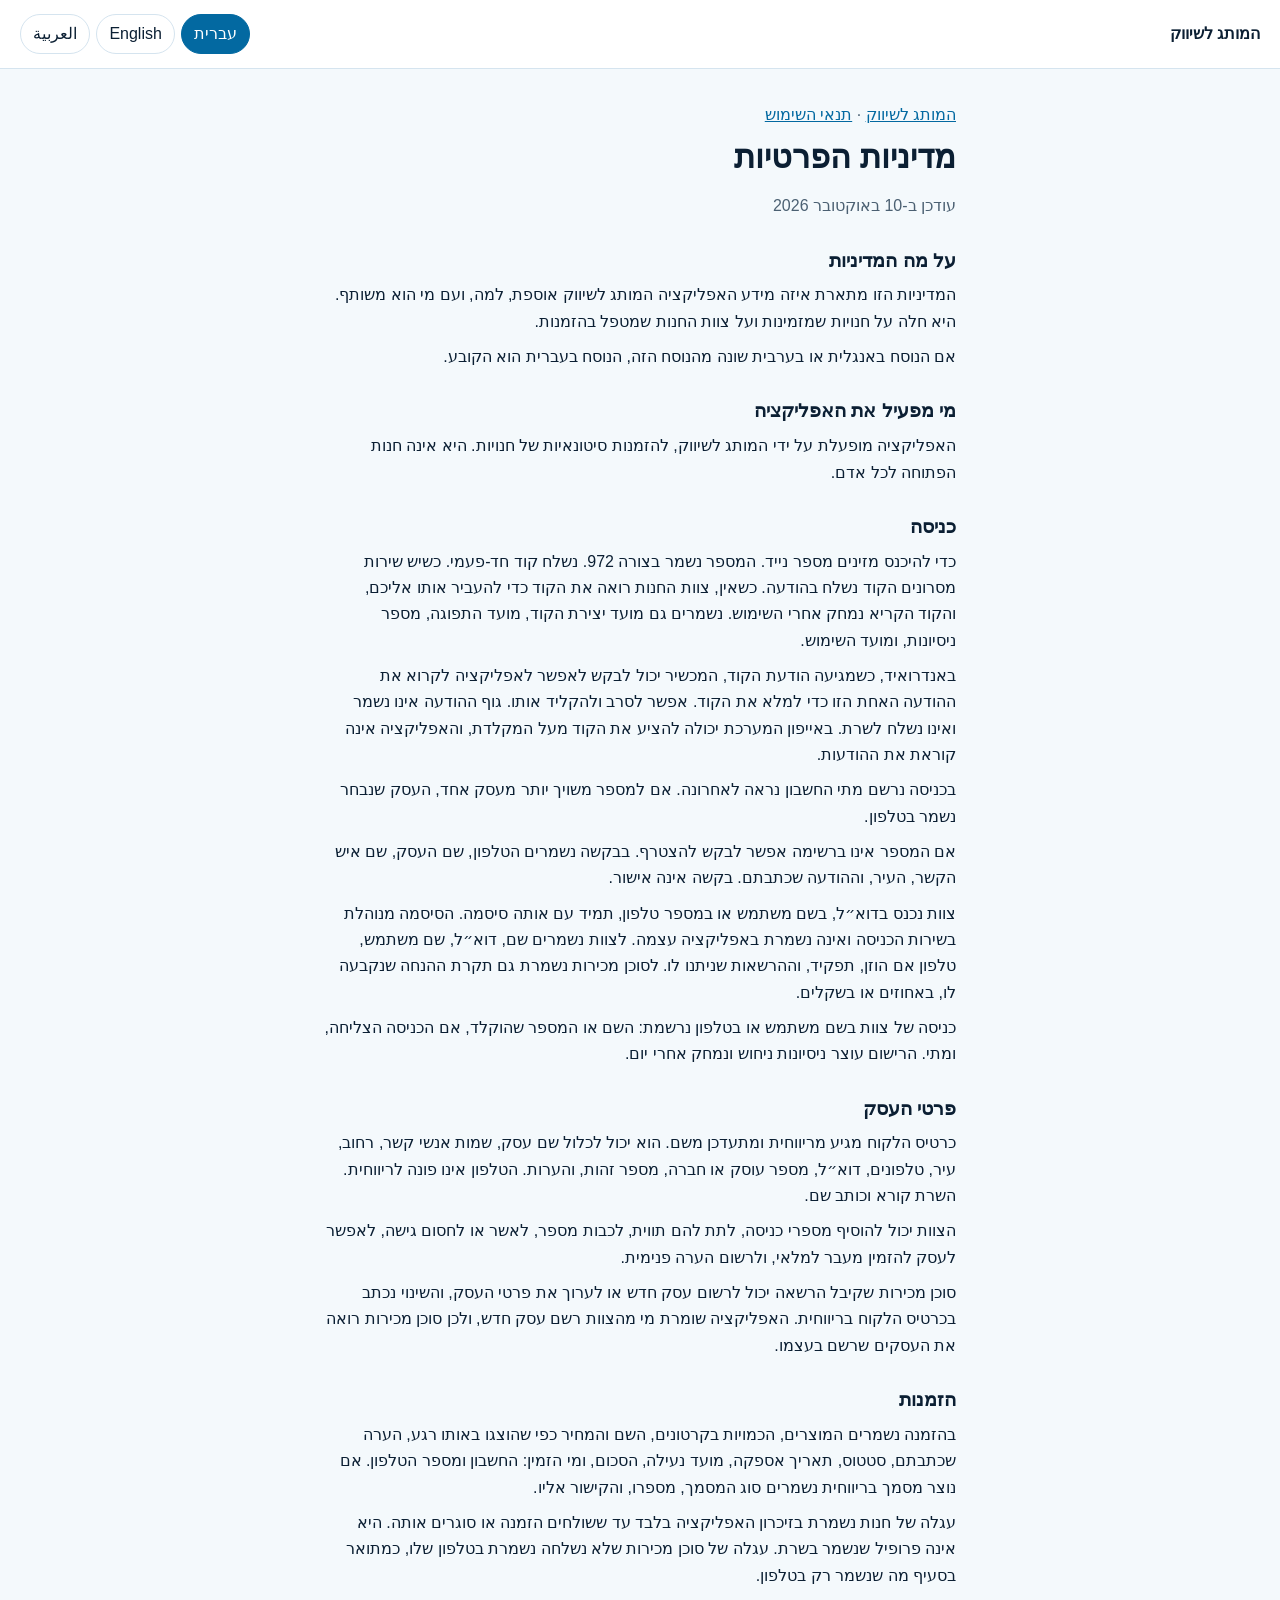
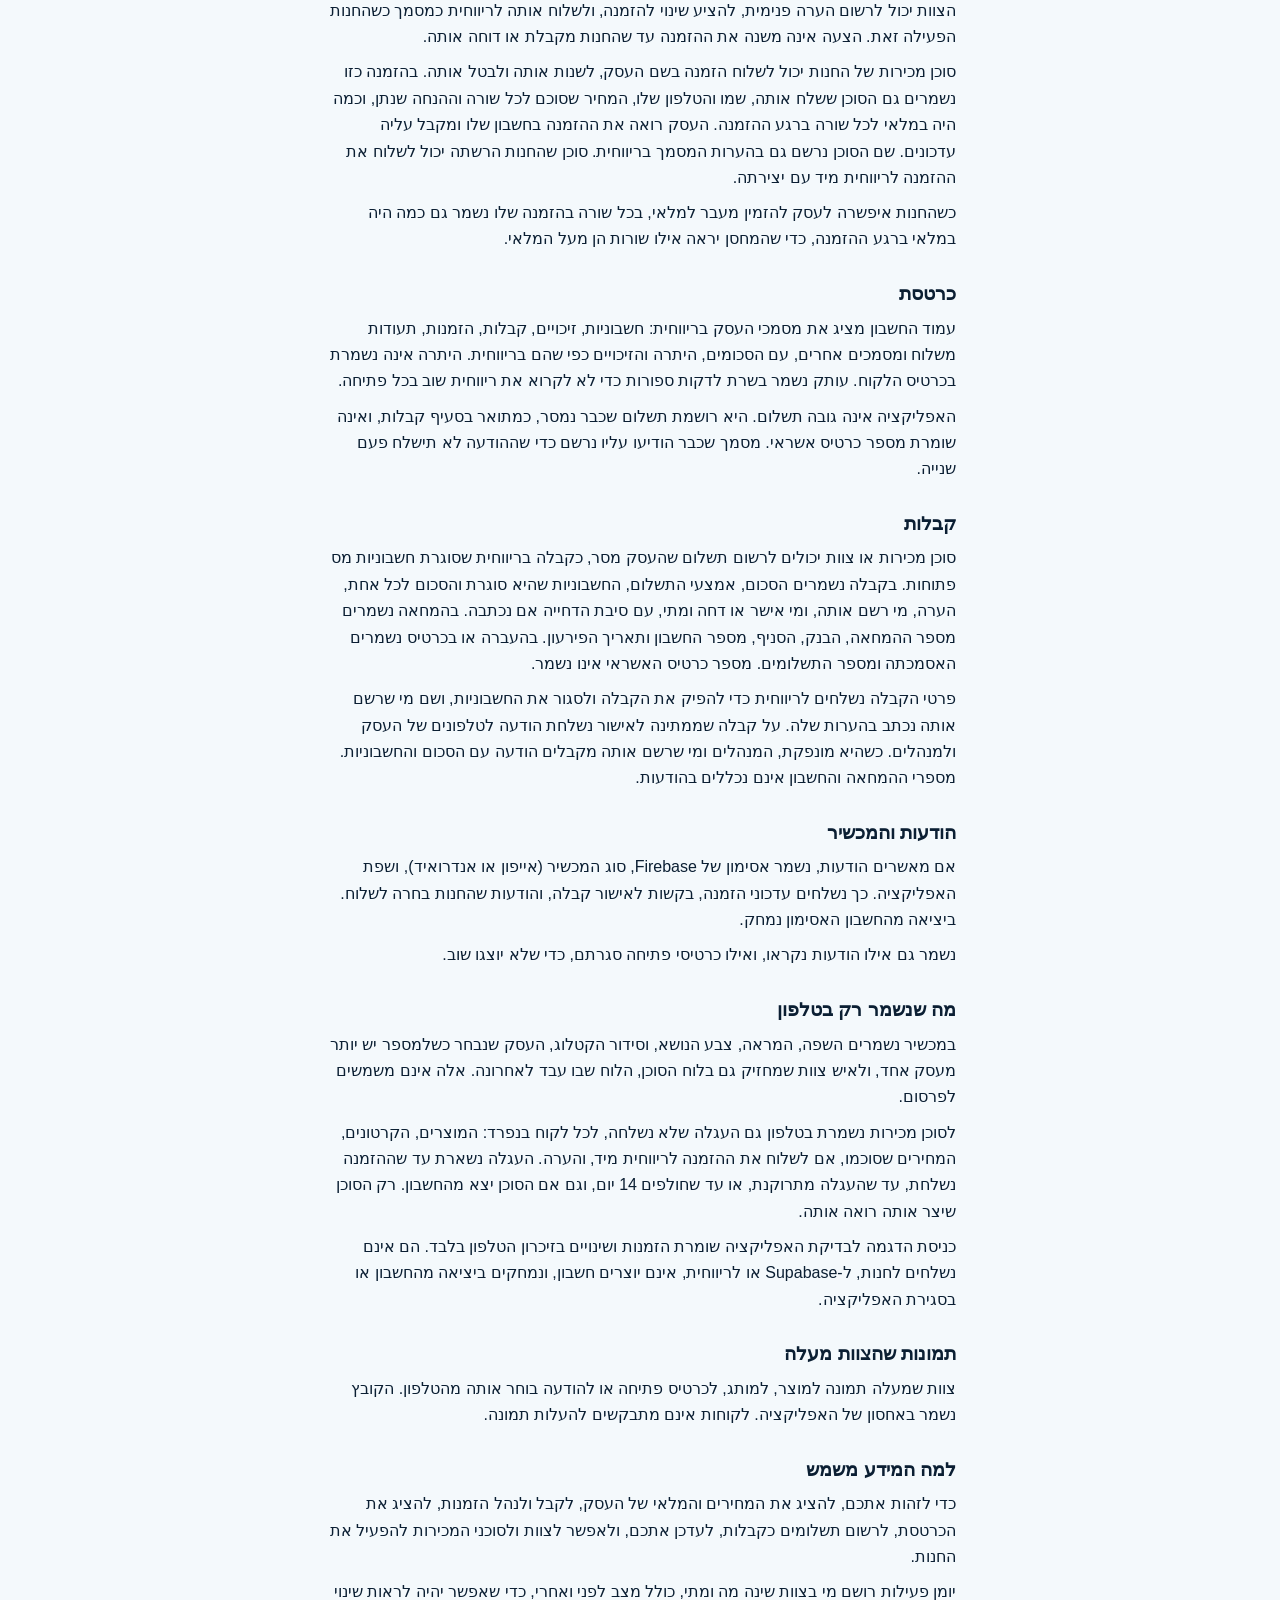
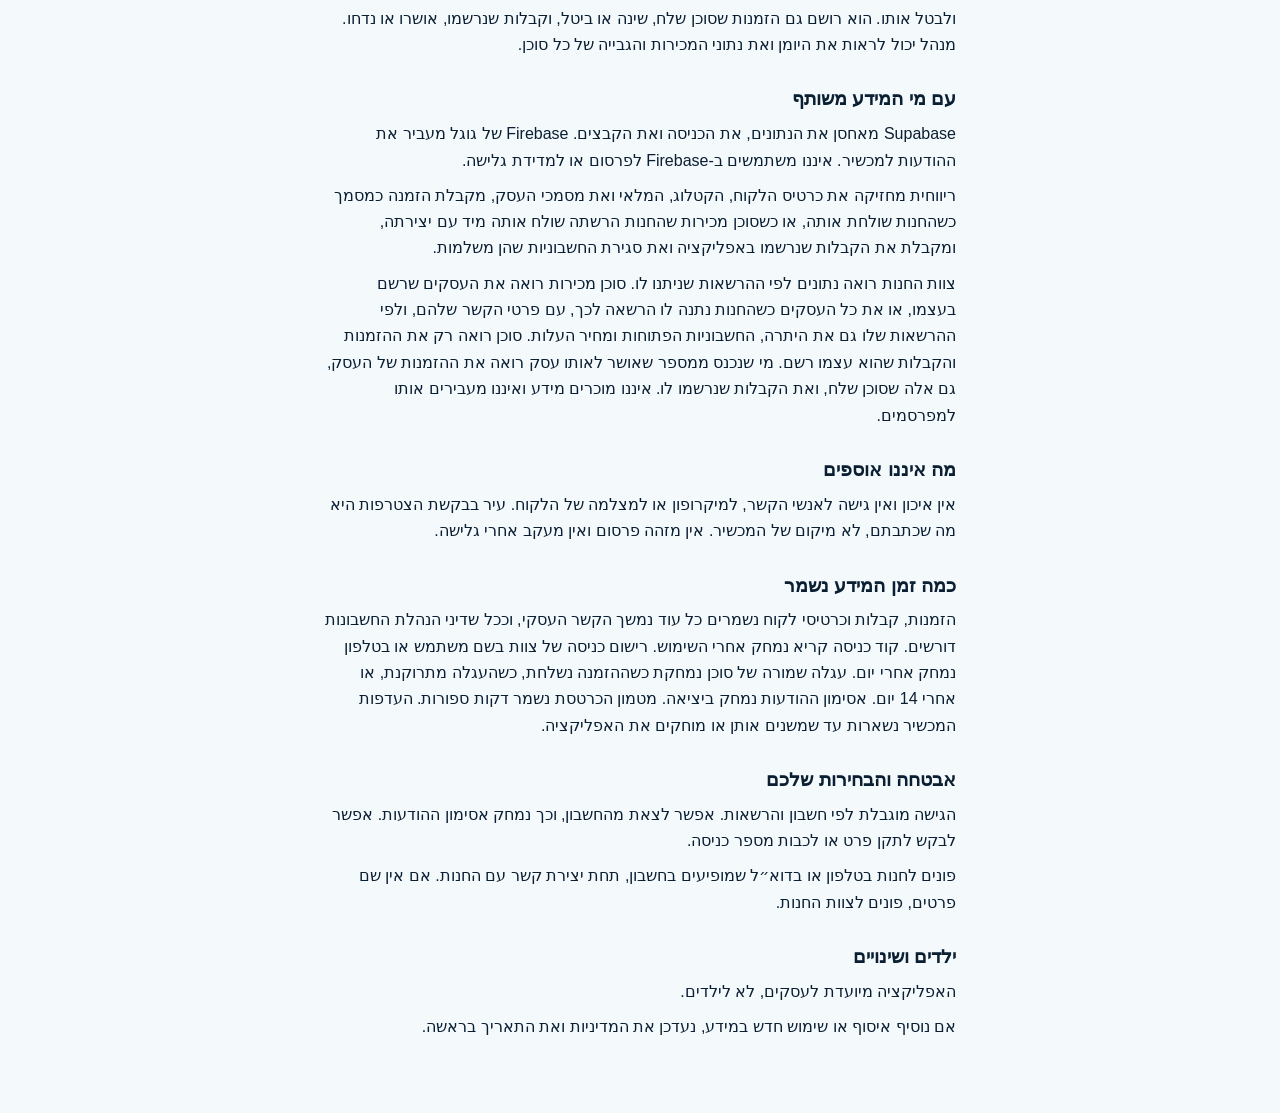
==== privacy/index.html @ 17b1f85c "Publish the warehouse phone and email on the support page. Co-authored-by: Cursor <cursoragent@curso" ====
<!DOCTYPE html>
<html lang="he" dir="rtl">
<head>
  <meta charset="utf-8">
  <meta name="viewport" content="width=device-width, initial-scale=1">
  <title>מדיניות הפרטיות · המותג לשיווק</title>
  <link rel="stylesheet" href="../styles.css">
</head>
<body>
  <header class="bar">
    <p class="brand">המותג לשיווק</p>
    <nav class="langs" aria-label="Language">
      <button type="button" data-pick="he" aria-pressed="true">עברית</button>
      <button type="button" data-pick="en" aria-pressed="false">English</button>
      <button type="button" data-pick="ar" aria-pressed="false">العربية</button>
    </nav>
  </header>
  <main>
    <p class="crumbs"><a href="../">המותג לשיווק</a> · <a href="../terms/">תנאי השימוש</a></p>
    <h1 id="title" data-he="מדיניות הפרטיות" data-en="Privacy Policy" data-ar="سياسة الخصوصية">מדיניות הפרטיות</h1>
    <article class="doc" lang="he" dir="rtl" data-lang="he">
<p class="updated">עודכן ב-10 באוקטובר 2026</p>
<h2>על מה המדיניות</h2>
<p>המדיניות הזו מתארת איזה מידע האפליקציה המותג לשיווק אוספת, למה, ועם מי הוא משותף. היא חלה על חנויות שמזמינות ועל צוות החנות שמטפל בהזמנות.</p>
<p>אם הנוסח באנגלית או בערבית שונה מהנוסח הזה, הנוסח בעברית הוא הקובע.</p>
<h2>מי מפעיל את האפליקציה</h2>
<p>האפליקציה מופעלת על ידי המותג לשיווק, להזמנות סיטונאיות של חנויות. היא אינה חנות הפתוחה לכל אדם.</p>
<h2>כניסה</h2>
<p>כדי להיכנס מזינים מספר נייד. המספר נשמר בצורה 972. נשלח קוד חד-פעמי. כשיש שירות מסרונים הקוד נשלח בהודעה. כשאין, צוות החנות רואה את הקוד כדי להעביר אותו אליכם, והקוד הקריא נמחק אחרי השימוש. נשמרים גם מועד יצירת הקוד, מועד התפוגה, מספר ניסיונות, ומועד השימוש.</p>
<p>באנדרואיד, כשמגיעה הודעת הקוד, המכשיר יכול לבקש לאפשר לאפליקציה לקרוא את ההודעה האחת הזו כדי למלא את הקוד. אפשר לסרב ולהקליד אותו. גוף ההודעה אינו נשמר ואינו נשלח לשרת. באייפון המערכת יכולה להציע את הקוד מעל המקלדת, והאפליקציה אינה קוראת את ההודעות.</p>
<p>בכניסה נרשם מתי החשבון נראה לאחרונה. אם למספר משויך יותר מעסק אחד, העסק שנבחר נשמר בטלפון.</p>
<p>אם המספר אינו ברשימה אפשר לבקש להצטרף. בבקשה נשמרים הטלפון, שם העסק, שם איש הקשר, העיר, וההודעה שכתבתם. בקשה אינה אישור.</p>
<p>צוות נכנס בדוא״ל, בשם משתמש או במספר טלפון, תמיד עם אותה סיסמה. הסיסמה מנוהלת בשירות הכניסה ואינה נשמרת באפליקציה עצמה. לצוות נשמרים שם, דוא״ל, שם משתמש, טלפון אם הוזן, תפקיד, וההרשאות שניתנו לו. לסוכן מכירות נשמרת גם תקרת ההנחה שנקבעה לו, באחוזים או בשקלים.</p>
<p>כניסה של צוות בשם משתמש או בטלפון נרשמת: השם או המספר שהוקלד, אם הכניסה הצליחה, ומתי. הרישום עוצר ניסיונות ניחוש ונמחק אחרי יום.</p>
<h2>פרטי העסק</h2>
<p>כרטיס הלקוח מגיע מריווחית ומתעדכן משם. הוא יכול לכלול שם עסק, שמות אנשי קשר, רחוב, עיר, טלפונים, דוא״ל, מספר עוסק או חברה, מספר זהות, והערות. הטלפון אינו פונה לריווחית. השרת קורא וכותב שם.</p>
<p>הצוות יכול להוסיף מספרי כניסה, לתת להם תווית, לכבות מספר, לאשר או לחסום גישה, לאפשר לעסק להזמין מעבר למלאי, ולרשום הערה פנימית.</p>
<p>סוכן מכירות שקיבל הרשאה יכול לרשום עסק חדש או לערוך את פרטי העסק, והשינוי נכתב בכרטיס הלקוח בריווחית. האפליקציה שומרת מי מהצוות רשם עסק חדש, ולכן סוכן מכירות רואה את העסקים שרשם בעצמו.</p>
<h2>הזמנות</h2>
<p>בהזמנה נשמרים המוצרים, הכמויות בקרטונים, השם והמחיר כפי שהוצגו באותו רגע, הערה שכתבתם, סטטוס, תאריך אספקה, מועד נעילה, הסכום, ומי הזמין: החשבון ומספר הטלפון. אם נוצר מסמך בריווחית נשמרים סוג המסמך, מספרו, והקישור אליו.</p>
<p>עגלה של חנות נשמרת בזיכרון האפליקציה בלבד עד ששולחים הזמנה או סוגרים אותה. היא אינה פרופיל שנשמר בשרת. עגלה של סוכן מכירות שלא נשלחה נשמרת בטלפון שלו, כמתואר בסעיף מה שנשמר רק בטלפון.</p>
<p>הצוות יכול לרשום הערה פנימית, להציע שינוי להזמנה, ולשלוח אותה לריווחית כמסמך כשהחנות הפעילה זאת. הצעה אינה משנה את ההזמנה עד שהחנות מקבלת או דוחה אותה.</p>
<p>סוכן מכירות של החנות יכול לשלוח הזמנה בשם העסק, לשנות אותה ולבטל אותה. בהזמנה כזו נשמרים גם הסוכן ששלח אותה, שמו והטלפון שלו, המחיר שסוכם לכל שורה וההנחה שנתן, וכמה היה במלאי לכל שורה ברגע ההזמנה. העסק רואה את ההזמנה בחשבון שלו ומקבל עליה עדכונים. שם הסוכן נרשם גם בהערות המסמך בריווחית. סוכן שהחנות הרשתה יכול לשלוח את ההזמנה לריווחית מיד עם יצירתה.</p>
<p>כשהחנות איפשרה לעסק להזמין מעבר למלאי, בכל שורה בהזמנה שלו נשמר גם כמה היה במלאי ברגע ההזמנה, כדי שהמחסן יראה אילו שורות הן מעל המלאי.</p>
<h2>כרטסת</h2>
<p>עמוד החשבון מציג את מסמכי העסק בריווחית: חשבוניות, זיכויים, קבלות, הזמנות, תעודות משלוח ומסמכים אחרים, עם הסכומים, היתרה והזיכויים כפי שהם בריווחית. היתרה אינה נשמרת בכרטיס הלקוח. עותק נשמר בשרת לדקות ספורות כדי לא לקרוא את ריווחית שוב בכל פתיחה.</p>
<p>האפליקציה אינה גובה תשלום. היא רושמת תשלום שכבר נמסר, כמתואר בסעיף קבלות, ואינה שומרת מספר כרטיס אשראי. מסמך שכבר הודיעו עליו נרשם כדי שההודעה לא תישלח פעם שנייה.</p>
<h2>קבלות</h2>
<p>סוכן מכירות או צוות יכולים לרשום תשלום שהעסק מסר, כקבלה בריווחית שסוגרת חשבוניות מס פתוחות. בקבלה נשמרים הסכום, אמצעי התשלום, החשבוניות שהיא סוגרת והסכום לכל אחת, הערה, מי רשם אותה, ומי אישר או דחה ומתי, עם סיבת הדחייה אם נכתבה. בהמחאה נשמרים מספר ההמחאה, הבנק, הסניף, מספר החשבון ותאריך הפירעון. בהעברה או בכרטיס נשמרים האסמכתה ומספר התשלומים. מספר כרטיס האשראי אינו נשמר.</p>
<p>פרטי הקבלה נשלחים לריווחית כדי להפיק את הקבלה ולסגור את החשבוניות, ושם מי שרשם אותה נכתב בהערות שלה. על קבלה שממתינה לאישור נשלחת הודעה לטלפונים של העסק ולמנהלים. כשהיא מונפקת, המנהלים ומי שרשם אותה מקבלים הודעה עם הסכום והחשבוניות. מספרי ההמחאה והחשבון אינם נכללים בהודעות.</p>
<h2>הודעות והמכשיר</h2>
<p>אם מאשרים הודעות, נשמר אסימון של Firebase, סוג המכשיר (אייפון או אנדרואיד), ושפת האפליקציה. כך נשלחים עדכוני הזמנה, בקשות לאישור קבלה, והודעות שהחנות בחרה לשלוח. ביציאה מהחשבון האסימון נמחק.</p>
<p>נשמר גם אילו הודעות נקראו, ואילו כרטיסי פתיחה סגרתם, כדי שלא יוצגו שוב.</p>
<h2>מה שנשמר רק בטלפון</h2>
<p>במכשיר נשמרים השפה, המראה, צבע הנושא, וסידור הקטלוג, העסק שנבחר כשלמספר יש יותר מעסק אחד, ולאיש צוות שמחזיק גם בלוח הסוכן, הלוח שבו עבד לאחרונה. אלה אינם משמשים לפרסום.</p>
<p>לסוכן מכירות נשמרת בטלפון גם העגלה שלא נשלחה, לכל לקוח בנפרד: המוצרים, הקרטונים, המחירים שסוכמו, אם לשלוח את ההזמנה לריווחית מיד, והערה. העגלה נשארת עד שההזמנה נשלחת, עד שהעגלה מתרוקנת, או עד שחולפים 14 יום, וגם אם הסוכן יצא מהחשבון. רק הסוכן שיצר אותה רואה אותה.</p>
<p>כניסת הדגמה לבדיקת האפליקציה שומרת הזמנות ושינויים בזיכרון הטלפון בלבד. הם אינם נשלחים לחנות, ל-Supabase או לריווחית, אינם יוצרים חשבון, ונמחקים ביציאה מהחשבון או בסגירת האפליקציה.</p>
<h2>תמונות שהצוות מעלה</h2>
<p>צוות שמעלה תמונה למוצר, למותג, לכרטיס פתיחה או להודעה בוחר אותה מהטלפון. הקובץ נשמר באחסון של האפליקציה. לקוחות אינם מתבקשים להעלות תמונה.</p>
<h2>למה המידע משמש</h2>
<p>כדי לזהות אתכם, להציג את המחירים והמלאי של העסק, לקבל ולנהל הזמנות, להציג את הכרטסת, לרשום תשלומים כקבלות, לעדכן אתכם, ולאפשר לצוות ולסוכני המכירות להפעיל את החנות.</p>
<p>יומן פעילות רושם מי בצוות שינה מה ומתי, כולל מצב לפני ואחרי, כדי שאפשר יהיה לראות שינוי ולבטל אותו. הוא רושם גם הזמנות שסוכן שלח, שינה או ביטל, וקבלות שנרשמו, אושרו או נדחו. מנהל יכול לראות את היומן ואת נתוני המכירות והגבייה של כל סוכן.</p>
<h2>עם מי המידע משותף</h2>
<p>Supabase מאחסן את הנתונים, את הכניסה ואת הקבצים. Firebase של גוגל מעביר את ההודעות למכשיר. איננו משתמשים ב-Firebase לפרסום או למדידת גלישה.</p>
<p>ריווחית מחזיקה את כרטיס הלקוח, הקטלוג, המלאי ואת מסמכי העסק, מקבלת הזמנה כמסמך כשהחנות שולחת אותה, או כשסוכן מכירות שהחנות הרשתה שולח אותה מיד עם יצירתה, ומקבלת את הקבלות שנרשמו באפליקציה ואת סגירת החשבוניות שהן משלמות.</p>
<p>צוות החנות רואה נתונים לפי ההרשאות שניתנו לו. סוכן מכירות רואה את העסקים שרשם בעצמו, או את כל העסקים כשהחנות נתנה לו הרשאה לכך, עם פרטי הקשר שלהם, ולפי ההרשאות שלו גם את היתרה, החשבוניות הפתוחות ומחיר העלות. סוכן רואה רק את ההזמנות והקבלות שהוא עצמו רשם. מי שנכנס ממספר שאושר לאותו עסק רואה את ההזמנות של העסק, גם אלה שסוכן שלח, ואת הקבלות שנרשמו לו. איננו מוכרים מידע ואיננו מעבירים אותו למפרסמים.</p>
<h2>מה איננו אוספים</h2>
<p>אין איכון ואין גישה לאנשי הקשר, למיקרופון או למצלמה של הלקוח. עיר בבקשת הצטרפות היא מה שכתבתם, לא מיקום של המכשיר. אין מזהה פרסום ואין מעקב אחרי גלישה.</p>
<h2>כמה זמן המידע נשמר</h2>
<p>הזמנות, קבלות וכרטיסי לקוח נשמרים כל עוד נמשך הקשר העסקי, וככל שדיני הנהלת החשבונות דורשים. קוד כניסה קריא נמחק אחרי השימוש. רישום כניסה של צוות בשם משתמש או בטלפון נמחק אחרי יום. עגלה שמורה של סוכן נמחקת כשההזמנה נשלחת, כשהעגלה מתרוקנת, או אחרי 14 יום. אסימון ההודעות נמחק ביציאה. מטמון הכרטסת נשמר דקות ספורות. העדפות המכשיר נשארות עד שמשנים אותן או מוחקים את האפליקציה.</p>
<h2>אבטחה והבחירות שלכם</h2>
<p>הגישה מוגבלת לפי חשבון והרשאות. אפשר לצאת מהחשבון, וכך נמחק אסימון ההודעות. אפשר לבקש לתקן פרט או לכבות מספר כניסה.</p>
<p>פונים לחנות בטלפון או בדוא״ל שמופיעים בחשבון, תחת יצירת קשר עם החנות. אם אין שם פרטים, פונים לצוות החנות.</p>
<h2>ילדים ושינויים</h2>
<p>האפליקציה מיועדת לעסקים, לא לילדים.</p>
<p>אם נוסיף איסוף או שימוש חדש במידע, נעדכן את המדיניות ואת התאריך בראשה.</p>
</article>
<article class="doc" lang="en" dir="ltr" data-lang="en" hidden>
<p class="updated">Updated 10 October 2026</p>
<h2>What this policy covers</h2>
<p>This policy describes what the המותג לשיווק app collects, why, and who receives it. It covers markets that order and the store staff who handle those orders.</p>
<p>If this English text differs from the Hebrew text, the Hebrew text governs.</p>
<h2>Who runs the app</h2>
<p>The app is run by המותג לשיווק for wholesale orders from markets. It is not a shop open to the public.</p>
<h2>Signing in</h2>
<p>You sign in with a mobile number. The number is stored in 972 form. A one-time code is created. When a text-message service is connected, the code is sent by text. When it is not, store staff can see the code so they can pass it to you, and the readable code is removed after it is used. The time the code was created, when it expires, how many attempts were made, and when it was used are kept.</p>
<p>On Android, when the code text arrives, the phone can ask to let the app read that one message so the code can be filled in. You can refuse and type it. The message itself is not saved and is not sent to the server. On iPhone, the system can suggest the code above the keyboard, and the app does not read your messages.</p>
<p>Signing in records when the account was last seen. If one number is linked to more than one business, the business you pick is stored on the phone.</p>
<p>If the number is not on the list, you can ask to join. The request keeps the phone number, business name, contact name, city, and the message you wrote. A request is not approval.</p>
<p>Staff sign in with an email, a username, or a phone number, always with the same password. The password is handled by the sign-in service and is not stored in the app itself. Staff records keep the name, email, username, phone if one was entered, role, and the permissions they were given. For a sales agent, the discount cap set for them, as a percent or in shekels, is kept as well.</p>
<p>A staff sign-in with a username or a phone is recorded: the name or number typed, whether it worked, and when. The record stops guessing and is deleted after one day.</p>
<h2>The business record</h2>
<p>The customer card comes from Rivhit and is refreshed from there. It can include the business name, contact names, street, city, phones, email, company or VAT number, identity number, and comments. The phone never calls Rivhit. The server reads and writes there.</p>
<p>Staff can add sign-in numbers, label them, turn a number off, allow or block access, allow the business to order above stock, and write an internal note.</p>
<p>A sales agent with the permission can register a new business or edit a business’s details, and the change is written to the customer card in Rivhit. The app keeps which staff member registered a new business, so a sales agent sees the businesses they registered themselves.</p>
<h2>Orders</h2>
<p>An order keeps the products, the quantities in cases, the name and price shown at that moment, a note you wrote, the status, the delivery date, the lock time, the total, and who placed it: the account and the phone number. If a Rivhit document is created, its type, number, and link are kept.</p>
<p>A market’s cart stays only in the app’s memory until you send an order or close the app. It is not a profile stored on the server. A sales agent’s cart that has not been sent is kept on the agent’s phone, as described under What stays on the phone.</p>
<p>Staff can write an internal note, propose a change to an order, and send the order to Rivhit as a document when the store has turned that on. A proposal does not change the order until the market accepts or declines it.</p>
<p>A store sales agent can send an order for the business, change it, and cancel it. Such an order also keeps the agent who sent it, their name and phone, the price agreed for each line and the discount they gave, and how much was in stock for each line when it was ordered. The business sees the order in its account and gets updates about it. The agent’s name is also written in the comments of the Rivhit document. An agent the store allowed can send the order to Rivhit as soon as it is placed.</p>
<p>When the store has allowed a business to order above stock, each line of its order also keeps how much was in stock when it was ordered, so the warehouse can see which lines went above stock.</p>
<h2>The account statement</h2>
<p>The account page shows that business’s Rivhit documents: invoices, credit notes, receipts, orders, delivery notes, and other papers, with the amounts, the balance, and the credits as they stand in Rivhit. The balance is not stored on the customer card. A copy is kept on the server for a few minutes so opening the page again does not call Rivhit every time.</p>
<p>The app does not take payment. It records a payment that was already made, as described under Receipts, and does not store a card number. A Rivhit document that was already announced is recorded so the notice is not sent twice.</p>
<h2>Receipts</h2>
<p>A sales agent or staff can record a payment the business made, as a Rivhit receipt that closes open tax invoices. The receipt keeps the amount, the payment method, the invoices it closes and the amount for each, a note, who recorded it, and who confirmed or declined it and when, with the reason for declining if one was written. For a check, the check number, bank, branch, account number, and due date are kept. For a transfer or a card, the reference and the number of installments are kept. A card number is not stored.</p>
<p>The receipt details are sent to Rivhit to issue the receipt and close the invoices, and the name of whoever recorded it is written in its comments. A receipt that waits for approval is announced to the business’s phones and to the admins. When it is issued, the admins and whoever recorded it get a notice with the amount and the invoices. Check and account numbers are not included in notices.</p>
<h2>Notifications and the phone</h2>
<p>If you allow notifications, a Firebase token, the kind of phone (iPhone or Android), and the app language are saved. That is how order updates, requests to confirm a receipt, and messages the store chooses to send reach the phone. Signing out deletes the token.</p>
<p>The app also keeps which notices were read, and which welcome cards you closed, so they are not shown again.</p>
<h2>What stays on the phone</h2>
<p>The phone keeps the language, appearance, color theme, and catalog layout, the business you picked when one number has more than one business, and, for a staff member who also holds the agent register, the dashboard they used last. These are not used for advertising.</p>
<p>For a sales agent the phone also keeps the cart that has not been sent, one for each customer: the products, the cases, the prices agreed, whether to send the order to Rivhit at once, and a note. The cart stays until the order is sent, the cart is emptied, or 14 days pass, and it stays if the agent signs out. Only the agent who made it sees it.</p>
<p>A demonstration sign-in, for reviewing the app, keeps orders and changes in memory on the phone only. They are not sent to the store, to Supabase, or to Rivhit, they do not create an account, and they are deleted on sign-out or when the app is closed.</p>
<h2>Photos staff upload</h2>
<p>When staff add a photo to a product, a brand, a welcome card, or a notification, they pick it from their phone. The file is stored with the app. Markets are not asked to upload a photo.</p>
<h2>Why the information is used</h2>
<p>To recognize you, show that business’s prices and stock, take and manage orders, show the statement, record payments as receipts, keep you updated, and let staff and sales agents run the store.</p>
<p>An activity log records which staff member changed what, and when, including the state before and after, so a change can be seen and undone. It also records orders an agent sent, changed, or cancelled, and receipts that were recorded, confirmed, or declined. An admin can see the log and the sales and collection figures of each agent.</p>
<h2>Who receives it</h2>
<p>Supabase stores the data, the sign-in, and the files. Google Firebase delivers notifications to the phone. Firebase is not used for advertising or for tracking how you browse.</p>
<p>Rivhit holds the customer card, the catalog, stock, and the business’s documents, receives an order as a document when the store sends it, or when a sales agent the store allowed sends it as soon as it is placed, and receives the receipts recorded in the app and the closing of the invoices they pay.</p>
<p>Store staff see data according to the permissions they were given. A sales agent sees the businesses they registered themselves, or every business when the store gave them that permission, with their contact details, and, depending on their permissions, the balance, the open invoices, and the cost price. An agent sees only the orders and receipts they recorded themselves. People who sign in with a number approved for the same business see that business’s orders, including those an agent sent, and the receipts recorded for it. Information is not sold and is not passed to advertisers.</p>
<h2>What is not collected</h2>
<p>There is no location tracking, and no access to the market’s contacts, microphone, or camera. A city on a join request is what you typed, not the phone’s location. There is no advertising identifier and no browsing analytics.</p>
<h2>How long it is kept</h2>
<p>Orders, receipts, and customer cards are kept for the business relationship and for as long as accounting rules require. A readable sign-in code is removed after it is used. A staff sign-in record by username or phone is deleted after one day. A sales agent’s saved cart is deleted when the order is sent, when the cart is emptied, or after 14 days. The notification token is deleted on sign-out. The statement cache is kept for a few minutes. Preferences on the phone stay until you change them or delete the app.</p>
<h2>Security and your choices</h2>
<p>Access is limited by account and by permissions. You can sign out, which deletes the notification token. You can ask for a detail to be corrected or for a sign-in number to be turned off.</p>
<p>Contact the store by the phone number or the email shown in Account, under Contact the store. If neither is shown, ask the store’s staff.</p>
<h2>Children and changes</h2>
<p>The app is for businesses, not for children.</p>
<p>If a new kind of collection or use is added, this policy and the date at the top are updated.</p>
</article>
<article class="doc" lang="ar" dir="rtl" data-lang="ar" hidden>
<p class="updated">تم التحديث في 10 أكتوبر 2026</p>
<h2>ما تغطيه هذه السياسة</h2>
<p>تصف هذه السياسة المعلومات التي يجمعها تطبيق המותג לשיווק، ولماذا، ومع من تُشارك. تسري على المتاجر التي تطلب البضاعة وعلى طاقم المتجر الذي يتولى الطلبات.</p>
<p>إذا اختلف هذا النص العربي عن النص العبري، فالنص العبري هو المعتمد.</p>
<h2>من يشغّل التطبيق</h2>
<p>يشغّل التطبيق המותג לשיווק لطلبات الجملة من المتاجر. ليس متجرًا مفتوحًا للعموم.</p>
<h2>تسجيل الدخول</h2>
<p>الدخول برقم جوّال. يُحفظ الرقم بصيغة 972. يُنشأ رمز لمرة واحدة. إذا كانت خدمة الرسائل موصولة يُرسل الرمز برسالة. وإذا لم تكن، يرى طاقم المتجر الرمز لتمريره إليكم، ويُحذف الرمز المقروء بعد استخدامه. يُحفظ وقت إنشاء الرمز وانتهائه وعدد المحاولات ووقت الاستخدام.</p>
<p>على أندرويد، عندما تصل رسالة الرمز، يمكن للجهاز أن يطلب السماح للتطبيق بقراءة هذه الرسالة الواحدة لملء الرمز. يمكن الرفض وكتابة الرمز. نص الرسالة لا يُحفظ ولا يُرسل إلى الخادم. على آيفون يمكن للنظام اقتراح الرمز فوق لوحة المفاتيح، والتطبيق لا يقرأ الرسائل.</p>
<p>عند الدخول يُسجَّل آخر ظهور للحساب. إذا رُبط الرقم بأكثر من منشأة، تُحفظ المنشأة التي تختارونها على الهاتف.</p>
<p>إذا لم يكن الرقم في القائمة يمكن طلب الانضمام. يُحفظ في الطلب رقم الهاتف واسم المنشأة واسم صاحب العلاقة والمدينة والرسالة التي كتبتموها. الطلب ليس موافقة.</p>
<p>يدخل الطاقم بالبريد أو باسم المستخدم أو برقم الهاتف، ودائمًا بكلمة المرور نفسها. كلمة المرور تديرها خدمة الدخول ولا تُحفظ في التطبيق نفسه. يُحفظ للطاقم الاسم والبريد واسم المستخدم والهاتف إن أُدخل والدور والصلاحيات التي مُنحت له. ولمندوب المبيعات يُحفظ أيضًا سقف الخصم الذي حُدد له، بالنسبة المئوية أو بالشيكل.</p>
<p>يُسجَّل دخول الطاقم باسم المستخدم أو بالهاتف: الاسم أو الرقم الذي كُتب، وهل نجح الدخول، ومتى. يوقف هذا التسجيل محاولات التخمين ويُحذف بعد يوم.</p>
<h2>بيانات المنشأة</h2>
<p>تأتي بطاقة الزبون من ريفيحيت وتُحدَّث منها. قد تشمل اسم المنشأة وأسماء أصحاب العلاقة والشارع والمدينة والهواتف والبريد ورقم الشركة أو المشتغل ورقم الهوية والملاحظات. الهاتف لا يتصل بريفيحيت. الخادم هو الذي يقرأ ويكتب هناك.</p>
<p>يمكن للطاقم إضافة أرقام دخول وتسميتها وإيقاف رقم والسماح بالدخول أو حظره والسماح للمنشأة بالطلب فوق المخزون وكتابة ملاحظة داخلية.</p>
<p>يمكن لمندوب المبيعات الذي مُنح الصلاحية تسجيل منشأة جديدة أو تعديل بيانات المنشأة، ويُكتب التغيير في بطاقة الزبون في ريفيحيت. يحفظ التطبيق من أفراد الطاقم سجّل المنشأة الجديدة، ولذلك يرى مندوب المبيعات المنشآت التي سجّلها بنفسه.</p>
<h2>الطلبات</h2>
<p>يحفظ الطلب المنتجات والكميات بالصناديق والاسم والسعر كما عُرضا في تلك اللحظة وملاحظة كتبتموها والحالة وتاريخ التوريد ووقت الإقفال والمبلغ ومن طلب: الحساب ورقم الهاتف. إذا أُنشئ مستند في ريفيحيت يُحفظ نوعه ورقمه ورابطه.</p>
<p>تبقى سلة الزبون في ذاكرة التطبيق فقط إلى أن يُرسل الطلب أو يُغلق التطبيق. ليست ملفًا محفوظًا على الخادم. أما سلة مندوب المبيعات التي لم تُرسل فتُحفظ على هاتف المندوب، كما في بند ما يبقى على الهاتف فقط.</p>
<p>يمكن للطاقم كتابة ملاحظة داخلية واقتراح تعديل على الطلب وإرساله إلى ريفيحيت كمستند عندما يفعّل المتجر ذلك. الاقتراح لا يغيّر الطلب إلى أن يقبله المتجر أو يرفضه.</p>
<p>يمكن لمندوب مبيعات المتجر إرسال طلب باسم المنشأة وتعديله وإلغاؤه. في طلب كهذا يُحفظ أيضًا المندوب الذي أرسله واسمه وهاتفه، والسعر المتفق عليه لكل بند والخصم الذي منحه، وكم كان في المخزون لكل بند لحظة الطلب. ترى المنشأة الطلب في حسابها وتتلقى تحديثات عنه. يُكتب اسم المندوب أيضًا في ملاحظات المستند في ريفيحيت. يمكن للمندوب الذي سمح له المتجر إرسال الطلب إلى ريفيحيت فور تسجيله.</p>
<p>عندما يسمح المتجر لمنشأة بالطلب فوق المخزون، يُحفظ في كل بند من طلبها أيضًا كم كان في المخزون لحظة الطلب، ليرى المخزن أي البنود فوق المخزون.</p>
<h2>كشف الحساب</h2>
<p>تعرض صفحة الحساب مستندات المنشأة في ريفيحيت: الفواتير وإشعارات الدائن والوصولات والطلبيات وسندات التسليم ومستندات أخرى، مع المبالغ والرصيد والإشعارات الدائنة كما هي في ريفيحيت. الرصيد لا يُحفظ في بطاقة الزبون. تُحفظ نسخة على الخادم لدقائق قليلة حتى لا تُستدعى ريفيحيت في كل فتح.</p>
<p>التطبيق لا يقبض دفعًا. يسجّل دفعة سبق تسليمها، كما في بند الوصولات، ولا يحفظ رقم بطاقة. المستند الذي أُبلغ عنه يُسجَّل حتى لا يُرسل الإشعار مرة ثانية.</p>
<h2>الوصولات</h2>
<p>يمكن لمندوب المبيعات أو للطاقم تسجيل دفعة سلّمتها المنشأة، كوصل في ريفيحيت يغلق فواتير ضريبية مفتوحة. يُحفظ في الوصل المبلغ ووسيلة الدفع والفواتير التي يغلقها والمبلغ لكل منها وملاحظة ومن سجّله ومن وافق عليه أو رفضه ومتى، مع سبب الرفض إن كُتب. في الشيك يُحفظ رقم الشيك والبنك والفرع ورقم الحساب وتاريخ الاستحقاق. في التحويل أو البطاقة يُحفظ المرجع وعدد الدفعات. رقم البطاقة لا يُحفظ.</p>
<p>تُرسل تفاصيل الوصل إلى ريفيحيت لإصدار الوصل وإغلاق الفواتير، ويُكتب في ملاحظاته اسم من سجّله. الوصل الذي ينتظر الموافقة يُبلَّغ به إلى هواتف المنشأة وإلى المديرين. عند إصداره يتلقى المديرون ومن سجّله إشعارًا بالمبلغ والفواتير. أرقام الشيكات والحسابات لا تُدرج في الإشعارات.</p>
<h2>الإشعارات والهاتف</h2>
<p>إذا سمحتم بالإشعارات يُحفظ رمز Firebase ونوع الجهاز (آيفون أو أندرويد) ولغة التطبيق. هكذا تصل تحديثات الطلب وطلبات تأكيد الوصل والرسائل التي يختار المتجر إرسالها. الخروج من الحساب يحذف الرمز.</p>
<p>يُحفظ أيضًا أي الإشعارات قُرئت وأي بطاقات الترحيب أُغلقت حتى لا تُعرض من جديد.</p>
<h2>ما يبقى على الهاتف فقط</h2>
<p>يحفظ الجهاز اللغة والمظهر ولون السمة وترتيب الكتالوج، والمنشأة المختارة إذا كان للرقم أكثر من منشأة، ولفرد الطاقم الذي يحمل أيضًا لوحة المندوب اللوحة التي عمل عليها آخر مرة. لا تُستخدم هذه للإعلان.</p>
<p>يحفظ الهاتف لمندوب المبيعات أيضًا السلة التي لم تُرسل، لكل زبون على حدة: المنتجات والصناديق والأسعار المتفق عليها، وهل يُرسل الطلب إلى ريفيحيت فورًا، وملاحظة. تبقى السلة إلى أن يُرسل الطلب أو تُفرَّغ السلة أو تمر 14 يومًا، وتبقى حتى لو خرج المندوب من الحساب. لا يراها إلا المندوب الذي أنشأها.</p>
<p>دخول التجربة المخصص لمراجعة التطبيق يُبقي الطلبات والتغييرات في ذاكرة الهاتف فقط. لا تُرسل إلى المتجر ولا إلى Supabase ولا إلى ريفيحيت، ولا تنشئ حسابًا، وتُحذف عند الخروج من الحساب أو إغلاق التطبيق.</p>
<h2>صور يرفعها الطاقم</h2>
<p>عندما يضيف الطاقم صورة لمنتج أو علامة أو بطاقة ترحيب أو إشعار، يختارها من هاتفه. يُحفظ الملف مع التطبيق. لا يُطلب من الزبائن رفع صورة.</p>
<h2>لماذا تُستخدم المعلومات</h2>
<p>للتعرف عليكم، وعرض أسعار المنشأة ومخزونها، وأخذ الطلبات وإدارتها، وعرض الكشف، وتسجيل الدفعات كوصولات، وإبقائكم على اطلاع، وتمكين الطاقم ومندوبي المبيعات من تشغيل المتجر.</p>
<p>يسجّل سجل النشاط أي فرد من الطاقم غيّر ماذا ومتى، بما في ذلك الحالة قبل التغيير وبعده، حتى يمكن رؤية التغيير والتراجع عنه. ويسجّل أيضًا الطلبات التي أرسلها مندوب أو عدّلها أو ألغاها، والوصولات التي سُجّلت أو أُكّدت أو رُفضت. يمكن للمدير رؤية السجل وأرقام المبيعات والتحصيل لكل مندوب.</p>
<h2>مع من تُشارك</h2>
<p>يخزّن Supabase البيانات والدخول والملفات. يوصل Firebase من غوغل الإشعارات إلى الجهاز. لا يُستخدم Firebase للإعلان ولا لتتبّع التصفح.</p>
<p>تحتفظ ريفيحيت ببطاقة الزبون والكتالوج والمخزون ومستندات المنشأة، وتستلم الطلب كمستند عندما يرسله المتجر، أو عندما يرسله فور تسجيله مندوب مبيعات سمح له المتجر، وتستلم الوصولات المسجلة في التطبيق وإغلاق الفواتير التي تدفعها.</p>
<p>يرى طاقم المتجر البيانات حسب الصلاحيات الممنوحة له. يرى مندوب المبيعات المنشآت التي سجّلها بنفسه، أو كل المنشآت عندما يمنحه المتجر هذه الصلاحية، مع تفاصيل الاتصال بها، وحسب صلاحياته أيضًا الرصيد والفواتير المفتوحة وسعر التكلفة. لا يرى المندوب إلا الطلبات والوصولات التي سجّلها بنفسه. من يدخل برقم مسموح لنفس المنشأة يرى طلبات تلك المنشأة، ومنها ما أرسله مندوب، والوصولات المسجلة لها. لا تُباع المعلومات ولا تُمرَّر إلى معلنين.</p>
<h2>ما لا نجمعه</h2>
<p>لا يوجد تتبّع للموقع ولا وصول إلى جهات اتصال الزبون أو الميكروفون أو الكاميرا. المدينة في طلب الانضمام هي ما كتبتموه، لا موقع الجهاز. لا يوجد معرّف إعلاني ولا تحليلات تصفح.</p>
<h2>مدة الحفظ</h2>
<p>تُحفظ الطلبات والوصولات وبطاقات الزبائن طوال العلاقة التجارية وبقدر ما تقتضي قواعد المحاسبة. يُحذف رمز الدخول المقروء بعد استخدامه. يُحذف تسجيل دخول الطاقم باسم المستخدم أو بالهاتف بعد يوم. تُحذف سلة المندوب المحفوظة عند إرسال الطلب أو تفريغ السلة أو بعد 14 يومًا. يُحذف رمز الإشعارات عند الخروج. تُحفظ نسخة الكشف دقائق قليلة. تبقى تفضيلات الجهاز إلى أن تُغيَّر أو يُحذف التطبيق.</p>
<h2>الأمان وخياراتكم</h2>
<p>الوصول محدود بالحساب والصلاحيات. يمكن الخروج من الحساب، فيُحذف رمز الإشعارات. يمكن طلب تصحيح بيان أو إيقاف رقم دخول.</p>
<p>يُتصل بالمتجر على الرقم أو البريد الظاهر في الحساب، تحت الاتصال بالمتجر. إذا لم يظهرا، يُسأل طاقم المتجر.</p>
<h2>الأطفال والتغييرات</h2>
<p>التطبيق للمنشآت، لا للأطفال.</p>
<p>إذا أُضيف جمع أو استخدام جديد للمعلومات، تُحدَّث هذه السياسة والتاريخ في أعلاها.</p>
</article>
  </main>
  <script src="../lang.js"></script>
</body>
</html>
---- styles.css ----
:root {
  --ink: #0b1f33;
  --muted: #4b6072;
  --line: #d5e4ef;
  --blue: #0369a1;
  --paper: #f4f9fc;
  --card: #ffffff;
}

* { box-sizing: border-box; }

body {
  margin: 0;
  font-family: "Segoe UI", "Noto Sans Hebrew", "Noto Naskh Arabic", sans-serif;
  color: var(--ink);
  background: var(--paper);
  line-height: 1.65;
}

.bar {
  display: flex;
  justify-content: space-between;
  align-items: center;
  gap: 1rem;
  padding: 0.9rem 1.25rem;
  background: var(--card);
  border-bottom: 1px solid var(--line);
}

.brand {
  margin: 0;
  font-weight: 700;
}

.langs {
  display: flex;
  gap: 0.4rem;
}

.langs button {
  border: 1px solid var(--line);
  background: var(--card);
  color: var(--ink);
  border-radius: 999px;
  padding: 0.35rem 0.75rem;
  font: inherit;
  cursor: pointer;
}

.langs button[aria-pressed="true"] {
  background: var(--blue);
  border-color: var(--blue);
  color: white;
}

main {
  max-width: 42rem;
  margin: 0 auto;
  padding: 1.5rem 1.25rem 4rem;
}

h1 {
  font-size: 2rem;
  line-height: 1.25;
  margin: 0.25rem 0 1rem;
}

h2 {
  font-size: 1.2rem;
  line-height: 1.35;
  margin: 1.75rem 0 0.35rem;
}

p { margin: 0.55rem 0; }

.updated, .crumbs, .note {
  color: var(--muted);
}

.phone[hidden] {
  display: none;
}

.phone {
  display: flex;
  flex-direction: column;
  gap: 0.15rem;
  margin: 1rem 0 1.25rem;
  padding: 0.9rem 1rem;
  background: var(--card);
  border: 1px solid var(--line);
  border-radius: 12px;
}

.phone span {
  color: var(--muted);
  font-size: 0.92rem;
}

.phone a {
  font-size: 1.35rem;
  font-weight: 700;
  text-decoration: none;
}

.crumbs a, .links a, a {
  color: var(--blue);
}

.links {
  display: grid;
  gap: 0.75rem;
  margin: 1.5rem 0;
  padding: 0;
  list-style: none;
}

.links a {
  display: block;
  background: var(--card);
  border: 1px solid var(--line);
  border-radius: 16px;
  padding: 1rem 1.1rem;
  text-decoration: none;
  font-weight: 600;
}

.links a span {
  display: block;
  font-weight: 400;
  color: var(--muted);
}
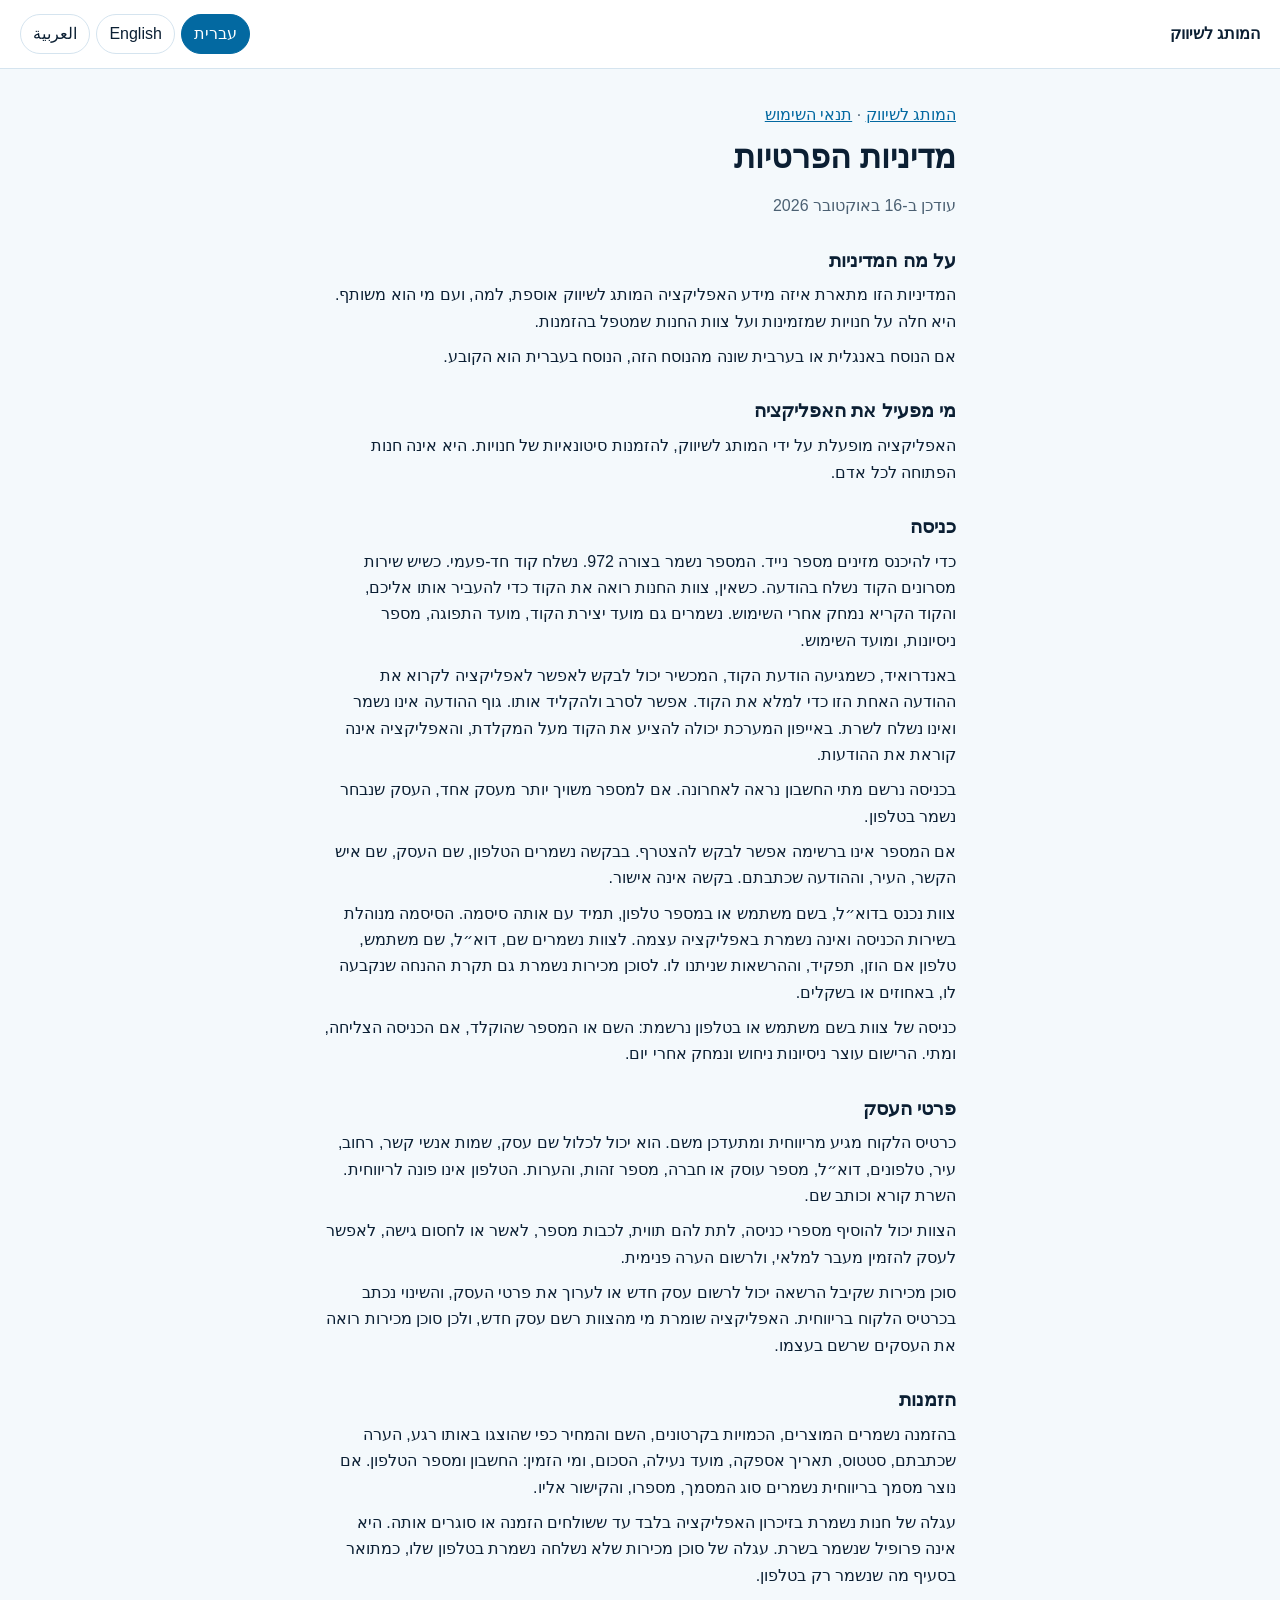
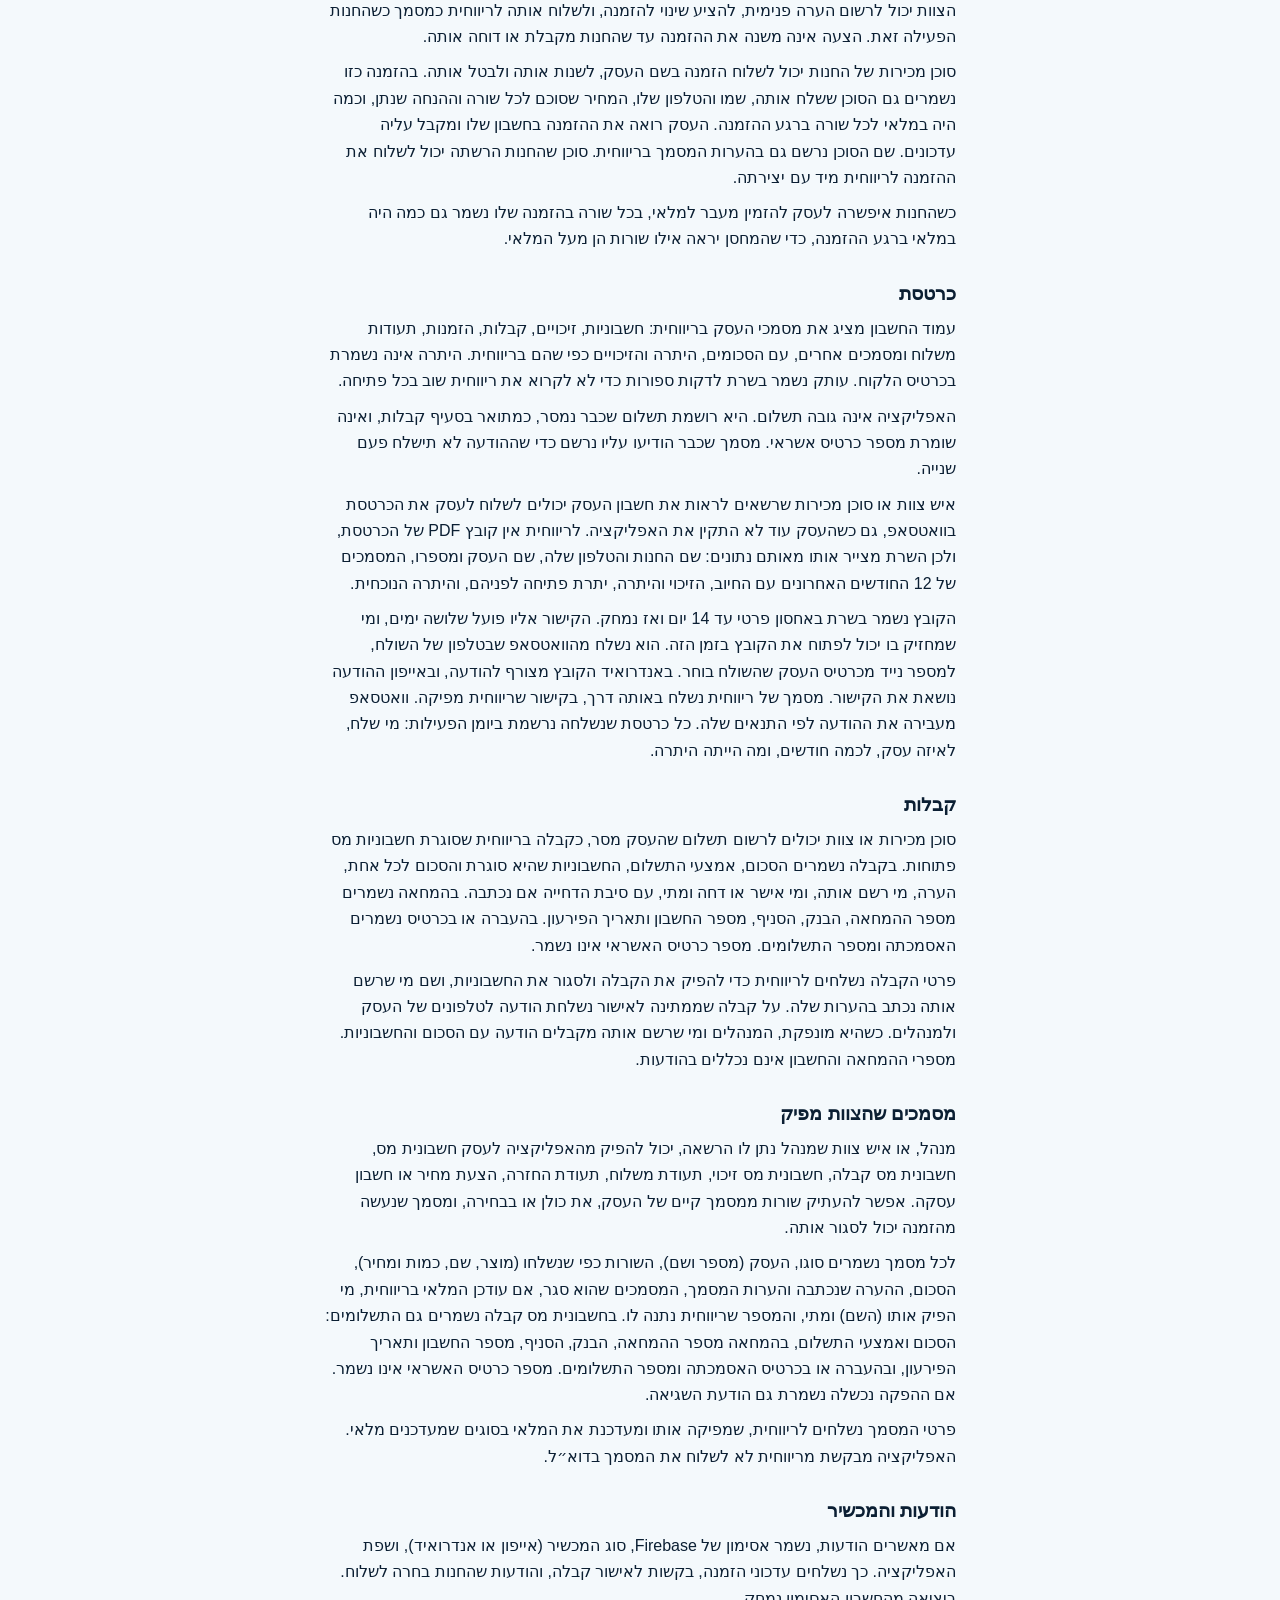
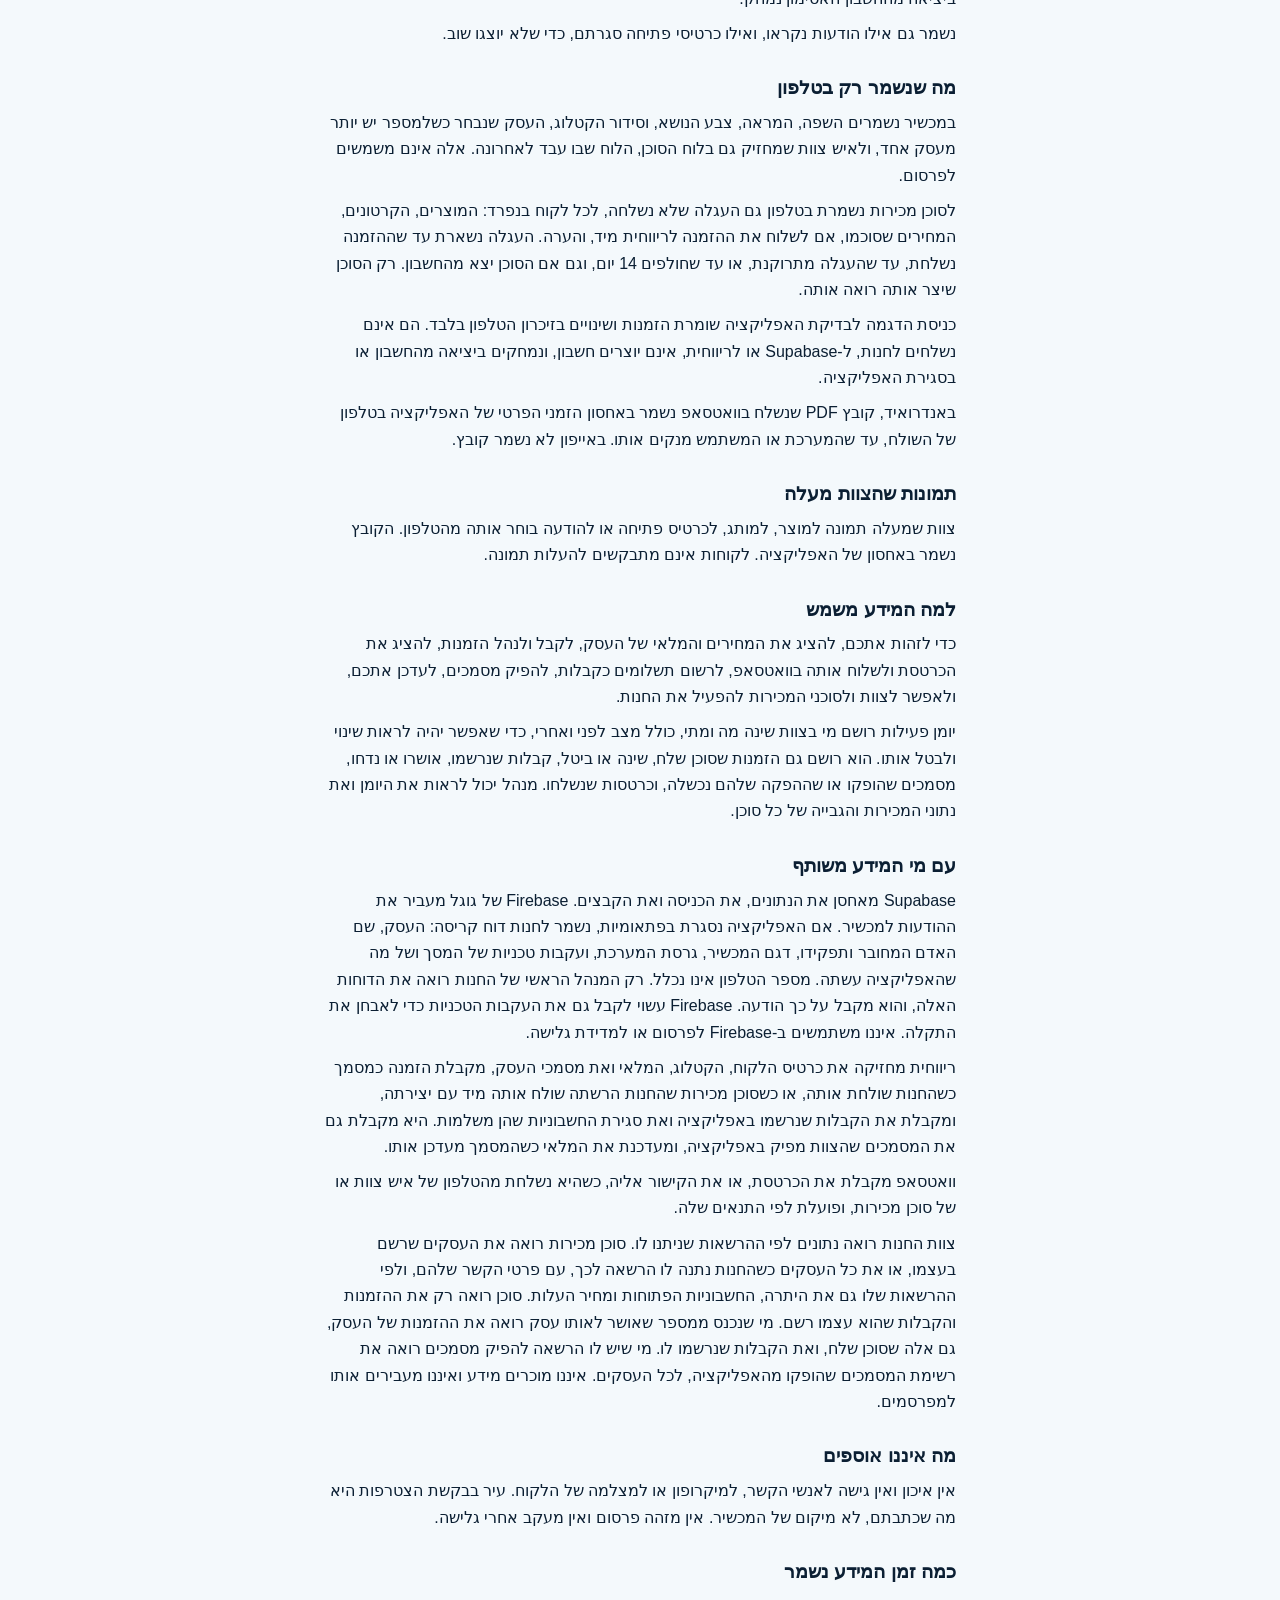
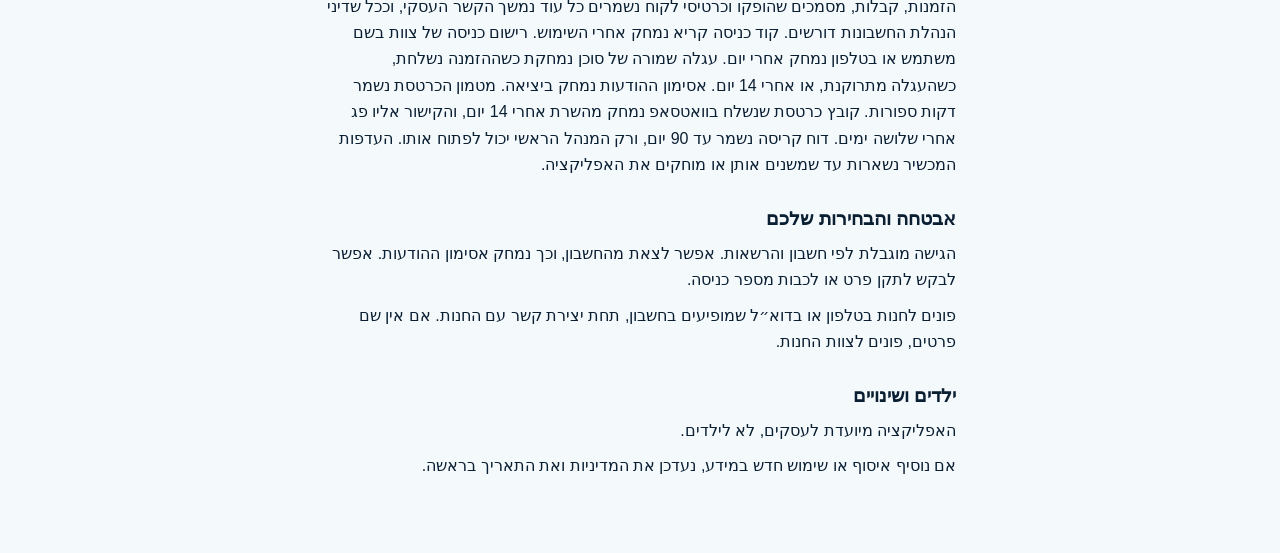
==== commit b5a0b49c: "Publish that staff issue documents from the app and send statements on WhatsApp, and the crash repor" ====
--- a/privacy/index.html
+++ b/privacy/index.html
@@ -19,7 +19,7 @@
     <p class="crumbs"><a href="../">המותג לשיווק</a> · <a href="../terms/">תנאי השימוש</a></p>
     <h1 id="title" data-he="מדיניות הפרטיות" data-en="Privacy Policy" data-ar="سياسة الخصوصية">מדיניות הפרטיות</h1>
     <article class="doc" lang="he" dir="rtl" data-lang="he">
-<p class="updated">עודכן ב-10 באוקטובר 2026</p>
+<p class="updated">עודכן ב-16 באוקטובר 2026</p>
 <h2>על מה המדיניות</h2>
 <p>המדיניות הזו מתארת איזה מידע האפליקציה המותג לשיווק אוספת, למה, ועם מי הוא משותף. היא חלה על חנויות שמזמינות ועל צוות החנות שמטפל בהזמנות.</p>
 <p>אם הנוסח באנגלית או בערבית שונה מהנוסח הזה, הנוסח בעברית הוא הקובע.</p>
@@ -45,9 +45,15 @@
 <h2>כרטסת</h2>
 <p>עמוד החשבון מציג את מסמכי העסק בריווחית: חשבוניות, זיכויים, קבלות, הזמנות, תעודות משלוח ומסמכים אחרים, עם הסכומים, היתרה והזיכויים כפי שהם בריווחית. היתרה אינה נשמרת בכרטיס הלקוח. עותק נשמר בשרת לדקות ספורות כדי לא לקרוא את ריווחית שוב בכל פתיחה.</p>
 <p>האפליקציה אינה גובה תשלום. היא רושמת תשלום שכבר נמסר, כמתואר בסעיף קבלות, ואינה שומרת מספר כרטיס אשראי. מסמך שכבר הודיעו עליו נרשם כדי שההודעה לא תישלח פעם שנייה.</p>
+<p>איש צוות או סוכן מכירות שרשאים לראות את חשבון העסק יכולים לשלוח לעסק את הכרטסת בוואטסאפ, גם כשהעסק עוד לא התקין את האפליקציה. לריווחית אין קובץ PDF של הכרטסת, ולכן השרת מצייר אותו מאותם נתונים: שם החנות והטלפון שלה, שם העסק ומספרו, המסמכים של 12 החודשים האחרונים עם החיוב, הזיכוי והיתרה, יתרת פתיחה לפניהם, והיתרה הנוכחית.</p>
+<p>הקובץ נשמר בשרת באחסון פרטי עד 14 יום ואז נמחק. הקישור אליו פועל שלושה ימים, ומי שמחזיק בו יכול לפתוח את הקובץ בזמן הזה. הוא נשלח מהוואטסאפ שבטלפון של השולח, למספר נייד מכרטיס העסק שהשולח בוחר. באנדרואיד הקובץ מצורף להודעה, ובאייפון ההודעה נושאת את הקישור. מסמך של ריווחית נשלח באותה דרך, בקישור שריווחית מפיקה. וואטסאפ מעבירה את ההודעה לפי התנאים שלה. כל כרטסת שנשלחה נרשמת ביומן הפעילות: מי שלח, לאיזה עסק, לכמה חודשים, ומה הייתה היתרה.</p>
 <h2>קבלות</h2>
 <p>סוכן מכירות או צוות יכולים לרשום תשלום שהעסק מסר, כקבלה בריווחית שסוגרת חשבוניות מס פתוחות. בקבלה נשמרים הסכום, אמצעי התשלום, החשבוניות שהיא סוגרת והסכום לכל אחת, הערה, מי רשם אותה, ומי אישר או דחה ומתי, עם סיבת הדחייה אם נכתבה. בהמחאה נשמרים מספר ההמחאה, הבנק, הסניף, מספר החשבון ותאריך הפירעון. בהעברה או בכרטיס נשמרים האסמכתה ומספר התשלומים. מספר כרטיס האשראי אינו נשמר.</p>
 <p>פרטי הקבלה נשלחים לריווחית כדי להפיק את הקבלה ולסגור את החשבוניות, ושם מי שרשם אותה נכתב בהערות שלה. על קבלה שממתינה לאישור נשלחת הודעה לטלפונים של העסק ולמנהלים. כשהיא מונפקת, המנהלים ומי שרשם אותה מקבלים הודעה עם הסכום והחשבוניות. מספרי ההמחאה והחשבון אינם נכללים בהודעות.</p>
+<h2>מסמכים שהצוות מפיק</h2>
+<p>מנהל, או איש צוות שמנהל נתן לו הרשאה, יכול להפיק מהאפליקציה לעסק חשבונית מס, חשבונית מס קבלה, חשבונית מס זיכוי, תעודת משלוח, תעודת החזרה, הצעת מחיר או חשבון עסקה. אפשר להעתיק שורות ממסמך קיים של העסק, את כולן או בבחירה, ומסמך שנעשה מהזמנה יכול לסגור אותה.</p>
+<p>לכל מסמך נשמרים סוגו, העסק (מספר ושם), השורות כפי שנשלחו (מוצר, שם, כמות ומחיר), הסכום, ההערה שנכתבה והערות המסמך, המסמכים שהוא סגר, אם עודכן המלאי בריווחית, מי הפיק אותו (השם) ומתי, והמספר שריווחית נתנה לו. בחשבונית מס קבלה נשמרים גם התשלומים: הסכום ואמצעי התשלום, בהמחאה מספר ההמחאה, הבנק, הסניף, מספר החשבון ותאריך הפירעון, ובהעברה או בכרטיס האסמכתה ומספר התשלומים. מספר כרטיס האשראי אינו נשמר. אם ההפקה נכשלה נשמרת גם הודעת השגיאה.</p>
+<p>פרטי המסמך נשלחים לריווחית, שמפיקה אותו ומעדכנת את המלאי בסוגים שמעדכנים מלאי. האפליקציה מבקשת מריווחית לא לשלוח את המסמך בדוא״ל.</p>
 <h2>הודעות והמכשיר</h2>
 <p>אם מאשרים הודעות, נשמר אסימון של Firebase, סוג המכשיר (אייפון או אנדרואיד), ושפת האפליקציה. כך נשלחים עדכוני הזמנה, בקשות לאישור קבלה, והודעות שהחנות בחרה לשלוח. ביציאה מהחשבון האסימון נמחק.</p>
 <p>נשמר גם אילו הודעות נקראו, ואילו כרטיסי פתיחה סגרתם, כדי שלא יוצגו שוב.</p>
@@ -55,19 +61,21 @@
 <p>במכשיר נשמרים השפה, המראה, צבע הנושא, וסידור הקטלוג, העסק שנבחר כשלמספר יש יותר מעסק אחד, ולאיש צוות שמחזיק גם בלוח הסוכן, הלוח שבו עבד לאחרונה. אלה אינם משמשים לפרסום.</p>
 <p>לסוכן מכירות נשמרת בטלפון גם העגלה שלא נשלחה, לכל לקוח בנפרד: המוצרים, הקרטונים, המחירים שסוכמו, אם לשלוח את ההזמנה לריווחית מיד, והערה. העגלה נשארת עד שההזמנה נשלחת, עד שהעגלה מתרוקנת, או עד שחולפים 14 יום, וגם אם הסוכן יצא מהחשבון. רק הסוכן שיצר אותה רואה אותה.</p>
 <p>כניסת הדגמה לבדיקת האפליקציה שומרת הזמנות ושינויים בזיכרון הטלפון בלבד. הם אינם נשלחים לחנות, ל-Supabase או לריווחית, אינם יוצרים חשבון, ונמחקים ביציאה מהחשבון או בסגירת האפליקציה.</p>
+<p>באנדרואיד, קובץ PDF שנשלח בוואטסאפ נשמר באחסון הזמני הפרטי של האפליקציה בטלפון של השולח, עד שהמערכת או המשתמש מנקים אותו. באייפון לא נשמר קובץ.</p>
 <h2>תמונות שהצוות מעלה</h2>
 <p>צוות שמעלה תמונה למוצר, למותג, לכרטיס פתיחה או להודעה בוחר אותה מהטלפון. הקובץ נשמר באחסון של האפליקציה. לקוחות אינם מתבקשים להעלות תמונה.</p>
 <h2>למה המידע משמש</h2>
-<p>כדי לזהות אתכם, להציג את המחירים והמלאי של העסק, לקבל ולנהל הזמנות, להציג את הכרטסת, לרשום תשלומים כקבלות, לעדכן אתכם, ולאפשר לצוות ולסוכני המכירות להפעיל את החנות.</p>
-<p>יומן פעילות רושם מי בצוות שינה מה ומתי, כולל מצב לפני ואחרי, כדי שאפשר יהיה לראות שינוי ולבטל אותו. הוא רושם גם הזמנות שסוכן שלח, שינה או ביטל, וקבלות שנרשמו, אושרו או נדחו. מנהל יכול לראות את היומן ואת נתוני המכירות והגבייה של כל סוכן.</p>
+<p>כדי לזהות אתכם, להציג את המחירים והמלאי של העסק, לקבל ולנהל הזמנות, להציג את הכרטסת ולשלוח אותה בוואטסאפ, לרשום תשלומים כקבלות, להפיק מסמכים, לעדכן אתכם, ולאפשר לצוות ולסוכני המכירות להפעיל את החנות.</p>
+<p>יומן פעילות רושם מי בצוות שינה מה ומתי, כולל מצב לפני ואחרי, כדי שאפשר יהיה לראות שינוי ולבטל אותו. הוא רושם גם הזמנות שסוכן שלח, שינה או ביטל, קבלות שנרשמו, אושרו או נדחו, מסמכים שהופקו או שההפקה שלהם נכשלה, וכרטסות שנשלחו. מנהל יכול לראות את היומן ואת נתוני המכירות והגבייה של כל סוכן.</p>
 <h2>עם מי המידע משותף</h2>
-<p>Supabase מאחסן את הנתונים, את הכניסה ואת הקבצים. Firebase של גוגל מעביר את ההודעות למכשיר. איננו משתמשים ב-Firebase לפרסום או למדידת גלישה.</p>
-<p>ריווחית מחזיקה את כרטיס הלקוח, הקטלוג, המלאי ואת מסמכי העסק, מקבלת הזמנה כמסמך כשהחנות שולחת אותה, או כשסוכן מכירות שהחנות הרשתה שולח אותה מיד עם יצירתה, ומקבלת את הקבלות שנרשמו באפליקציה ואת סגירת החשבוניות שהן משלמות.</p>
-<p>צוות החנות רואה נתונים לפי ההרשאות שניתנו לו. סוכן מכירות רואה את העסקים שרשם בעצמו, או את כל העסקים כשהחנות נתנה לו הרשאה לכך, עם פרטי הקשר שלהם, ולפי ההרשאות שלו גם את היתרה, החשבוניות הפתוחות ומחיר העלות. סוכן רואה רק את ההזמנות והקבלות שהוא עצמו רשם. מי שנכנס ממספר שאושר לאותו עסק רואה את ההזמנות של העסק, גם אלה שסוכן שלח, ואת הקבלות שנרשמו לו. איננו מוכרים מידע ואיננו מעבירים אותו למפרסמים.</p>
+<p>Supabase מאחסן את הנתונים, את הכניסה ואת הקבצים. Firebase של גוגל מעביר את ההודעות למכשיר. אם האפליקציה נסגרת בפתאומיות, נשמר לחנות דוח קריסה: העסק, שם האדם המחובר ותפקידו, דגם המכשיר, גרסת המערכת, ועקבות טכניות של המסך ושל מה שהאפליקציה עשתה. מספר הטלפון אינו נכלל. רק המנהל הראשי של החנות רואה את הדוחות האלה, והוא מקבל על כך הודעה. Firebase עשוי לקבל גם את העקבות הטכניות כדי לאבחן את התקלה. איננו משתמשים ב-Firebase לפרסום או למדידת גלישה.</p>
+<p>ריווחית מחזיקה את כרטיס הלקוח, הקטלוג, המלאי ואת מסמכי העסק, מקבלת הזמנה כמסמך כשהחנות שולחת אותה, או כשסוכן מכירות שהחנות הרשתה שולח אותה מיד עם יצירתה, ומקבלת את הקבלות שנרשמו באפליקציה ואת סגירת החשבוניות שהן משלמות. היא מקבלת גם את המסמכים שהצוות מפיק באפליקציה, ומעדכנת את המלאי כשהמסמך מעדכן אותו.</p>
+<p>וואטסאפ מקבלת את הכרטסת, או את הקישור אליה, כשהיא נשלחת מהטלפון של איש צוות או של סוכן מכירות, ופועלת לפי התנאים שלה.</p>
+<p>צוות החנות רואה נתונים לפי ההרשאות שניתנו לו. סוכן מכירות רואה את העסקים שרשם בעצמו, או את כל העסקים כשהחנות נתנה לו הרשאה לכך, עם פרטי הקשר שלהם, ולפי ההרשאות שלו גם את היתרה, החשבוניות הפתוחות ומחיר העלות. סוכן רואה רק את ההזמנות והקבלות שהוא עצמו רשם. מי שנכנס ממספר שאושר לאותו עסק רואה את ההזמנות של העסק, גם אלה שסוכן שלח, ואת הקבלות שנרשמו לו. מי שיש לו הרשאה להפיק מסמכים רואה את רשימת המסמכים שהופקו מהאפליקציה, לכל העסקים. איננו מוכרים מידע ואיננו מעבירים אותו למפרסמים.</p>
 <h2>מה איננו אוספים</h2>
 <p>אין איכון ואין גישה לאנשי הקשר, למיקרופון או למצלמה של הלקוח. עיר בבקשת הצטרפות היא מה שכתבתם, לא מיקום של המכשיר. אין מזהה פרסום ואין מעקב אחרי גלישה.</p>
 <h2>כמה זמן המידע נשמר</h2>
-<p>הזמנות, קבלות וכרטיסי לקוח נשמרים כל עוד נמשך הקשר העסקי, וככל שדיני הנהלת החשבונות דורשים. קוד כניסה קריא נמחק אחרי השימוש. רישום כניסה של צוות בשם משתמש או בטלפון נמחק אחרי יום. עגלה שמורה של סוכן נמחקת כשההזמנה נשלחת, כשהעגלה מתרוקנת, או אחרי 14 יום. אסימון ההודעות נמחק ביציאה. מטמון הכרטסת נשמר דקות ספורות. העדפות המכשיר נשארות עד שמשנים אותן או מוחקים את האפליקציה.</p>
+<p>הזמנות, קבלות, מסמכים שהופקו וכרטיסי לקוח נשמרים כל עוד נמשך הקשר העסקי, וככל שדיני הנהלת החשבונות דורשים. קוד כניסה קריא נמחק אחרי השימוש. רישום כניסה של צוות בשם משתמש או בטלפון נמחק אחרי יום. עגלה שמורה של סוכן נמחקת כשההזמנה נשלחת, כשהעגלה מתרוקנת, או אחרי 14 יום. אסימון ההודעות נמחק ביציאה. מטמון הכרטסת נשמר דקות ספורות. קובץ כרטסת שנשלח בוואטסאפ נמחק מהשרת אחרי 14 יום, והקישור אליו פג אחרי שלושה ימים. דוח קריסה נשמר עד 90 יום, ורק המנהל הראשי יכול לפתוח אותו. העדפות המכשיר נשארות עד שמשנים אותן או מוחקים את האפליקציה.</p>
 <h2>אבטחה והבחירות שלכם</h2>
 <p>הגישה מוגבלת לפי חשבון והרשאות. אפשר לצאת מהחשבון, וכך נמחק אסימון ההודעות. אפשר לבקש לתקן פרט או לכבות מספר כניסה.</p>
 <p>פונים לחנות בטלפון או בדוא״ל שמופיעים בחשבון, תחת יצירת קשר עם החנות. אם אין שם פרטים, פונים לצוות החנות.</p>
@@ -76,7 +84,7 @@
 <p>אם נוסיף איסוף או שימוש חדש במידע, נעדכן את המדיניות ואת התאריך בראשה.</p>
 </article>
 <article class="doc" lang="en" dir="ltr" data-lang="en" hidden>
-<p class="updated">Updated 10 October 2026</p>
+<p class="updated">Updated 16 October 2026</p>
 <h2>What this policy covers</h2>
 <p>This policy describes what the המותג לשיווק app collects, why, and who receives it. It covers markets that order and the store staff who handle those orders.</p>
 <p>If this English text differs from the Hebrew text, the Hebrew text governs.</p>
@@ -102,9 +110,15 @@
 <h2>The account statement</h2>
 <p>The account page shows that business’s Rivhit documents: invoices, credit notes, receipts, orders, delivery notes, and other papers, with the amounts, the balance, and the credits as they stand in Rivhit. The balance is not stored on the customer card. A copy is kept on the server for a few minutes so opening the page again does not call Rivhit every time.</p>
 <p>The app does not take payment. It records a payment that was already made, as described under Receipts, and does not store a card number. A Rivhit document that was already announced is recorded so the notice is not sent twice.</p>
+<p>Staff or a sales agent who may see a business’s account can send that business its statement on WhatsApp, even when the business has not installed the app yet. Rivhit has no PDF of the statement, so the server draws one from the same data: the store’s name and phone, the business name and number, the documents of the last 12 months with the debit, the credit, and the balance, an opening balance before them, and the current balance.</p>
+<p>The file is kept on the server in private storage for up to 14 days and is then deleted. The link to it works for three days, and whoever holds the link can open the file during that time. It is sent from WhatsApp on the sender’s own phone to a mobile number from the business card that the sender picks. On Android the file is attached to the message, and on iPhone the message carries the link. A Rivhit document is sent the same way, by a link that Rivhit produces. WhatsApp passes the message on under its own terms. Each statement that was sent is recorded in the activity log: who sent it, to which business, for how many months, and what the balance was.</p>
 <h2>Receipts</h2>
 <p>A sales agent or staff can record a payment the business made, as a Rivhit receipt that closes open tax invoices. The receipt keeps the amount, the payment method, the invoices it closes and the amount for each, a note, who recorded it, and who confirmed or declined it and when, with the reason for declining if one was written. For a check, the check number, bank, branch, account number, and due date are kept. For a transfer or a card, the reference and the number of installments are kept. A card number is not stored.</p>
 <p>The receipt details are sent to Rivhit to issue the receipt and close the invoices, and the name of whoever recorded it is written in its comments. A receipt that waits for approval is announced to the business’s phones and to the admins. When it is issued, the admins and whoever recorded it get a notice with the amount and the invoices. Check and account numbers are not included in notices.</p>
+<h2>Documents staff issue</h2>
+<p>An admin, or a staff member an admin has allowed, can issue a tax invoice, a tax invoice receipt, a credit invoice, a delivery note, a return note, a price quote, or a pro forma invoice for a business from the app. Lines can be copied from an existing document of the business, all of them or a selection, and a document made from an order can close it.</p>
+<p>For each document the app keeps its kind, the business (number and name), the lines as they were sent (product, name, quantity, and price), the total, the note that was written and the document’s comments, the documents it closed, whether stock was updated in Rivhit, who issued it (the name) and when, and the number Rivhit gave it. A tax invoice receipt also keeps the payments: the amount and method, and for a check the check number, bank, branch, account number, and due date, and for a transfer or a card the reference and the number of installments. A card number is not stored. If issuing failed, the error message is kept too.</p>
+<p>The document details are sent to Rivhit, which issues the document and, for the kinds that change stock, updates the stock. The app asks Rivhit not to e-mail the document.</p>
 <h2>Notifications and the phone</h2>
 <p>If you allow notifications, a Firebase token, the kind of phone (iPhone or Android), and the app language are saved. That is how order updates, requests to confirm a receipt, and messages the store chooses to send reach the phone. Signing out deletes the token.</p>
 <p>The app also keeps which notices were read, and which welcome cards you closed, so they are not shown again.</p>
@@ -112,19 +126,21 @@
 <p>The phone keeps the language, appearance, color theme, and catalog layout, the business you picked when one number has more than one business, and, for a staff member who also holds the agent register, the dashboard they used last. These are not used for advertising.</p>
 <p>For a sales agent the phone also keeps the cart that has not been sent, one for each customer: the products, the cases, the prices agreed, whether to send the order to Rivhit at once, and a note. The cart stays until the order is sent, the cart is emptied, or 14 days pass, and it stays if the agent signs out. Only the agent who made it sees it.</p>
 <p>A demonstration sign-in, for reviewing the app, keeps orders and changes in memory on the phone only. They are not sent to the store, to Supabase, or to Rivhit, they do not create an account, and they are deleted on sign-out or when the app is closed.</p>
+<p>On Android, a PDF sent on WhatsApp is kept in the app’s private temporary storage on the sender’s phone until the system or the user clears it. On iPhone no file is kept.</p>
 <h2>Photos staff upload</h2>
 <p>When staff add a photo to a product, a brand, a welcome card, or a notification, they pick it from their phone. The file is stored with the app. Markets are not asked to upload a photo.</p>
 <h2>Why the information is used</h2>
-<p>To recognize you, show that business’s prices and stock, take and manage orders, show the statement, record payments as receipts, keep you updated, and let staff and sales agents run the store.</p>
-<p>An activity log records which staff member changed what, and when, including the state before and after, so a change can be seen and undone. It also records orders an agent sent, changed, or cancelled, and receipts that were recorded, confirmed, or declined. An admin can see the log and the sales and collection figures of each agent.</p>
+<p>To recognize you, show that business’s prices and stock, take and manage orders, show the statement and send it on WhatsApp, record payments as receipts, issue documents, keep you updated, and let staff and sales agents run the store.</p>
+<p>An activity log records which staff member changed what, and when, including the state before and after, so a change can be seen and undone. It also records orders an agent sent, changed, or cancelled, receipts that were recorded, confirmed, or declined, documents that were issued or failed to issue, and statements that were sent. An admin can see the log and the sales and collection figures of each agent.</p>
 <h2>Who receives it</h2>
-<p>Supabase stores the data, the sign-in, and the files. Google Firebase delivers notifications to the phone. Firebase is not used for advertising or for tracking how you browse.</p>
-<p>Rivhit holds the customer card, the catalog, stock, and the business’s documents, receives an order as a document when the store sends it, or when a sales agent the store allowed sends it as soon as it is placed, and receives the receipts recorded in the app and the closing of the invoices they pay.</p>
-<p>Store staff see data according to the permissions they were given. A sales agent sees the businesses they registered themselves, or every business when the store gave them that permission, with their contact details, and, depending on their permissions, the balance, the open invoices, and the cost price. An agent sees only the orders and receipts they recorded themselves. People who sign in with a number approved for the same business see that business’s orders, including those an agent sent, and the receipts recorded for it. Information is not sold and is not passed to advertisers.</p>
+<p>Supabase stores the data, the sign-in, and the files. Google Firebase delivers notifications to the phone. If the app closes unexpectedly, a crash report is kept for the store: the business, the signed-in person&#x27;s name and role, the phone model, the system version, and a technical trace of the screen and what the app was doing. The phone number is not included. Only the store&#x27;s top admin can see these reports, and that admin is notified. Firebase may also receive the technical trace so the failure can be diagnosed. Firebase is not used for advertising or for tracking how you browse.</p>
+<p>Rivhit holds the customer card, the catalog, stock, and the business’s documents, receives an order as a document when the store sends it, or when a sales agent the store allowed sends it as soon as it is placed, and receives the receipts recorded in the app and the closing of the invoices they pay. It also receives the documents staff issue in the app, and updates the stock when a document changes it.</p>
+<p>WhatsApp receives the statement, or the link to it, when it is sent from the phone of a staff member or a sales agent, and works under its own terms.</p>
+<p>Store staff see data according to the permissions they were given. A sales agent sees the businesses they registered themselves, or every business when the store gave them that permission, with their contact details, and, depending on their permissions, the balance, the open invoices, and the cost price. An agent sees only the orders and receipts they recorded themselves. People who sign in with a number approved for the same business see that business’s orders, including those an agent sent, and the receipts recorded for it. Whoever may issue documents sees the list of documents issued from the app, for every business. Information is not sold and is not passed to advertisers.</p>
 <h2>What is not collected</h2>
 <p>There is no location tracking, and no access to the market’s contacts, microphone, or camera. A city on a join request is what you typed, not the phone’s location. There is no advertising identifier and no browsing analytics.</p>
 <h2>How long it is kept</h2>
-<p>Orders, receipts, and customer cards are kept for the business relationship and for as long as accounting rules require. A readable sign-in code is removed after it is used. A staff sign-in record by username or phone is deleted after one day. A sales agent’s saved cart is deleted when the order is sent, when the cart is emptied, or after 14 days. The notification token is deleted on sign-out. The statement cache is kept for a few minutes. Preferences on the phone stay until you change them or delete the app.</p>
+<p>Orders, receipts, issued documents, and customer cards are kept for the business relationship and for as long as accounting rules require. A readable sign-in code is removed after it is used. A staff sign-in record by username or phone is deleted after one day. A sales agent’s saved cart is deleted when the order is sent, when the cart is emptied, or after 14 days. The notification token is deleted on sign-out. The statement cache is kept for a few minutes. A statement file sent on WhatsApp is deleted from the server after 14 days, and its link stops working after three days. A crash report is kept for up to 90 days, and only the top admin can open it. Preferences on the phone stay until you change them or delete the app.</p>
 <h2>Security and your choices</h2>
 <p>Access is limited by account and by permissions. You can sign out, which deletes the notification token. You can ask for a detail to be corrected or for a sign-in number to be turned off.</p>
 <p>Contact the store by the phone number or the email shown in Account, under Contact the store. If neither is shown, ask the store’s staff.</p>
@@ -133,7 +149,7 @@
 <p>If a new kind of collection or use is added, this policy and the date at the top are updated.</p>
 </article>
 <article class="doc" lang="ar" dir="rtl" data-lang="ar" hidden>
-<p class="updated">تم التحديث في 10 أكتوبر 2026</p>
+<p class="updated">تم التحديث في 16 أكتوبر 2026</p>
 <h2>ما تغطيه هذه السياسة</h2>
 <p>تصف هذه السياسة المعلومات التي يجمعها تطبيق המותג לשיווק، ولماذا، ومع من تُشارك. تسري على المتاجر التي تطلب البضاعة وعلى طاقم المتجر الذي يتولى الطلبات.</p>
 <p>إذا اختلف هذا النص العربي عن النص العبري، فالنص العبري هو المعتمد.</p>
@@ -159,9 +175,15 @@
 <h2>كشف الحساب</h2>
 <p>تعرض صفحة الحساب مستندات المنشأة في ريفيحيت: الفواتير وإشعارات الدائن والوصولات والطلبيات وسندات التسليم ومستندات أخرى، مع المبالغ والرصيد والإشعارات الدائنة كما هي في ريفيحيت. الرصيد لا يُحفظ في بطاقة الزبون. تُحفظ نسخة على الخادم لدقائق قليلة حتى لا تُستدعى ريفيحيت في كل فتح.</p>
 <p>التطبيق لا يقبض دفعًا. يسجّل دفعة سبق تسليمها، كما في بند الوصولات، ولا يحفظ رقم بطاقة. المستند الذي أُبلغ عنه يُسجَّل حتى لا يُرسل الإشعار مرة ثانية.</p>
+<p>يمكن لفرد من الطاقم أو لمندوب مبيعات يحق لهما رؤية حساب المنشأة أن يرسلا إليها كشف الحساب عبر واتساب، حتى لو لم تثبّت المنشأة التطبيق بعد. ليس لدى ريفيحيت ملف PDF لكشف الحساب، ولذلك يرسمه الخادم من البيانات نفسها: اسم المتجر وهاتفه، واسم المنشأة ورقمها، ومستندات آخر 12 شهرًا مع المدين والدائن والرصيد، ورصيدًا افتتاحيًا قبلها، والرصيد الحالي.</p>
+<p>يُحفظ الملف على الخادم في تخزين خاص مدة تصل إلى 14 يومًا ثم يُحذف. الرابط إليه يعمل ثلاثة أيام، ومن يحمل الرابط يستطيع فتح الملف خلال هذه المدة. يُرسل من واتساب على هاتف المرسل إلى رقم جوّال من بطاقة المنشأة يختاره المرسل. على أندرويد يُرفق الملف بالرسالة، وعلى آيفون تحمل الرسالة الرابط. يُرسل مستند من ريفيحيت بالطريقة نفسها، برابط تنتجه ريفيحيت. يمرّر واتساب الرسالة وفق شروطه. يُسجَّل كل كشف أُرسل في سجل النشاط: من أرسله، ولأي منشأة، ولكم شهرًا، وكم كان الرصيد.</p>
 <h2>الوصولات</h2>
 <p>يمكن لمندوب المبيعات أو للطاقم تسجيل دفعة سلّمتها المنشأة، كوصل في ريفيحيت يغلق فواتير ضريبية مفتوحة. يُحفظ في الوصل المبلغ ووسيلة الدفع والفواتير التي يغلقها والمبلغ لكل منها وملاحظة ومن سجّله ومن وافق عليه أو رفضه ومتى، مع سبب الرفض إن كُتب. في الشيك يُحفظ رقم الشيك والبنك والفرع ورقم الحساب وتاريخ الاستحقاق. في التحويل أو البطاقة يُحفظ المرجع وعدد الدفعات. رقم البطاقة لا يُحفظ.</p>
 <p>تُرسل تفاصيل الوصل إلى ريفيحيت لإصدار الوصل وإغلاق الفواتير، ويُكتب في ملاحظاته اسم من سجّله. الوصل الذي ينتظر الموافقة يُبلَّغ به إلى هواتف المنشأة وإلى المديرين. عند إصداره يتلقى المديرون ومن سجّله إشعارًا بالمبلغ والفواتير. أرقام الشيكات والحسابات لا تُدرج في الإشعارات.</p>
+<h2>مستندات يصدرها الطاقم</h2>
+<p>يمكن للمدير، أو لفرد من الطاقم منحه المدير الصلاحية، أن يصدر من التطبيق للمنشأة فاتورة ضريبية أو فاتورة ضريبية وإيصال أو فاتورة ضريبية دائنة أو سند تسليم أو سند إرجاع أو عرض سعر أو فاتورة أولية. يمكن نسخ بنود من مستند قائم للمنشأة، كلها أو بالاختيار، والمستند المأخوذ من طلب يمكن أن يغلقه.</p>
+<p>يحفظ التطبيق لكل مستند نوعه والمنشأة (الرقم والاسم) والبنود كما أُرسلت (المنتج والاسم والكمية والسعر) والمبلغ والملاحظة المكتوبة وملاحظات المستند والمستندات التي أغلقها وهل حُدّث المخزون في ريفيحيت ومن أصدره (الاسم) ومتى والرقم الذي أعطته له ريفيحيت. وتُحفظ في الفاتورة الضريبية والإيصال الدفعات أيضًا: المبلغ ووسيلة الدفع، وفي الشيك رقم الشيك والبنك والفرع ورقم الحساب وتاريخ الاستحقاق، وفي التحويل أو البطاقة المرجع وعدد الدفعات. رقم البطاقة لا يُحفظ. وإذا فشل الإصدار تُحفظ رسالة الخطأ أيضًا.</p>
+<p>تُرسل تفاصيل المستند إلى ريفيحيت، التي تصدره وتحدّث المخزون في الأنواع التي تغيّره. يطلب التطبيق من ريفيحيت ألا ترسل المستند بالبريد.</p>
 <h2>الإشعارات والهاتف</h2>
 <p>إذا سمحتم بالإشعارات يُحفظ رمز Firebase ونوع الجهاز (آيفون أو أندرويد) ولغة التطبيق. هكذا تصل تحديثات الطلب وطلبات تأكيد الوصل والرسائل التي يختار المتجر إرسالها. الخروج من الحساب يحذف الرمز.</p>
 <p>يُحفظ أيضًا أي الإشعارات قُرئت وأي بطاقات الترحيب أُغلقت حتى لا تُعرض من جديد.</p>
@@ -169,19 +191,21 @@
 <p>يحفظ الجهاز اللغة والمظهر ولون السمة وترتيب الكتالوج، والمنشأة المختارة إذا كان للرقم أكثر من منشأة، ولفرد الطاقم الذي يحمل أيضًا لوحة المندوب اللوحة التي عمل عليها آخر مرة. لا تُستخدم هذه للإعلان.</p>
 <p>يحفظ الهاتف لمندوب المبيعات أيضًا السلة التي لم تُرسل، لكل زبون على حدة: المنتجات والصناديق والأسعار المتفق عليها، وهل يُرسل الطلب إلى ريفيحيت فورًا، وملاحظة. تبقى السلة إلى أن يُرسل الطلب أو تُفرَّغ السلة أو تمر 14 يومًا، وتبقى حتى لو خرج المندوب من الحساب. لا يراها إلا المندوب الذي أنشأها.</p>
 <p>دخول التجربة المخصص لمراجعة التطبيق يُبقي الطلبات والتغييرات في ذاكرة الهاتف فقط. لا تُرسل إلى المتجر ولا إلى Supabase ولا إلى ريفيحيت، ولا تنشئ حسابًا، وتُحذف عند الخروج من الحساب أو إغلاق التطبيق.</p>
+<p>على أندرويد يُحفظ ملف PDF الذي يُرسل عبر واتساب في التخزين المؤقت الخاص بالتطبيق على هاتف المرسل، إلى أن ينظّفه النظام أو المستخدم. على آيفون لا يُحفظ ملف.</p>
 <h2>صور يرفعها الطاقم</h2>
 <p>عندما يضيف الطاقم صورة لمنتج أو علامة أو بطاقة ترحيب أو إشعار، يختارها من هاتفه. يُحفظ الملف مع التطبيق. لا يُطلب من الزبائن رفع صورة.</p>
 <h2>لماذا تُستخدم المعلومات</h2>
-<p>للتعرف عليكم، وعرض أسعار المنشأة ومخزونها، وأخذ الطلبات وإدارتها، وعرض الكشف، وتسجيل الدفعات كوصولات، وإبقائكم على اطلاع، وتمكين الطاقم ومندوبي المبيعات من تشغيل المتجر.</p>
-<p>يسجّل سجل النشاط أي فرد من الطاقم غيّر ماذا ومتى، بما في ذلك الحالة قبل التغيير وبعده، حتى يمكن رؤية التغيير والتراجع عنه. ويسجّل أيضًا الطلبات التي أرسلها مندوب أو عدّلها أو ألغاها، والوصولات التي سُجّلت أو أُكّدت أو رُفضت. يمكن للمدير رؤية السجل وأرقام المبيعات والتحصيل لكل مندوب.</p>
+<p>للتعرف عليكم، وعرض أسعار المنشأة ومخزونها، وأخذ الطلبات وإدارتها، وعرض الكشف وإرساله عبر واتساب، وتسجيل الدفعات كوصولات، وإصدار المستندات، وإبقائكم على اطلاع، وتمكين الطاقم ومندوبي المبيعات من تشغيل المتجر.</p>
+<p>يسجّل سجل النشاط أي فرد من الطاقم غيّر ماذا ومتى، بما في ذلك الحالة قبل التغيير وبعده، حتى يمكن رؤية التغيير والتراجع عنه. ويسجّل أيضًا الطلبات التي أرسلها مندوب أو عدّلها أو ألغاها، والوصولات التي سُجّلت أو أُكّدت أو رُفضت، والمستندات التي صدرت أو فشل إصدارها، وكشوف الحساب التي أُرسلت. يمكن للمدير رؤية السجل وأرقام المبيعات والتحصيل لكل مندوب.</p>
 <h2>مع من تُشارك</h2>
-<p>يخزّن Supabase البيانات والدخول والملفات. يوصل Firebase من غوغل الإشعارات إلى الجهاز. لا يُستخدم Firebase للإعلان ولا لتتبّع التصفح.</p>
-<p>تحتفظ ريفيحيت ببطاقة الزبون والكتالوج والمخزون ومستندات المنشأة، وتستلم الطلب كمستند عندما يرسله المتجر، أو عندما يرسله فور تسجيله مندوب مبيعات سمح له المتجر، وتستلم الوصولات المسجلة في التطبيق وإغلاق الفواتير التي تدفعها.</p>
-<p>يرى طاقم المتجر البيانات حسب الصلاحيات الممنوحة له. يرى مندوب المبيعات المنشآت التي سجّلها بنفسه، أو كل المنشآت عندما يمنحه المتجر هذه الصلاحية، مع تفاصيل الاتصال بها، وحسب صلاحياته أيضًا الرصيد والفواتير المفتوحة وسعر التكلفة. لا يرى المندوب إلا الطلبات والوصولات التي سجّلها بنفسه. من يدخل برقم مسموح لنفس المنشأة يرى طلبات تلك المنشأة، ومنها ما أرسله مندوب، والوصولات المسجلة لها. لا تُباع المعلومات ولا تُمرَّر إلى معلنين.</p>
+<p>يخزّن Supabase البيانات والدخول والملفات. يوصل Firebase من غوغل الإشعارات إلى الجهاز. إذا أُغلق التطبيق فجأة، يُحفظ للمتجر تقرير تعطّل: المنشأة واسم الشخص المتصل ودوره وطراز الجهاز وإصدار النظام وأثر تقني للشاشة ولما كان التطبيق يفعله. رقم الهاتف غير مشمول. وحده المدير الأول للمتجر يرى هذه التقارير، ويصله إشعار بها. قد يتلقى Firebase أيضًا الأثر التقني لتشخيص العطل. لا يُستخدم Firebase للإعلان ولا لتتبّع التصفح.</p>
+<p>تحتفظ ريفيحيت ببطاقة الزبون والكتالوج والمخزون ومستندات المنشأة، وتستلم الطلب كمستند عندما يرسله المتجر، أو عندما يرسله فور تسجيله مندوب مبيعات سمح له المتجر، وتستلم الوصولات المسجلة في التطبيق وإغلاق الفواتير التي تدفعها. وتستلم أيضًا المستندات التي يصدرها الطاقم في التطبيق، وتحدّث المخزون عندما يغيّره المستند.</p>
+<p>يتلقى واتساب كشف الحساب، أو الرابط إليه، عندما يُرسل من هاتف فرد من الطاقم أو مندوب مبيعات، ويعمل وفق شروطه.</p>
+<p>يرى طاقم المتجر البيانات حسب الصلاحيات الممنوحة له. يرى مندوب المبيعات المنشآت التي سجّلها بنفسه، أو كل المنشآت عندما يمنحه المتجر هذه الصلاحية، مع تفاصيل الاتصال بها، وحسب صلاحياته أيضًا الرصيد والفواتير المفتوحة وسعر التكلفة. لا يرى المندوب إلا الطلبات والوصولات التي سجّلها بنفسه. من يدخل برقم مسموح لنفس المنشأة يرى طلبات تلك المنشأة، ومنها ما أرسله مندوب، والوصولات المسجلة لها. من لديه صلاحية إصدار المستندات يرى قائمة المستندات التي صدرت من التطبيق، لكل المنشآت. لا تُباع المعلومات ولا تُمرَّر إلى معلنين.</p>
 <h2>ما لا نجمعه</h2>
 <p>لا يوجد تتبّع للموقع ولا وصول إلى جهات اتصال الزبون أو الميكروفون أو الكاميرا. المدينة في طلب الانضمام هي ما كتبتموه، لا موقع الجهاز. لا يوجد معرّف إعلاني ولا تحليلات تصفح.</p>
 <h2>مدة الحفظ</h2>
-<p>تُحفظ الطلبات والوصولات وبطاقات الزبائن طوال العلاقة التجارية وبقدر ما تقتضي قواعد المحاسبة. يُحذف رمز الدخول المقروء بعد استخدامه. يُحذف تسجيل دخول الطاقم باسم المستخدم أو بالهاتف بعد يوم. تُحذف سلة المندوب المحفوظة عند إرسال الطلب أو تفريغ السلة أو بعد 14 يومًا. يُحذف رمز الإشعارات عند الخروج. تُحفظ نسخة الكشف دقائق قليلة. تبقى تفضيلات الجهاز إلى أن تُغيَّر أو يُحذف التطبيق.</p>
+<p>تُحفظ الطلبات والوصولات والمستندات الصادرة وبطاقات الزبائن طوال العلاقة التجارية وبقدر ما تقتضي قواعد المحاسبة. يُحذف رمز الدخول المقروء بعد استخدامه. يُحذف تسجيل دخول الطاقم باسم المستخدم أو بالهاتف بعد يوم. تُحذف سلة المندوب المحفوظة عند إرسال الطلب أو تفريغ السلة أو بعد 14 يومًا. يُحذف رمز الإشعارات عند الخروج. تُحفظ نسخة الكشف دقائق قليلة. يُحذف ملف كشف الحساب المرسل عبر واتساب من الخادم بعد 14 يومًا، وينتهي الرابط إليه بعد ثلاثة أيام. يُحفظ تقرير التعطّل لمدة تصل إلى 90 يومًا، ولا يفتحه إلا المدير الأول. تبقى تفضيلات الجهاز إلى أن تُغيَّر أو يُحذف التطبيق.</p>
 <h2>الأمان وخياراتكم</h2>
 <p>الوصول محدود بالحساب والصلاحيات. يمكن الخروج من الحساب، فيُحذف رمز الإشعارات. يمكن طلب تصحيح بيان أو إيقاف رقم دخول.</p>
 <p>يُتصل بالمتجر على الرقم أو البريد الظاهر في الحساب، تحت الاتصال بالمتجر. إذا لم يظهرا، يُسأل طاقم المتجر.</p>
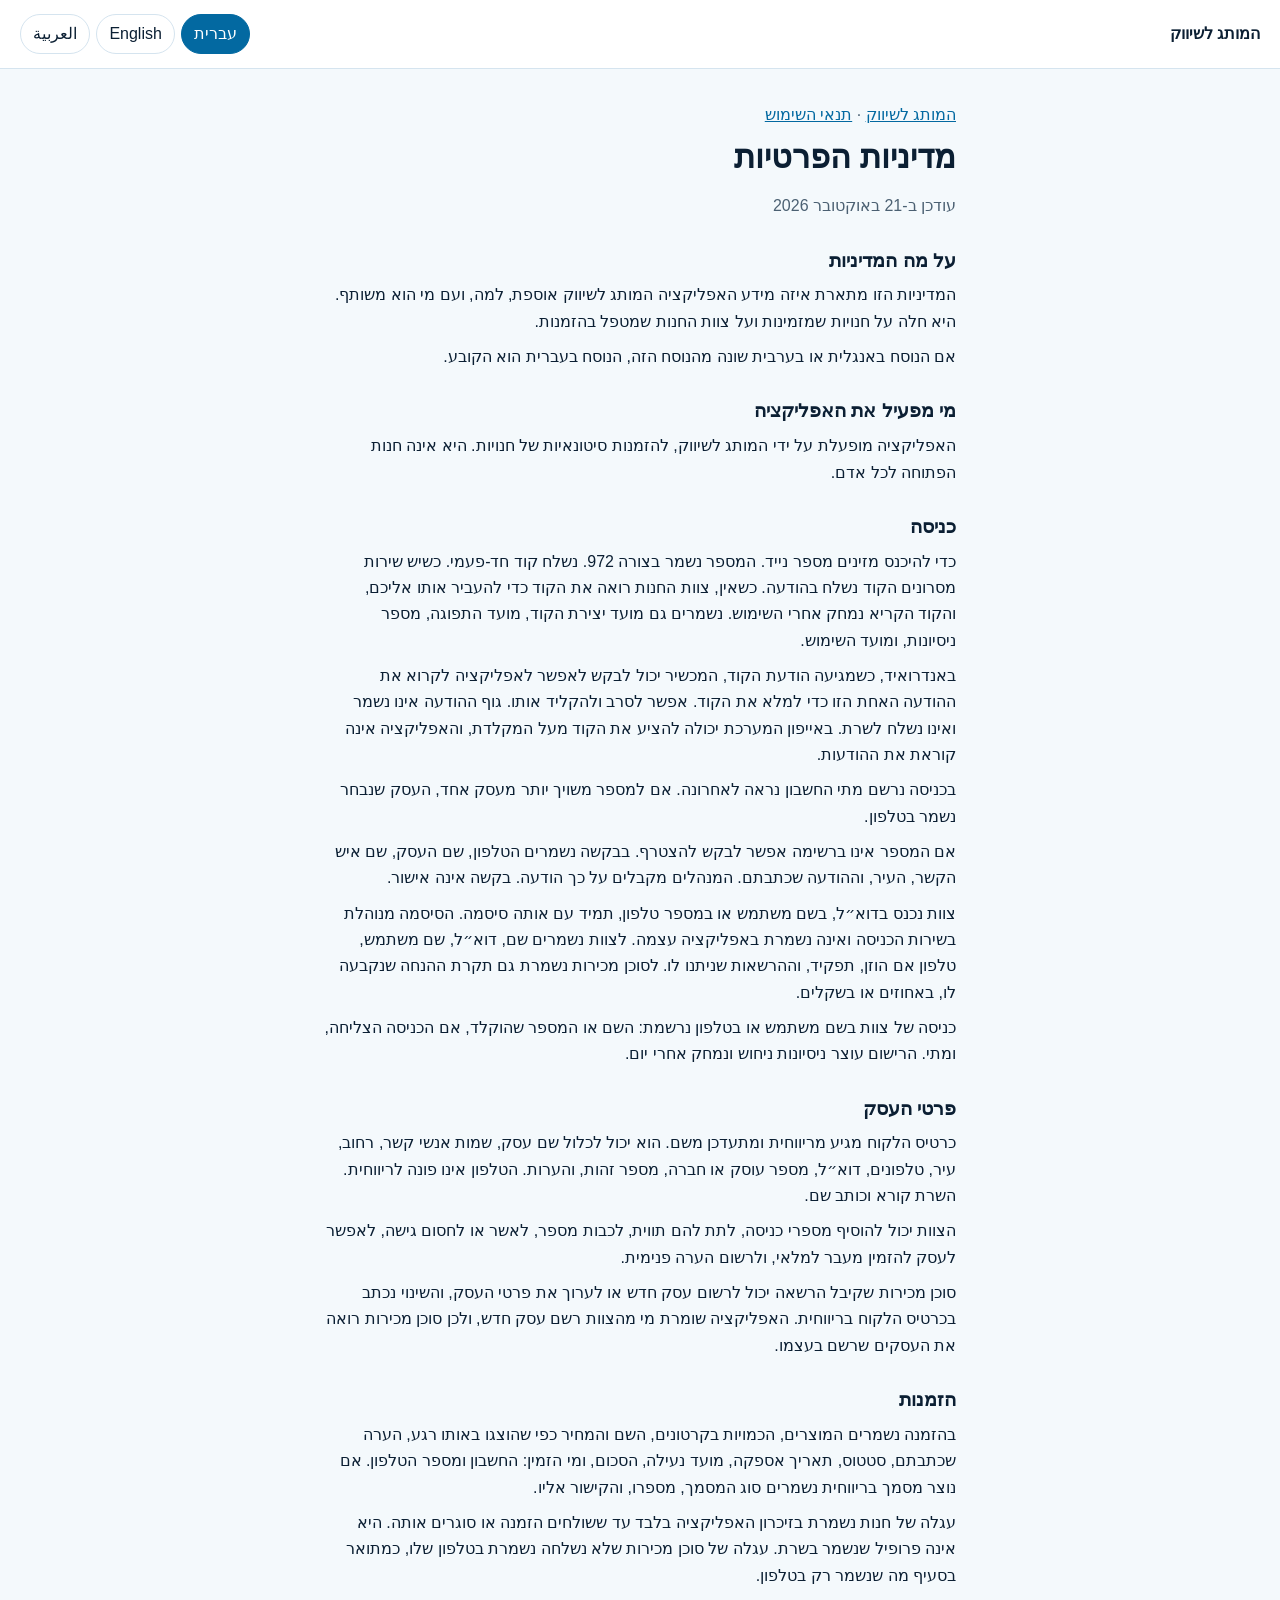
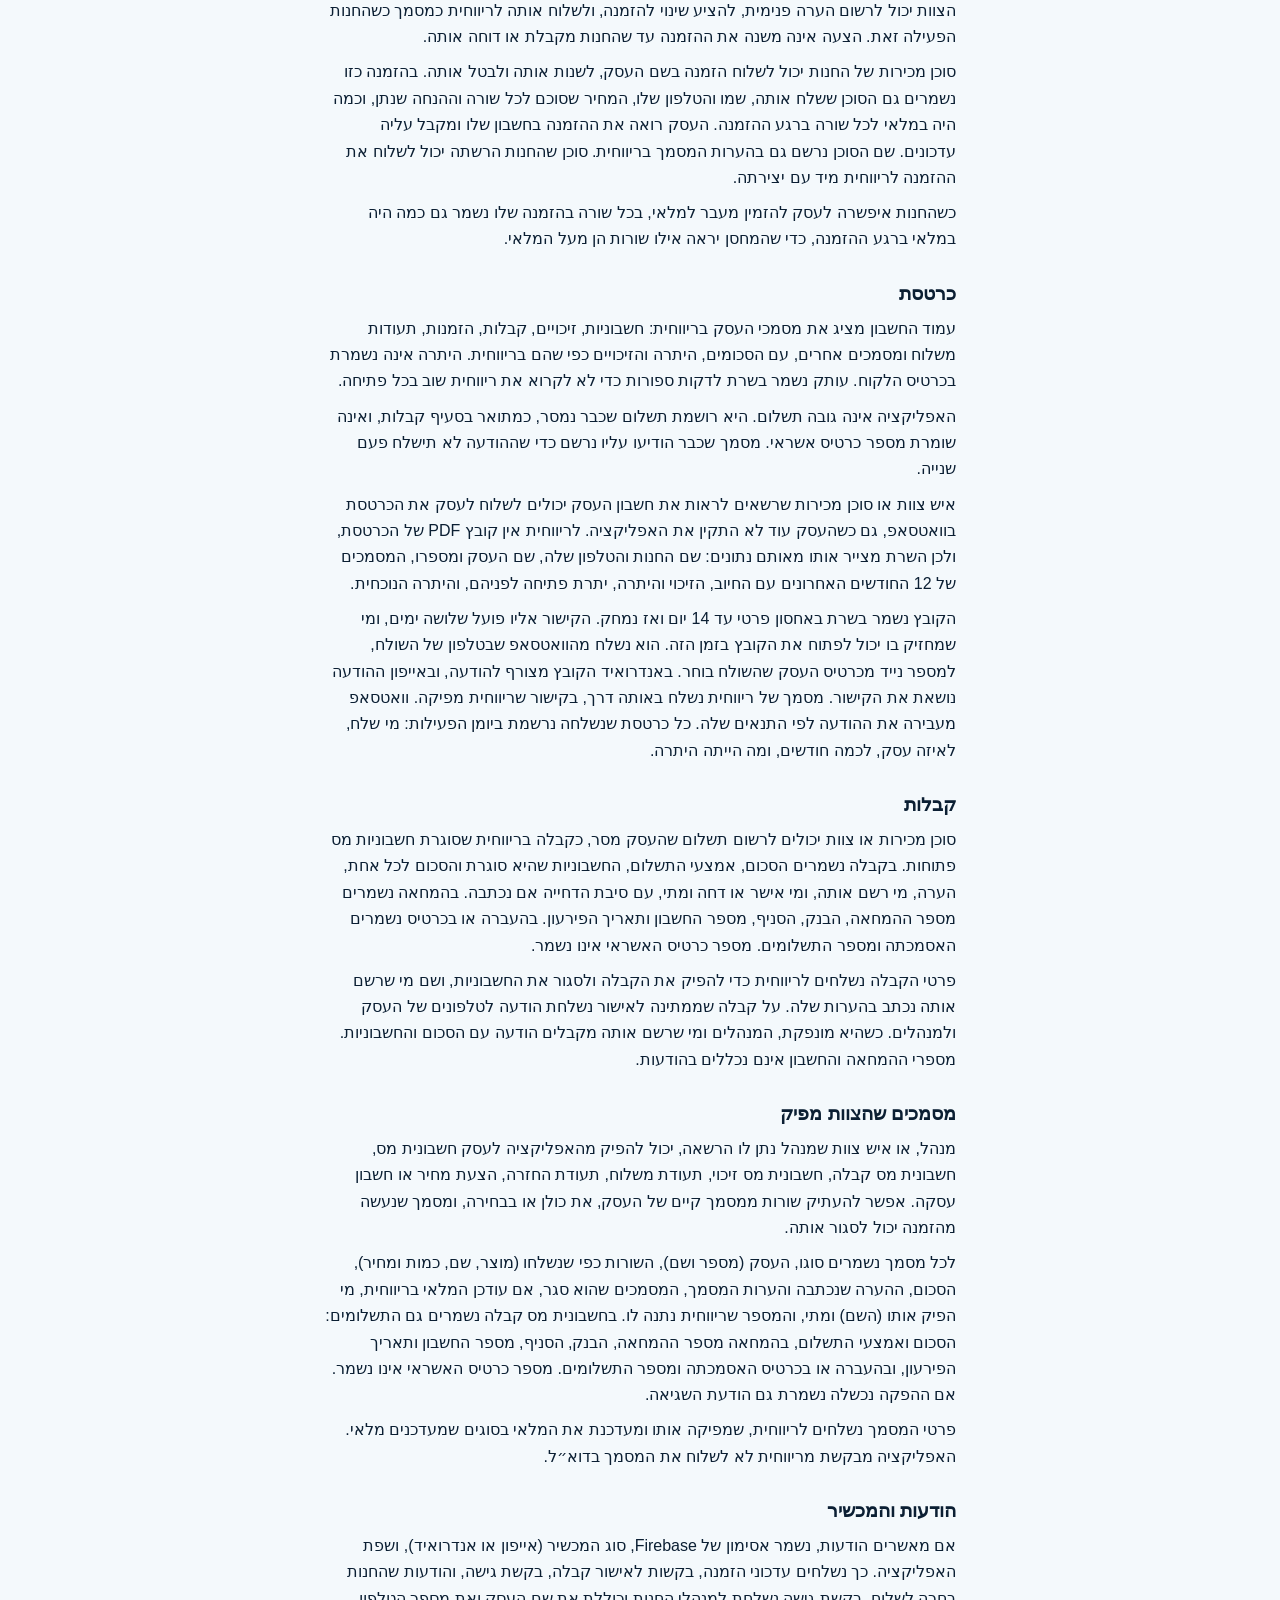
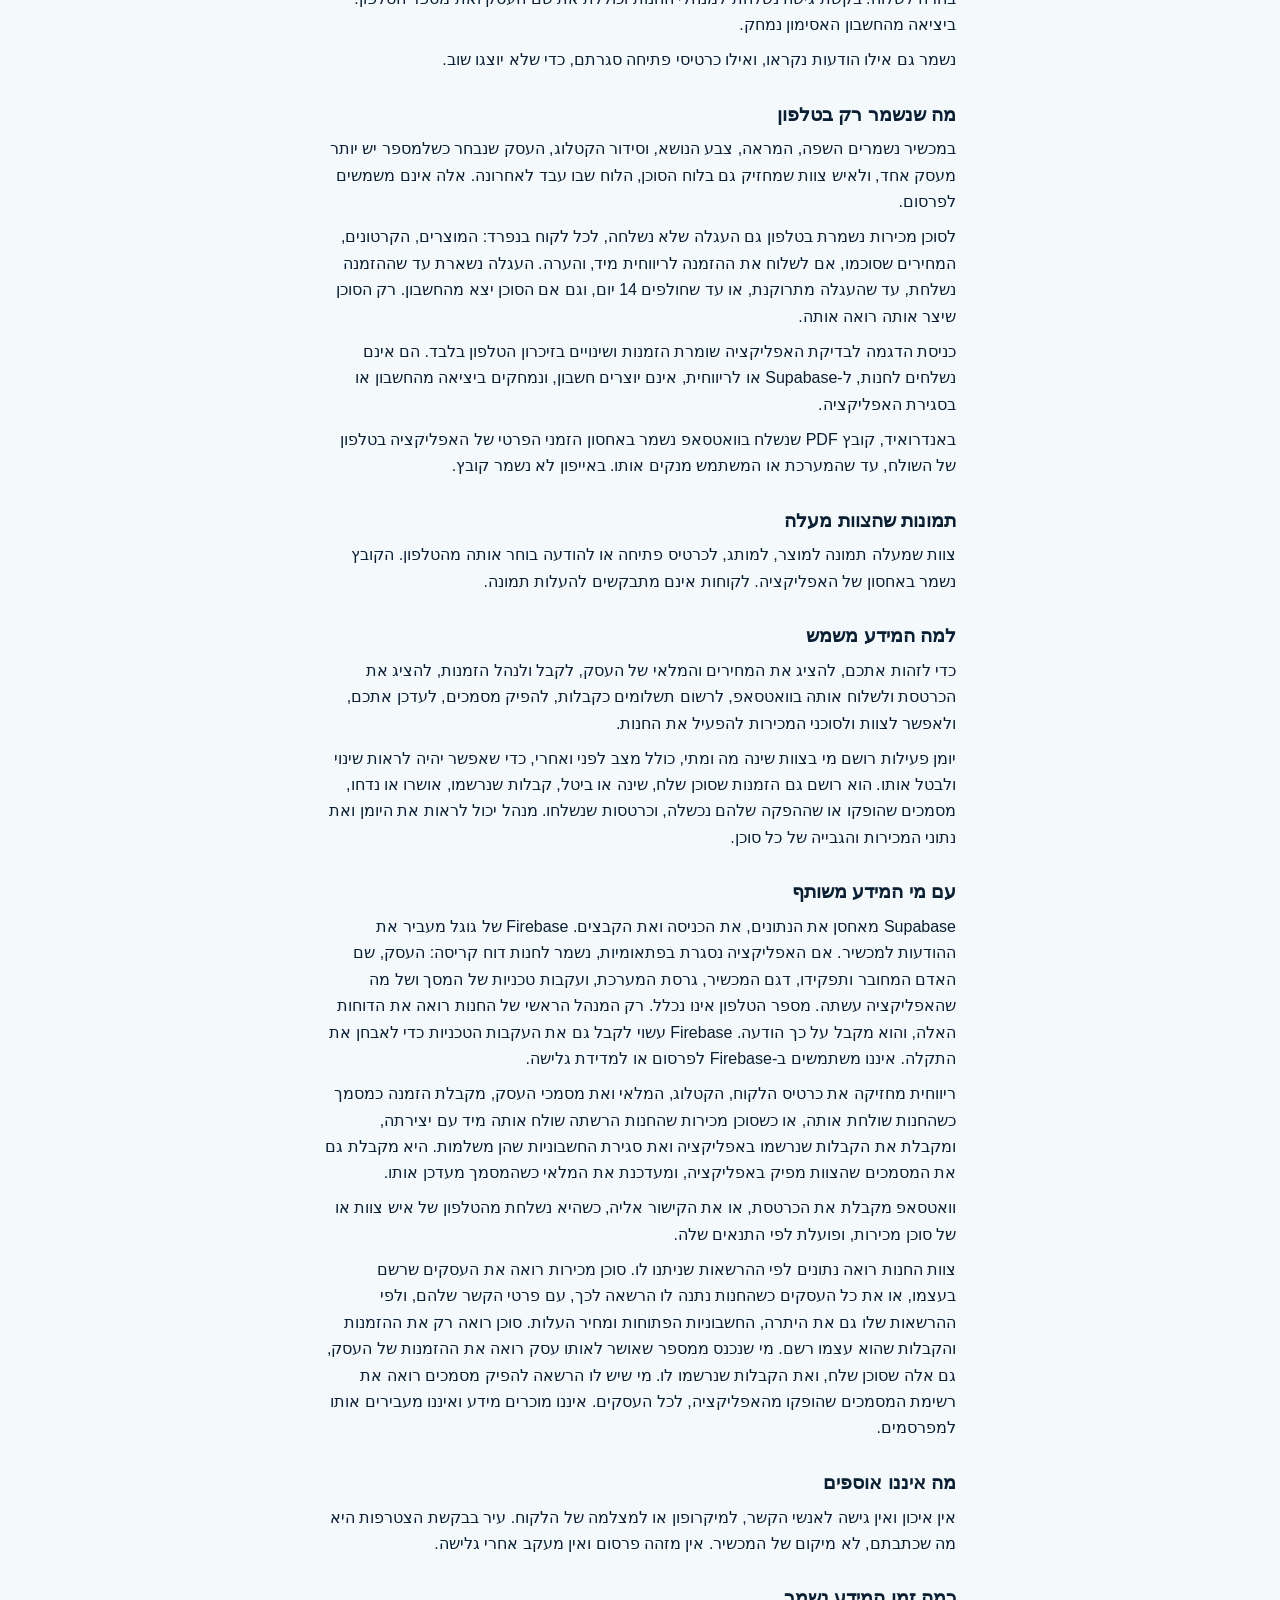
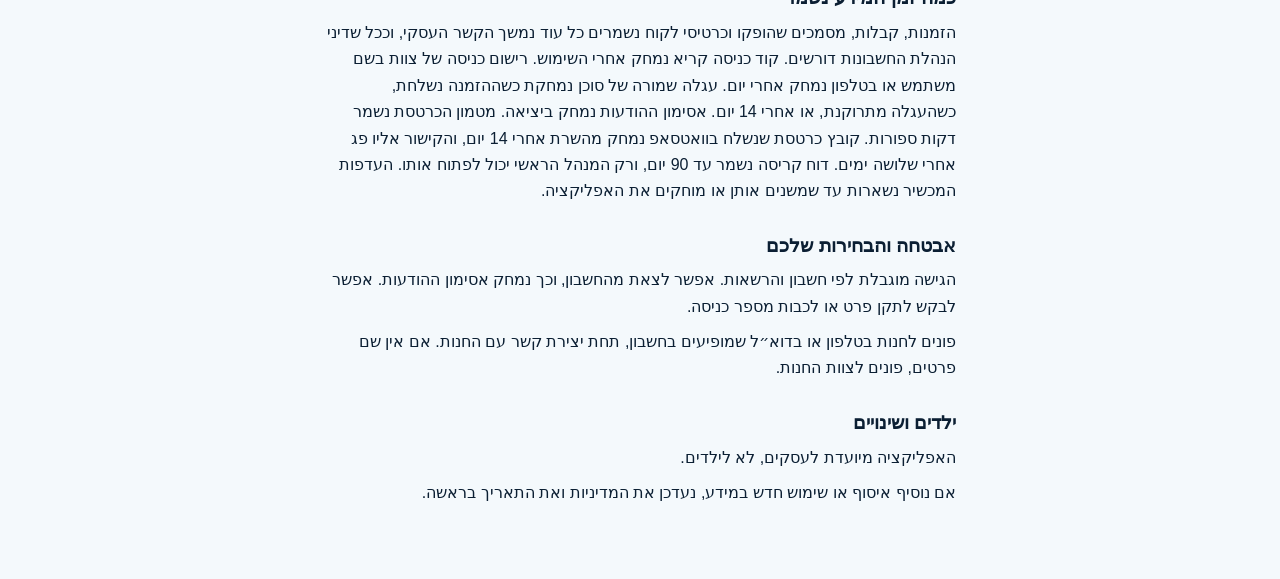
==== commit 585e5f15: "Publish that admins are notified of a join request, and that a price may be set above or below the s" ====
--- a/privacy/index.html
+++ b/privacy/index.html
@@ -19,7 +19,7 @@
     <p class="crumbs"><a href="../">המותג לשיווק</a> · <a href="../terms/">תנאי השימוש</a></p>
     <h1 id="title" data-he="מדיניות הפרטיות" data-en="Privacy Policy" data-ar="سياسة الخصوصية">מדיניות הפרטיות</h1>
     <article class="doc" lang="he" dir="rtl" data-lang="he">
-<p class="updated">עודכן ב-16 באוקטובר 2026</p>
+<p class="updated">עודכן ב-21 באוקטובר 2026</p>
 <h2>על מה המדיניות</h2>
 <p>המדיניות הזו מתארת איזה מידע האפליקציה המותג לשיווק אוספת, למה, ועם מי הוא משותף. היא חלה על חנויות שמזמינות ועל צוות החנות שמטפל בהזמנות.</p>
 <p>אם הנוסח באנגלית או בערבית שונה מהנוסח הזה, הנוסח בעברית הוא הקובע.</p>
@@ -29,7 +29,7 @@
 <p>כדי להיכנס מזינים מספר נייד. המספר נשמר בצורה 972. נשלח קוד חד-פעמי. כשיש שירות מסרונים הקוד נשלח בהודעה. כשאין, צוות החנות רואה את הקוד כדי להעביר אותו אליכם, והקוד הקריא נמחק אחרי השימוש. נשמרים גם מועד יצירת הקוד, מועד התפוגה, מספר ניסיונות, ומועד השימוש.</p>
 <p>באנדרואיד, כשמגיעה הודעת הקוד, המכשיר יכול לבקש לאפשר לאפליקציה לקרוא את ההודעה האחת הזו כדי למלא את הקוד. אפשר לסרב ולהקליד אותו. גוף ההודעה אינו נשמר ואינו נשלח לשרת. באייפון המערכת יכולה להציע את הקוד מעל המקלדת, והאפליקציה אינה קוראת את ההודעות.</p>
 <p>בכניסה נרשם מתי החשבון נראה לאחרונה. אם למספר משויך יותר מעסק אחד, העסק שנבחר נשמר בטלפון.</p>
-<p>אם המספר אינו ברשימה אפשר לבקש להצטרף. בבקשה נשמרים הטלפון, שם העסק, שם איש הקשר, העיר, וההודעה שכתבתם. בקשה אינה אישור.</p>
+<p>אם המספר אינו ברשימה אפשר לבקש להצטרף. בבקשה נשמרים הטלפון, שם העסק, שם איש הקשר, העיר, וההודעה שכתבתם. המנהלים מקבלים על כך הודעה. בקשה אינה אישור.</p>
 <p>צוות נכנס בדוא״ל, בשם משתמש או במספר טלפון, תמיד עם אותה סיסמה. הסיסמה מנוהלת בשירות הכניסה ואינה נשמרת באפליקציה עצמה. לצוות נשמרים שם, דוא״ל, שם משתמש, טלפון אם הוזן, תפקיד, וההרשאות שניתנו לו. לסוכן מכירות נשמרת גם תקרת ההנחה שנקבעה לו, באחוזים או בשקלים.</p>
 <p>כניסה של צוות בשם משתמש או בטלפון נרשמת: השם או המספר שהוקלד, אם הכניסה הצליחה, ומתי. הרישום עוצר ניסיונות ניחוש ונמחק אחרי יום.</p>
 <h2>פרטי העסק</h2>
@@ -55,7 +55,7 @@
 <p>לכל מסמך נשמרים סוגו, העסק (מספר ושם), השורות כפי שנשלחו (מוצר, שם, כמות ומחיר), הסכום, ההערה שנכתבה והערות המסמך, המסמכים שהוא סגר, אם עודכן המלאי בריווחית, מי הפיק אותו (השם) ומתי, והמספר שריווחית נתנה לו. בחשבונית מס קבלה נשמרים גם התשלומים: הסכום ואמצעי התשלום, בהמחאה מספר ההמחאה, הבנק, הסניף, מספר החשבון ותאריך הפירעון, ובהעברה או בכרטיס האסמכתה ומספר התשלומים. מספר כרטיס האשראי אינו נשמר. אם ההפקה נכשלה נשמרת גם הודעת השגיאה.</p>
 <p>פרטי המסמך נשלחים לריווחית, שמפיקה אותו ומעדכנת את המלאי בסוגים שמעדכנים מלאי. האפליקציה מבקשת מריווחית לא לשלוח את המסמך בדוא״ל.</p>
 <h2>הודעות והמכשיר</h2>
-<p>אם מאשרים הודעות, נשמר אסימון של Firebase, סוג המכשיר (אייפון או אנדרואיד), ושפת האפליקציה. כך נשלחים עדכוני הזמנה, בקשות לאישור קבלה, והודעות שהחנות בחרה לשלוח. ביציאה מהחשבון האסימון נמחק.</p>
+<p>אם מאשרים הודעות, נשמר אסימון של Firebase, סוג המכשיר (אייפון או אנדרואיד), ושפת האפליקציה. כך נשלחים עדכוני הזמנה, בקשות לאישור קבלה, בקשת גישה, והודעות שהחנות בחרה לשלוח. בקשת גישה נשלחת למנהלי החנות וכוללת את שם העסק ואת מספר הטלפון. ביציאה מהחשבון האסימון נמחק.</p>
 <p>נשמר גם אילו הודעות נקראו, ואילו כרטיסי פתיחה סגרתם, כדי שלא יוצגו שוב.</p>
 <h2>מה שנשמר רק בטלפון</h2>
 <p>במכשיר נשמרים השפה, המראה, צבע הנושא, וסידור הקטלוג, העסק שנבחר כשלמספר יש יותר מעסק אחד, ולאיש צוות שמחזיק גם בלוח הסוכן, הלוח שבו עבד לאחרונה. אלה אינם משמשים לפרסום.</p>
@@ -84,7 +84,7 @@
 <p>אם נוסיף איסוף או שימוש חדש במידע, נעדכן את המדיניות ואת התאריך בראשה.</p>
 </article>
 <article class="doc" lang="en" dir="ltr" data-lang="en" hidden>
-<p class="updated">Updated 16 October 2026</p>
+<p class="updated">Updated 21 October 2026</p>
 <h2>What this policy covers</h2>
 <p>This policy describes what the המותג לשיווק app collects, why, and who receives it. It covers markets that order and the store staff who handle those orders.</p>
 <p>If this English text differs from the Hebrew text, the Hebrew text governs.</p>
@@ -94,7 +94,7 @@
 <p>You sign in with a mobile number. The number is stored in 972 form. A one-time code is created. When a text-message service is connected, the code is sent by text. When it is not, store staff can see the code so they can pass it to you, and the readable code is removed after it is used. The time the code was created, when it expires, how many attempts were made, and when it was used are kept.</p>
 <p>On Android, when the code text arrives, the phone can ask to let the app read that one message so the code can be filled in. You can refuse and type it. The message itself is not saved and is not sent to the server. On iPhone, the system can suggest the code above the keyboard, and the app does not read your messages.</p>
 <p>Signing in records when the account was last seen. If one number is linked to more than one business, the business you pick is stored on the phone.</p>
-<p>If the number is not on the list, you can ask to join. The request keeps the phone number, business name, contact name, city, and the message you wrote. A request is not approval.</p>
+<p>If the number is not on the list, you can ask to join. The request keeps the phone number, business name, contact name, city, and the message you wrote. The store&#x27;s admins are notified. A request is not approval.</p>
 <p>Staff sign in with an email, a username, or a phone number, always with the same password. The password is handled by the sign-in service and is not stored in the app itself. Staff records keep the name, email, username, phone if one was entered, role, and the permissions they were given. For a sales agent, the discount cap set for them, as a percent or in shekels, is kept as well.</p>
 <p>A staff sign-in with a username or a phone is recorded: the name or number typed, whether it worked, and when. The record stops guessing and is deleted after one day.</p>
 <h2>The business record</h2>
@@ -120,7 +120,7 @@
 <p>For each document the app keeps its kind, the business (number and name), the lines as they were sent (product, name, quantity, and price), the total, the note that was written and the document’s comments, the documents it closed, whether stock was updated in Rivhit, who issued it (the name) and when, and the number Rivhit gave it. A tax invoice receipt also keeps the payments: the amount and method, and for a check the check number, bank, branch, account number, and due date, and for a transfer or a card the reference and the number of installments. A card number is not stored. If issuing failed, the error message is kept too.</p>
 <p>The document details are sent to Rivhit, which issues the document and, for the kinds that change stock, updates the stock. The app asks Rivhit not to e-mail the document.</p>
 <h2>Notifications and the phone</h2>
-<p>If you allow notifications, a Firebase token, the kind of phone (iPhone or Android), and the app language are saved. That is how order updates, requests to confirm a receipt, and messages the store chooses to send reach the phone. Signing out deletes the token.</p>
+<p>If you allow notifications, a Firebase token, the kind of phone (iPhone or Android), and the app language are saved. That is how order updates, requests to confirm a receipt, a request to join, and messages the store chooses to send reach the phone. A request to join is sent to the store&#x27;s admins and includes the business name and the phone number. Signing out deletes the token.</p>
 <p>The app also keeps which notices were read, and which welcome cards you closed, so they are not shown again.</p>
 <h2>What stays on the phone</h2>
 <p>The phone keeps the language, appearance, color theme, and catalog layout, the business you picked when one number has more than one business, and, for a staff member who also holds the agent register, the dashboard they used last. These are not used for advertising.</p>
@@ -149,7 +149,7 @@
 <p>If a new kind of collection or use is added, this policy and the date at the top are updated.</p>
 </article>
 <article class="doc" lang="ar" dir="rtl" data-lang="ar" hidden>
-<p class="updated">تم التحديث في 16 أكتوبر 2026</p>
+<p class="updated">تم التحديث في 21 أكتوبر 2026</p>
 <h2>ما تغطيه هذه السياسة</h2>
 <p>تصف هذه السياسة المعلومات التي يجمعها تطبيق המותג לשיווק، ولماذا، ومع من تُشارك. تسري على المتاجر التي تطلب البضاعة وعلى طاقم المتجر الذي يتولى الطلبات.</p>
 <p>إذا اختلف هذا النص العربي عن النص العبري، فالنص العبري هو المعتمد.</p>
@@ -159,7 +159,7 @@
 <p>الدخول برقم جوّال. يُحفظ الرقم بصيغة 972. يُنشأ رمز لمرة واحدة. إذا كانت خدمة الرسائل موصولة يُرسل الرمز برسالة. وإذا لم تكن، يرى طاقم المتجر الرمز لتمريره إليكم، ويُحذف الرمز المقروء بعد استخدامه. يُحفظ وقت إنشاء الرمز وانتهائه وعدد المحاولات ووقت الاستخدام.</p>
 <p>على أندرويد، عندما تصل رسالة الرمز، يمكن للجهاز أن يطلب السماح للتطبيق بقراءة هذه الرسالة الواحدة لملء الرمز. يمكن الرفض وكتابة الرمز. نص الرسالة لا يُحفظ ولا يُرسل إلى الخادم. على آيفون يمكن للنظام اقتراح الرمز فوق لوحة المفاتيح، والتطبيق لا يقرأ الرسائل.</p>
 <p>عند الدخول يُسجَّل آخر ظهور للحساب. إذا رُبط الرقم بأكثر من منشأة، تُحفظ المنشأة التي تختارونها على الهاتف.</p>
-<p>إذا لم يكن الرقم في القائمة يمكن طلب الانضمام. يُحفظ في الطلب رقم الهاتف واسم المنشأة واسم صاحب العلاقة والمدينة والرسالة التي كتبتموها. الطلب ليس موافقة.</p>
+<p>إذا لم يكن الرقم في القائمة يمكن طلب الانضمام. يُحفظ في الطلب رقم الهاتف واسم المنشأة واسم صاحب العلاقة والمدينة والرسالة التي كتبتموها. يُبلَّغ مديرو المتجر بذلك. الطلب ليس موافقة.</p>
 <p>يدخل الطاقم بالبريد أو باسم المستخدم أو برقم الهاتف، ودائمًا بكلمة المرور نفسها. كلمة المرور تديرها خدمة الدخول ولا تُحفظ في التطبيق نفسه. يُحفظ للطاقم الاسم والبريد واسم المستخدم والهاتف إن أُدخل والدور والصلاحيات التي مُنحت له. ولمندوب المبيعات يُحفظ أيضًا سقف الخصم الذي حُدد له، بالنسبة المئوية أو بالشيكل.</p>
 <p>يُسجَّل دخول الطاقم باسم المستخدم أو بالهاتف: الاسم أو الرقم الذي كُتب، وهل نجح الدخول، ومتى. يوقف هذا التسجيل محاولات التخمين ويُحذف بعد يوم.</p>
 <h2>بيانات المنشأة</h2>
@@ -185,7 +185,7 @@
 <p>يحفظ التطبيق لكل مستند نوعه والمنشأة (الرقم والاسم) والبنود كما أُرسلت (المنتج والاسم والكمية والسعر) والمبلغ والملاحظة المكتوبة وملاحظات المستند والمستندات التي أغلقها وهل حُدّث المخزون في ريفيحيت ومن أصدره (الاسم) ومتى والرقم الذي أعطته له ريفيحيت. وتُحفظ في الفاتورة الضريبية والإيصال الدفعات أيضًا: المبلغ ووسيلة الدفع، وفي الشيك رقم الشيك والبنك والفرع ورقم الحساب وتاريخ الاستحقاق، وفي التحويل أو البطاقة المرجع وعدد الدفعات. رقم البطاقة لا يُحفظ. وإذا فشل الإصدار تُحفظ رسالة الخطأ أيضًا.</p>
 <p>تُرسل تفاصيل المستند إلى ريفيحيت، التي تصدره وتحدّث المخزون في الأنواع التي تغيّره. يطلب التطبيق من ريفيحيت ألا ترسل المستند بالبريد.</p>
 <h2>الإشعارات والهاتف</h2>
-<p>إذا سمحتم بالإشعارات يُحفظ رمز Firebase ونوع الجهاز (آيفون أو أندرويد) ولغة التطبيق. هكذا تصل تحديثات الطلب وطلبات تأكيد الوصل والرسائل التي يختار المتجر إرسالها. الخروج من الحساب يحذف الرمز.</p>
+<p>إذا سمحتم بالإشعارات يُحفظ رمز Firebase ونوع الجهاز (آيفون أو أندرويد) ولغة التطبيق. هكذا تصل تحديثات الطلب وطلبات تأكيد الوصل وطلب الانضمام والرسائل التي يختار المتجر إرسالها. يُرسل طلب الانضمام إلى مديري المتجر ويتضمن اسم المنشأة ورقم الهاتف. الخروج من الحساب يحذف الرمز.</p>
 <p>يُحفظ أيضًا أي الإشعارات قُرئت وأي بطاقات الترحيب أُغلقت حتى لا تُعرض من جديد.</p>
 <h2>ما يبقى على الهاتف فقط</h2>
 <p>يحفظ الجهاز اللغة والمظهر ولون السمة وترتيب الكتالوج، والمنشأة المختارة إذا كان للرقم أكثر من منشأة، ولفرد الطاقم الذي يحمل أيضًا لوحة المندوب اللوحة التي عمل عليها آخر مرة. لا تُستخدم هذه للإعلان.</p>
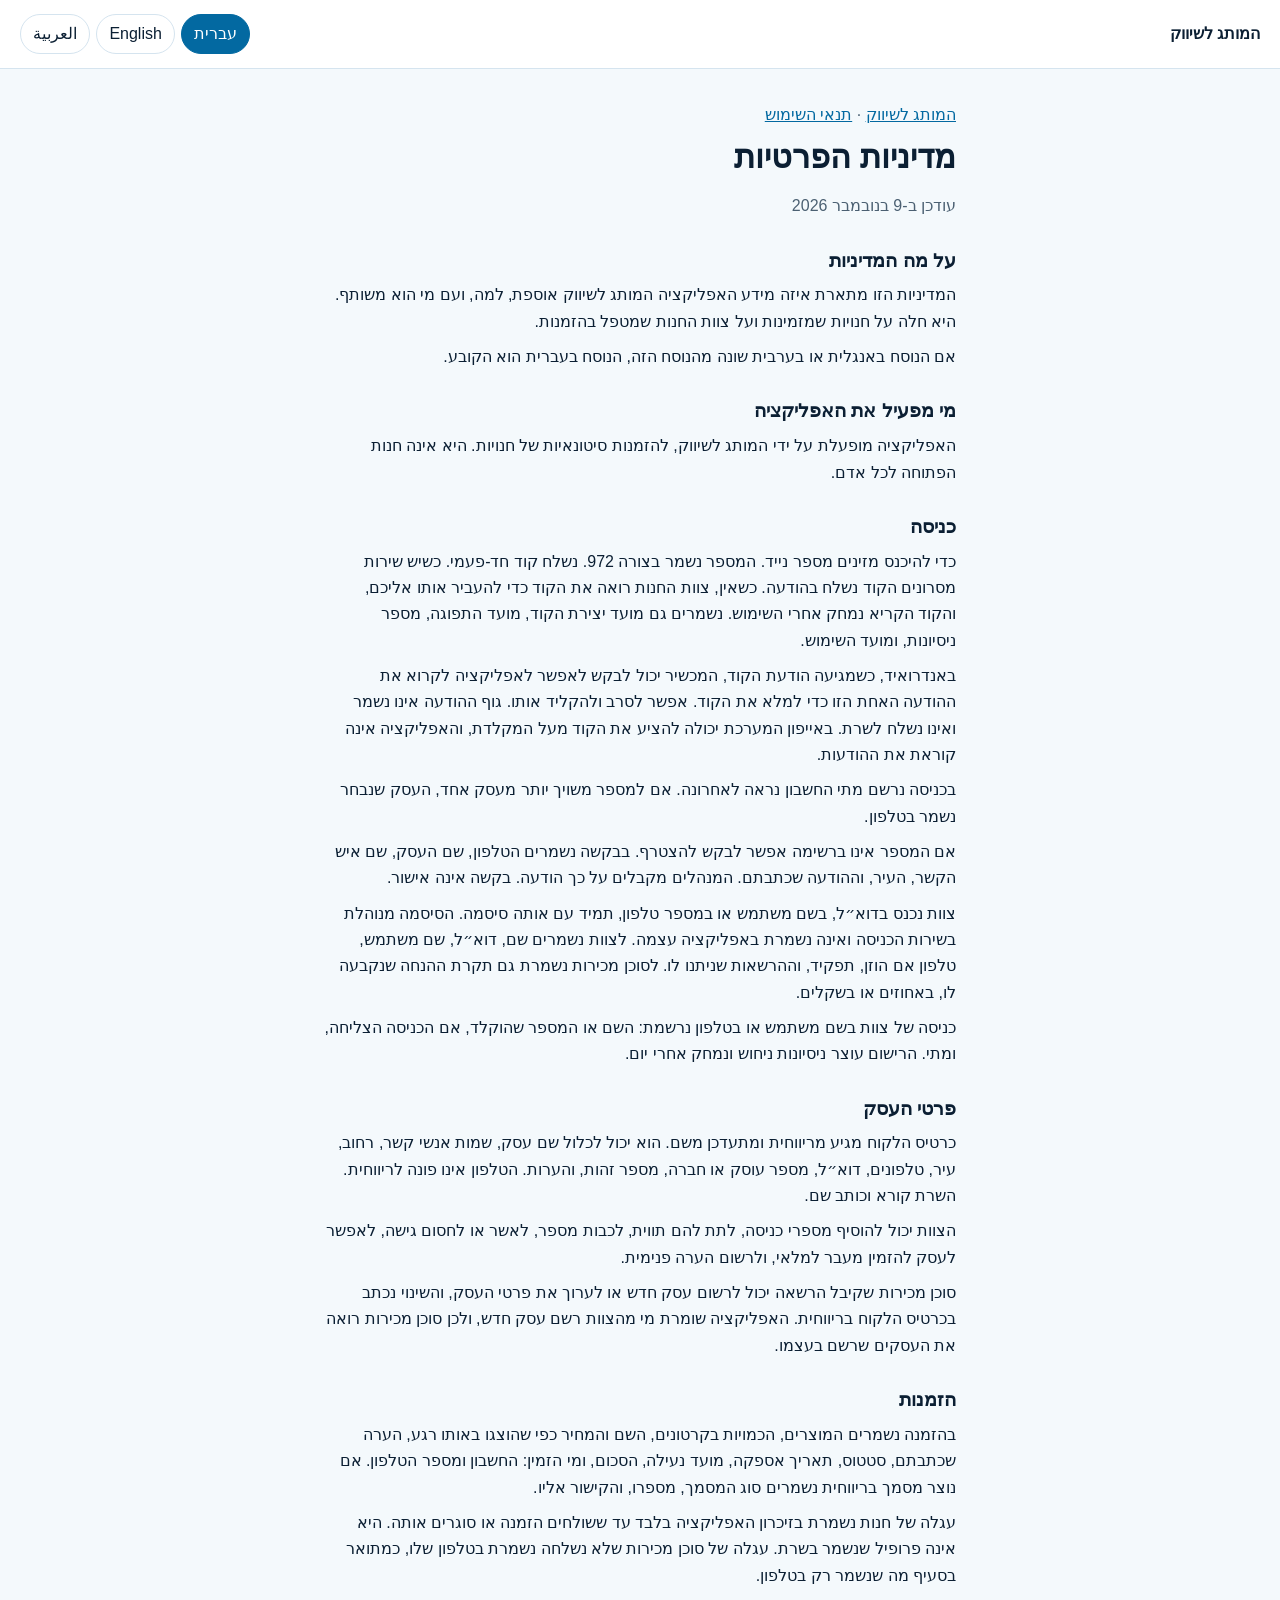
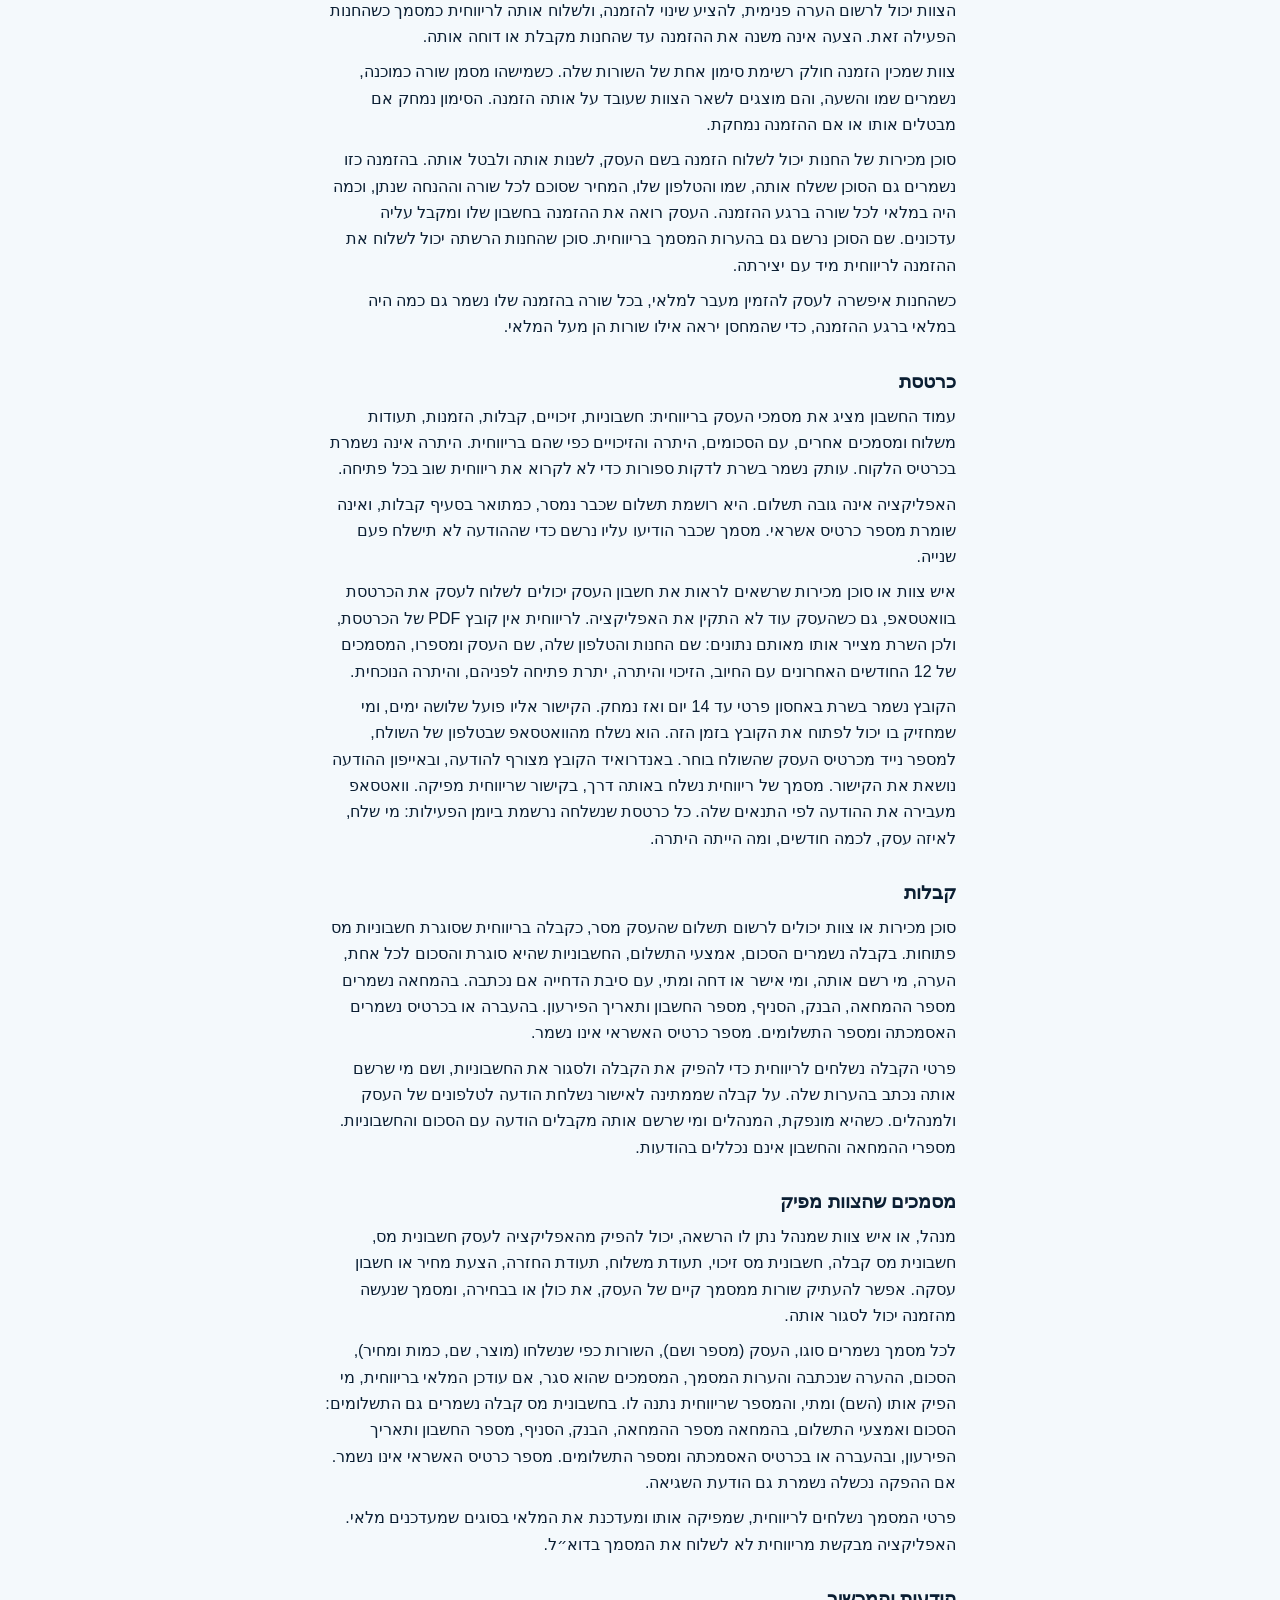
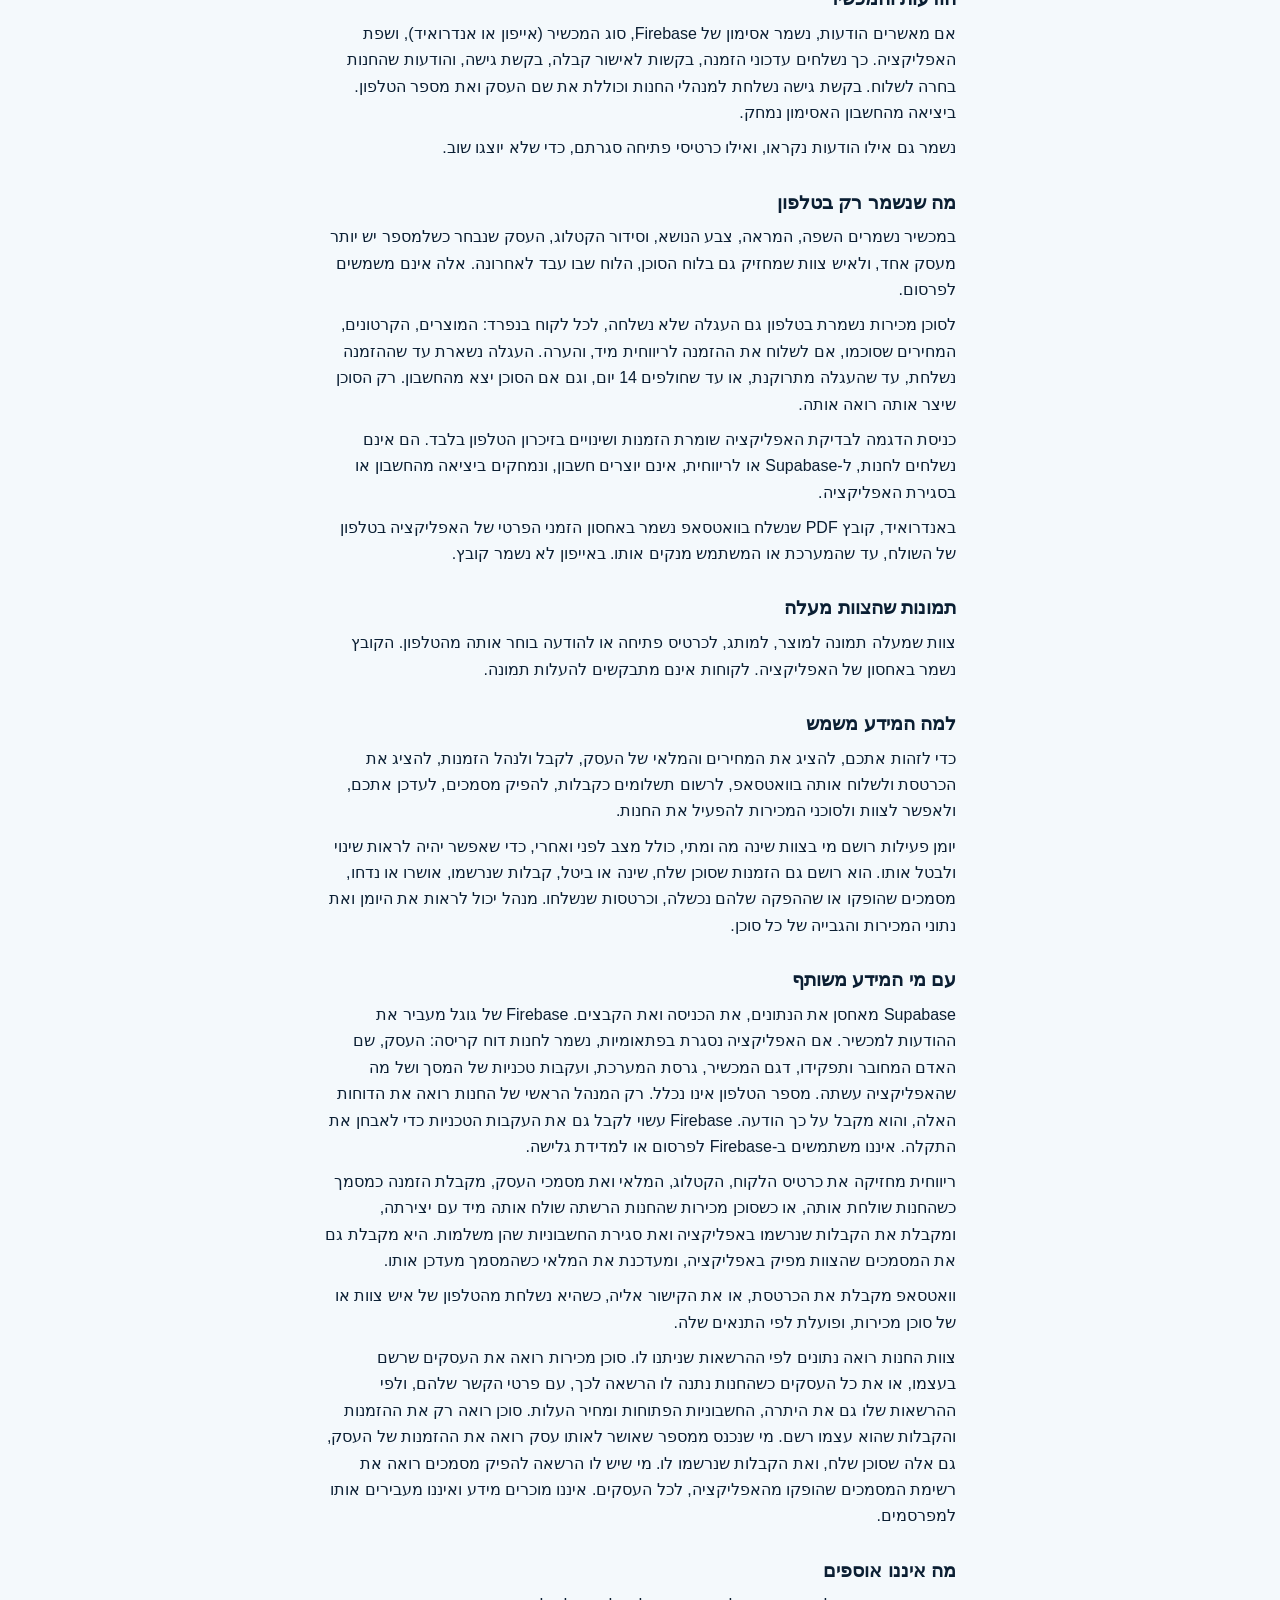
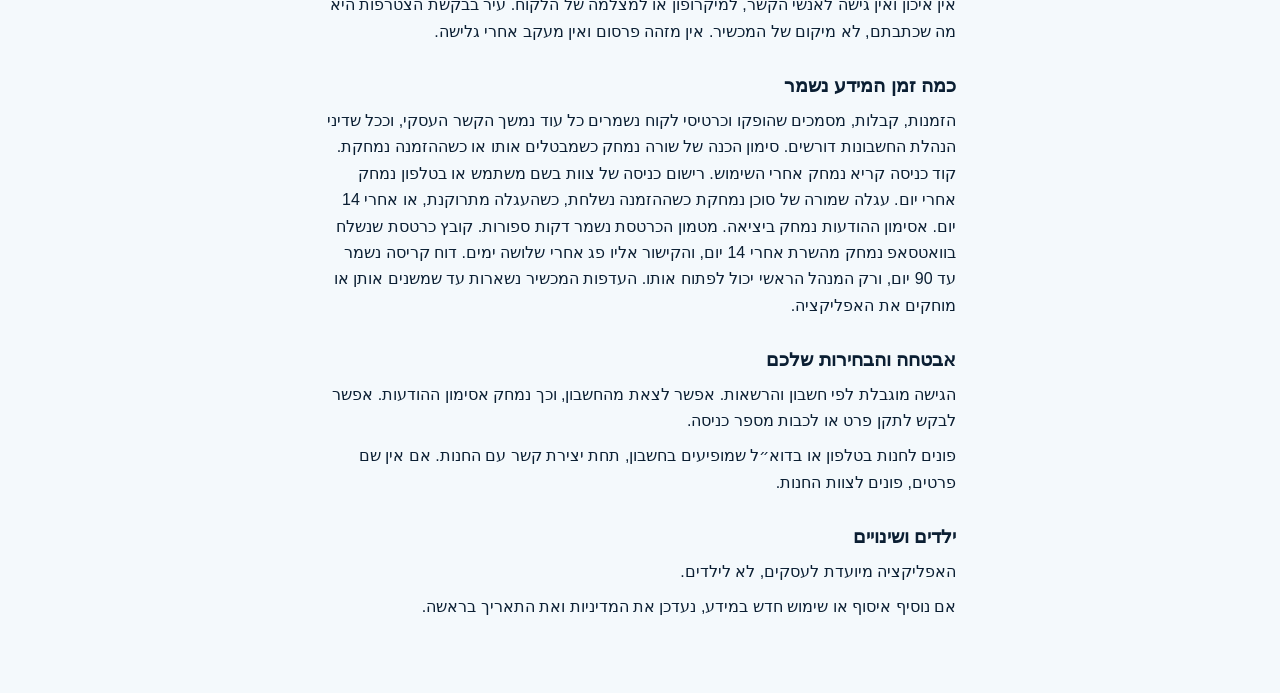
==== commit 6815b66a: "Publish the shared preparation checklist and that only permitted staff may price a document below co" ====
--- a/privacy/index.html
+++ b/privacy/index.html
@@ -19,7 +19,7 @@
     <p class="crumbs"><a href="../">המותג לשיווק</a> · <a href="../terms/">תנאי השימוש</a></p>
     <h1 id="title" data-he="מדיניות הפרטיות" data-en="Privacy Policy" data-ar="سياسة الخصوصية">מדיניות הפרטיות</h1>
     <article class="doc" lang="he" dir="rtl" data-lang="he">
-<p class="updated">עודכן ב-21 באוקטובר 2026</p>
+<p class="updated">עודכן ב-9 בנובמבר 2026</p>
 <h2>על מה המדיניות</h2>
 <p>המדיניות הזו מתארת איזה מידע האפליקציה המותג לשיווק אוספת, למה, ועם מי הוא משותף. היא חלה על חנויות שמזמינות ועל צוות החנות שמטפל בהזמנות.</p>
 <p>אם הנוסח באנגלית או בערבית שונה מהנוסח הזה, הנוסח בעברית הוא הקובע.</p>
@@ -40,6 +40,7 @@
 <p>בהזמנה נשמרים המוצרים, הכמויות בקרטונים, השם והמחיר כפי שהוצגו באותו רגע, הערה שכתבתם, סטטוס, תאריך אספקה, מועד נעילה, הסכום, ומי הזמין: החשבון ומספר הטלפון. אם נוצר מסמך בריווחית נשמרים סוג המסמך, מספרו, והקישור אליו.</p>
 <p>עגלה של חנות נשמרת בזיכרון האפליקציה בלבד עד ששולחים הזמנה או סוגרים אותה. היא אינה פרופיל שנשמר בשרת. עגלה של סוכן מכירות שלא נשלחה נשמרת בטלפון שלו, כמתואר בסעיף מה שנשמר רק בטלפון.</p>
 <p>הצוות יכול לרשום הערה פנימית, להציע שינוי להזמנה, ולשלוח אותה לריווחית כמסמך כשהחנות הפעילה זאת. הצעה אינה משנה את ההזמנה עד שהחנות מקבלת או דוחה אותה.</p>
+<p>צוות שמכין הזמנה חולק רשימת סימון אחת של השורות שלה. כשמישהו מסמן שורה כמוכנה, נשמרים שמו והשעה, והם מוצגים לשאר הצוות שעובד על אותה הזמנה. הסימון נמחק אם מבטלים אותו או אם ההזמנה נמחקת.</p>
 <p>סוכן מכירות של החנות יכול לשלוח הזמנה בשם העסק, לשנות אותה ולבטל אותה. בהזמנה כזו נשמרים גם הסוכן ששלח אותה, שמו והטלפון שלו, המחיר שסוכם לכל שורה וההנחה שנתן, וכמה היה במלאי לכל שורה ברגע ההזמנה. העסק רואה את ההזמנה בחשבון שלו ומקבל עליה עדכונים. שם הסוכן נרשם גם בהערות המסמך בריווחית. סוכן שהחנות הרשתה יכול לשלוח את ההזמנה לריווחית מיד עם יצירתה.</p>
 <p>כשהחנות איפשרה לעסק להזמין מעבר למלאי, בכל שורה בהזמנה שלו נשמר גם כמה היה במלאי ברגע ההזמנה, כדי שהמחסן יראה אילו שורות הן מעל המלאי.</p>
 <h2>כרטסת</h2>
@@ -75,7 +76,7 @@
 <h2>מה איננו אוספים</h2>
 <p>אין איכון ואין גישה לאנשי הקשר, למיקרופון או למצלמה של הלקוח. עיר בבקשת הצטרפות היא מה שכתבתם, לא מיקום של המכשיר. אין מזהה פרסום ואין מעקב אחרי גלישה.</p>
 <h2>כמה זמן המידע נשמר</h2>
-<p>הזמנות, קבלות, מסמכים שהופקו וכרטיסי לקוח נשמרים כל עוד נמשך הקשר העסקי, וככל שדיני הנהלת החשבונות דורשים. קוד כניסה קריא נמחק אחרי השימוש. רישום כניסה של צוות בשם משתמש או בטלפון נמחק אחרי יום. עגלה שמורה של סוכן נמחקת כשההזמנה נשלחת, כשהעגלה מתרוקנת, או אחרי 14 יום. אסימון ההודעות נמחק ביציאה. מטמון הכרטסת נשמר דקות ספורות. קובץ כרטסת שנשלח בוואטסאפ נמחק מהשרת אחרי 14 יום, והקישור אליו פג אחרי שלושה ימים. דוח קריסה נשמר עד 90 יום, ורק המנהל הראשי יכול לפתוח אותו. העדפות המכשיר נשארות עד שמשנים אותן או מוחקים את האפליקציה.</p>
+<p>הזמנות, קבלות, מסמכים שהופקו וכרטיסי לקוח נשמרים כל עוד נמשך הקשר העסקי, וככל שדיני הנהלת החשבונות דורשים. סימון הכנה של שורה נמחק כשמבטלים אותו או כשההזמנה נמחקת. קוד כניסה קריא נמחק אחרי השימוש. רישום כניסה של צוות בשם משתמש או בטלפון נמחק אחרי יום. עגלה שמורה של סוכן נמחקת כשההזמנה נשלחת, כשהעגלה מתרוקנת, או אחרי 14 יום. אסימון ההודעות נמחק ביציאה. מטמון הכרטסת נשמר דקות ספורות. קובץ כרטסת שנשלח בוואטסאפ נמחק מהשרת אחרי 14 יום, והקישור אליו פג אחרי שלושה ימים. דוח קריסה נשמר עד 90 יום, ורק המנהל הראשי יכול לפתוח אותו. העדפות המכשיר נשארות עד שמשנים אותן או מוחקים את האפליקציה.</p>
 <h2>אבטחה והבחירות שלכם</h2>
 <p>הגישה מוגבלת לפי חשבון והרשאות. אפשר לצאת מהחשבון, וכך נמחק אסימון ההודעות. אפשר לבקש לתקן פרט או לכבות מספר כניסה.</p>
 <p>פונים לחנות בטלפון או בדוא״ל שמופיעים בחשבון, תחת יצירת קשר עם החנות. אם אין שם פרטים, פונים לצוות החנות.</p>
@@ -84,7 +85,7 @@
 <p>אם נוסיף איסוף או שימוש חדש במידע, נעדכן את המדיניות ואת התאריך בראשה.</p>
 </article>
 <article class="doc" lang="en" dir="ltr" data-lang="en" hidden>
-<p class="updated">Updated 21 October 2026</p>
+<p class="updated">Updated 9 November 2026</p>
 <h2>What this policy covers</h2>
 <p>This policy describes what the המותג לשיווק app collects, why, and who receives it. It covers markets that order and the store staff who handle those orders.</p>
 <p>If this English text differs from the Hebrew text, the Hebrew text governs.</p>
@@ -105,6 +106,7 @@
 <p>An order keeps the products, the quantities in cases, the name and price shown at that moment, a note you wrote, the status, the delivery date, the lock time, the total, and who placed it: the account and the phone number. If a Rivhit document is created, its type, number, and link are kept.</p>
 <p>A market’s cart stays only in the app’s memory until you send an order or close the app. It is not a profile stored on the server. A sales agent’s cart that has not been sent is kept on the agent’s phone, as described under What stays on the phone.</p>
 <p>Staff can write an internal note, propose a change to an order, and send the order to Rivhit as a document when the store has turned that on. A proposal does not change the order until the market accepts or declines it.</p>
+<p>Staff who prepare an order share one checklist of its lines. When someone marks a line done, the app keeps their name and the time, and shows both to the other staff working on that order. The mark is removed if the line is unmarked or the order is deleted.</p>
 <p>A store sales agent can send an order for the business, change it, and cancel it. Such an order also keeps the agent who sent it, their name and phone, the price agreed for each line and the discount they gave, and how much was in stock for each line when it was ordered. The business sees the order in its account and gets updates about it. The agent’s name is also written in the comments of the Rivhit document. An agent the store allowed can send the order to Rivhit as soon as it is placed.</p>
 <p>When the store has allowed a business to order above stock, each line of its order also keeps how much was in stock when it was ordered, so the warehouse can see which lines went above stock.</p>
 <h2>The account statement</h2>
@@ -140,7 +142,7 @@
 <h2>What is not collected</h2>
 <p>There is no location tracking, and no access to the market’s contacts, microphone, or camera. A city on a join request is what you typed, not the phone’s location. There is no advertising identifier and no browsing analytics.</p>
 <h2>How long it is kept</h2>
-<p>Orders, receipts, issued documents, and customer cards are kept for the business relationship and for as long as accounting rules require. A readable sign-in code is removed after it is used. A staff sign-in record by username or phone is deleted after one day. A sales agent’s saved cart is deleted when the order is sent, when the cart is emptied, or after 14 days. The notification token is deleted on sign-out. The statement cache is kept for a few minutes. A statement file sent on WhatsApp is deleted from the server after 14 days, and its link stops working after three days. A crash report is kept for up to 90 days, and only the top admin can open it. Preferences on the phone stay until you change them or delete the app.</p>
+<p>Orders, receipts, issued documents, and customer cards are kept for the business relationship and for as long as accounting rules require. A preparation mark on a line is removed when it is unmarked or when the order is deleted. A readable sign-in code is removed after it is used. A staff sign-in record by username or phone is deleted after one day. A sales agent’s saved cart is deleted when the order is sent, when the cart is emptied, or after 14 days. The notification token is deleted on sign-out. The statement cache is kept for a few minutes. A statement file sent on WhatsApp is deleted from the server after 14 days, and its link stops working after three days. A crash report is kept for up to 90 days, and only the top admin can open it. Preferences on the phone stay until you change them or delete the app.</p>
 <h2>Security and your choices</h2>
 <p>Access is limited by account and by permissions. You can sign out, which deletes the notification token. You can ask for a detail to be corrected or for a sign-in number to be turned off.</p>
 <p>Contact the store by the phone number or the email shown in Account, under Contact the store. If neither is shown, ask the store’s staff.</p>
@@ -149,7 +151,7 @@
 <p>If a new kind of collection or use is added, this policy and the date at the top are updated.</p>
 </article>
 <article class="doc" lang="ar" dir="rtl" data-lang="ar" hidden>
-<p class="updated">تم التحديث في 21 أكتوبر 2026</p>
+<p class="updated">تم التحديث في 9 نوفمبر 2026</p>
 <h2>ما تغطيه هذه السياسة</h2>
 <p>تصف هذه السياسة المعلومات التي يجمعها تطبيق המותג לשיווק، ولماذا، ومع من تُشارك. تسري على المتاجر التي تطلب البضاعة وعلى طاقم المتجر الذي يتولى الطلبات.</p>
 <p>إذا اختلف هذا النص العربي عن النص العبري، فالنص العبري هو المعتمد.</p>
@@ -170,6 +172,7 @@
 <p>يحفظ الطلب المنتجات والكميات بالصناديق والاسم والسعر كما عُرضا في تلك اللحظة وملاحظة كتبتموها والحالة وتاريخ التوريد ووقت الإقفال والمبلغ ومن طلب: الحساب ورقم الهاتف. إذا أُنشئ مستند في ريفيحيت يُحفظ نوعه ورقمه ورابطه.</p>
 <p>تبقى سلة الزبون في ذاكرة التطبيق فقط إلى أن يُرسل الطلب أو يُغلق التطبيق. ليست ملفًا محفوظًا على الخادم. أما سلة مندوب المبيعات التي لم تُرسل فتُحفظ على هاتف المندوب، كما في بند ما يبقى على الهاتف فقط.</p>
 <p>يمكن للطاقم كتابة ملاحظة داخلية واقتراح تعديل على الطلب وإرساله إلى ريفيحيت كمستند عندما يفعّل المتجر ذلك. الاقتراح لا يغيّر الطلب إلى أن يقبله المتجر أو يرفضه.</p>
+<p>طاقم يجهّز طلبًا يتشارك قائمة تأشير واحدة لبنوده. عندما يعلّم أحد بندًا كجاهز، يُحفظ اسمه والوقت، ويظهران لبقية الطاقم الذي يعمل على الطلب نفسه. يُحذف التأشير إذا أُلغي أو إذا حُذف الطلب.</p>
 <p>يمكن لمندوب مبيعات المتجر إرسال طلب باسم المنشأة وتعديله وإلغاؤه. في طلب كهذا يُحفظ أيضًا المندوب الذي أرسله واسمه وهاتفه، والسعر المتفق عليه لكل بند والخصم الذي منحه، وكم كان في المخزون لكل بند لحظة الطلب. ترى المنشأة الطلب في حسابها وتتلقى تحديثات عنه. يُكتب اسم المندوب أيضًا في ملاحظات المستند في ريفيحيت. يمكن للمندوب الذي سمح له المتجر إرسال الطلب إلى ريفيحيت فور تسجيله.</p>
 <p>عندما يسمح المتجر لمنشأة بالطلب فوق المخزون، يُحفظ في كل بند من طلبها أيضًا كم كان في المخزون لحظة الطلب، ليرى المخزن أي البنود فوق المخزون.</p>
 <h2>كشف الحساب</h2>
@@ -205,7 +208,7 @@
 <h2>ما لا نجمعه</h2>
 <p>لا يوجد تتبّع للموقع ولا وصول إلى جهات اتصال الزبون أو الميكروفون أو الكاميرا. المدينة في طلب الانضمام هي ما كتبتموه، لا موقع الجهاز. لا يوجد معرّف إعلاني ولا تحليلات تصفح.</p>
 <h2>مدة الحفظ</h2>
-<p>تُحفظ الطلبات والوصولات والمستندات الصادرة وبطاقات الزبائن طوال العلاقة التجارية وبقدر ما تقتضي قواعد المحاسبة. يُحذف رمز الدخول المقروء بعد استخدامه. يُحذف تسجيل دخول الطاقم باسم المستخدم أو بالهاتف بعد يوم. تُحذف سلة المندوب المحفوظة عند إرسال الطلب أو تفريغ السلة أو بعد 14 يومًا. يُحذف رمز الإشعارات عند الخروج. تُحفظ نسخة الكشف دقائق قليلة. يُحذف ملف كشف الحساب المرسل عبر واتساب من الخادم بعد 14 يومًا، وينتهي الرابط إليه بعد ثلاثة أيام. يُحفظ تقرير التعطّل لمدة تصل إلى 90 يومًا، ولا يفتحه إلا المدير الأول. تبقى تفضيلات الجهاز إلى أن تُغيَّر أو يُحذف التطبيق.</p>
+<p>تُحفظ الطلبات والوصولات والمستندات الصادرة وبطاقات الزبائن طوال العلاقة التجارية وبقدر ما تقتضي قواعد المحاسبة. يُحذف تأشير تجهيز البند إذا أُلغي أو إذا حُذف الطلب. يُحذف رمز الدخول المقروء بعد استخدامه. يُحذف تسجيل دخول الطاقم باسم المستخدم أو بالهاتف بعد يوم. تُحذف سلة المندوب المحفوظة عند إرسال الطلب أو تفريغ السلة أو بعد 14 يومًا. يُحذف رمز الإشعارات عند الخروج. تُحفظ نسخة الكشف دقائق قليلة. يُحذف ملف كشف الحساب المرسل عبر واتساب من الخادم بعد 14 يومًا، وينتهي الرابط إليه بعد ثلاثة أيام. يُحفظ تقرير التعطّل لمدة تصل إلى 90 يومًا، ولا يفتحه إلا المدير الأول. تبقى تفضيلات الجهاز إلى أن تُغيَّر أو يُحذف التطبيق.</p>
 <h2>الأمان وخياراتكم</h2>
 <p>الوصول محدود بالحساب والصلاحيات. يمكن الخروج من الحساب، فيُحذف رمز الإشعارات. يمكن طلب تصحيح بيان أو إيقاف رقم دخول.</p>
 <p>يُتصل بالمتجر على الرقم أو البريد الظاهر في الحساب، تحت الاتصال بالمتجر. إذا لم يظهرا، يُسأل طاقم المتجر.</p>
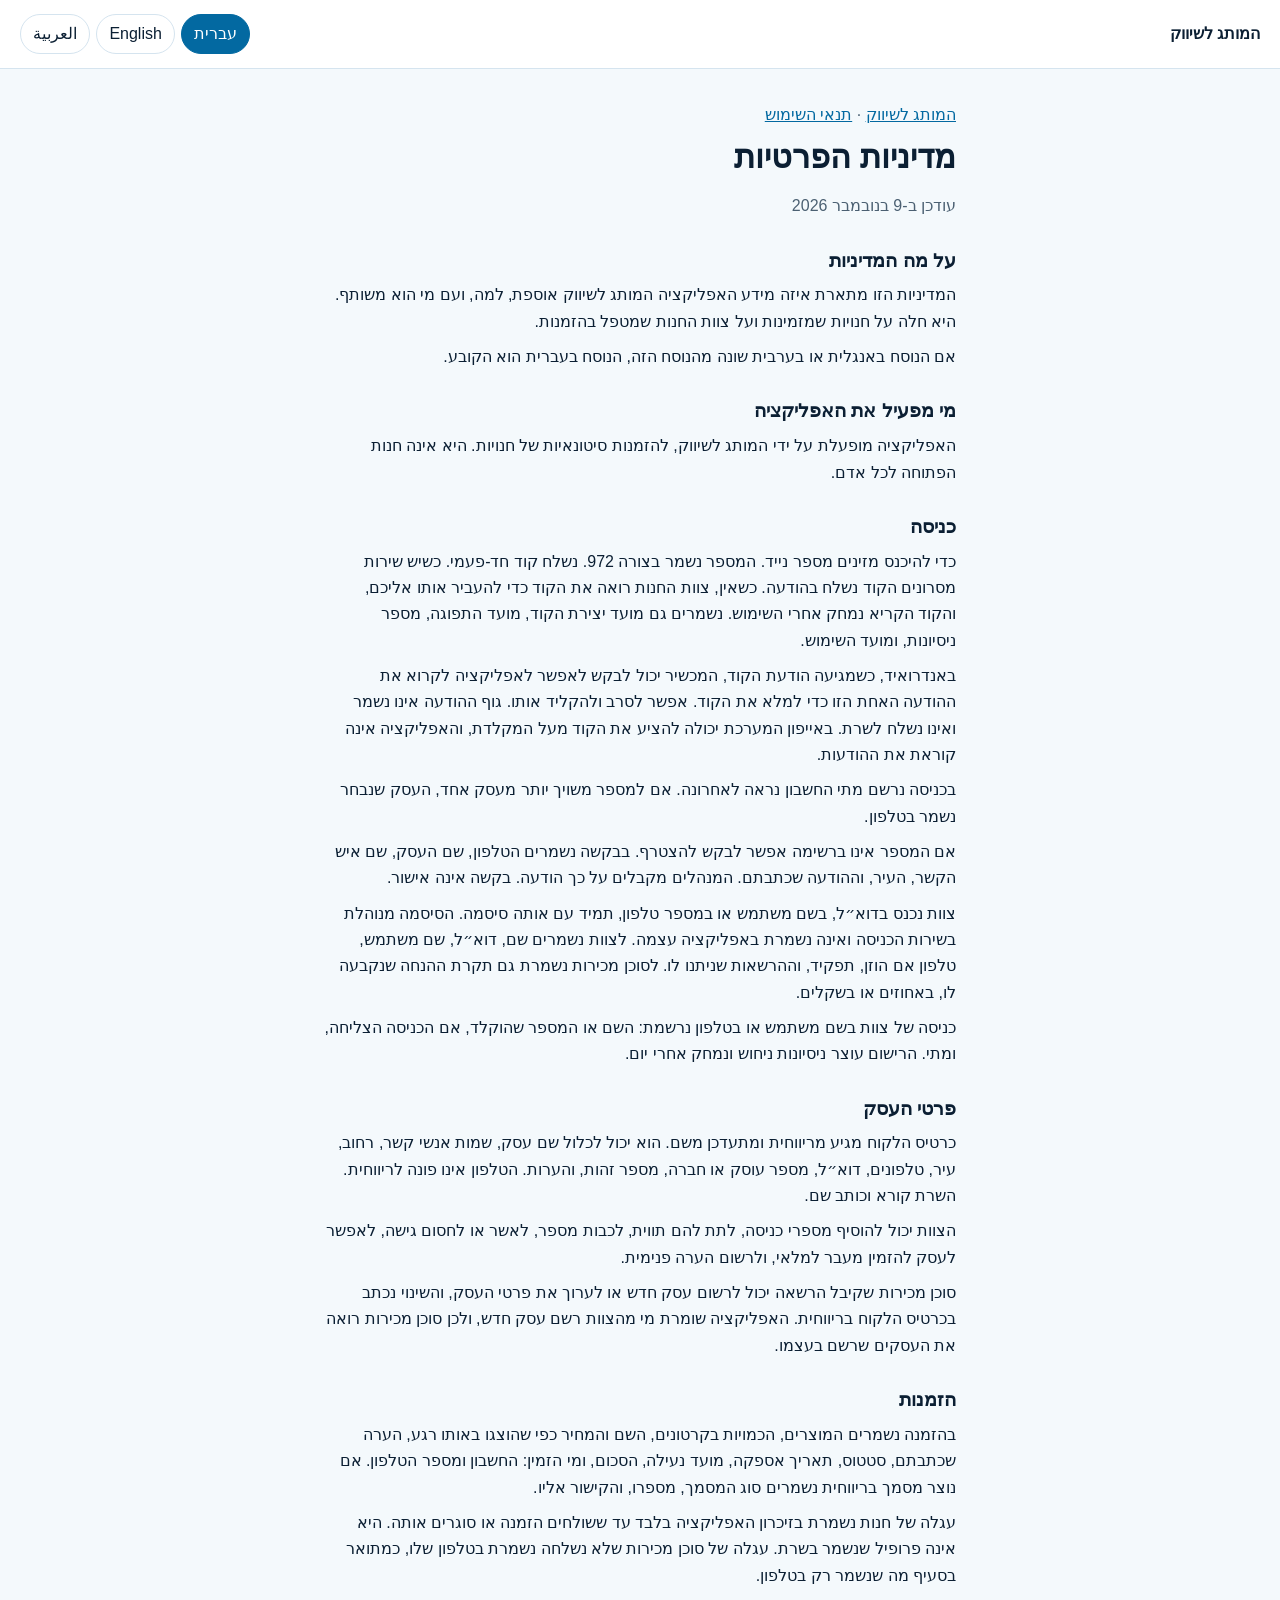
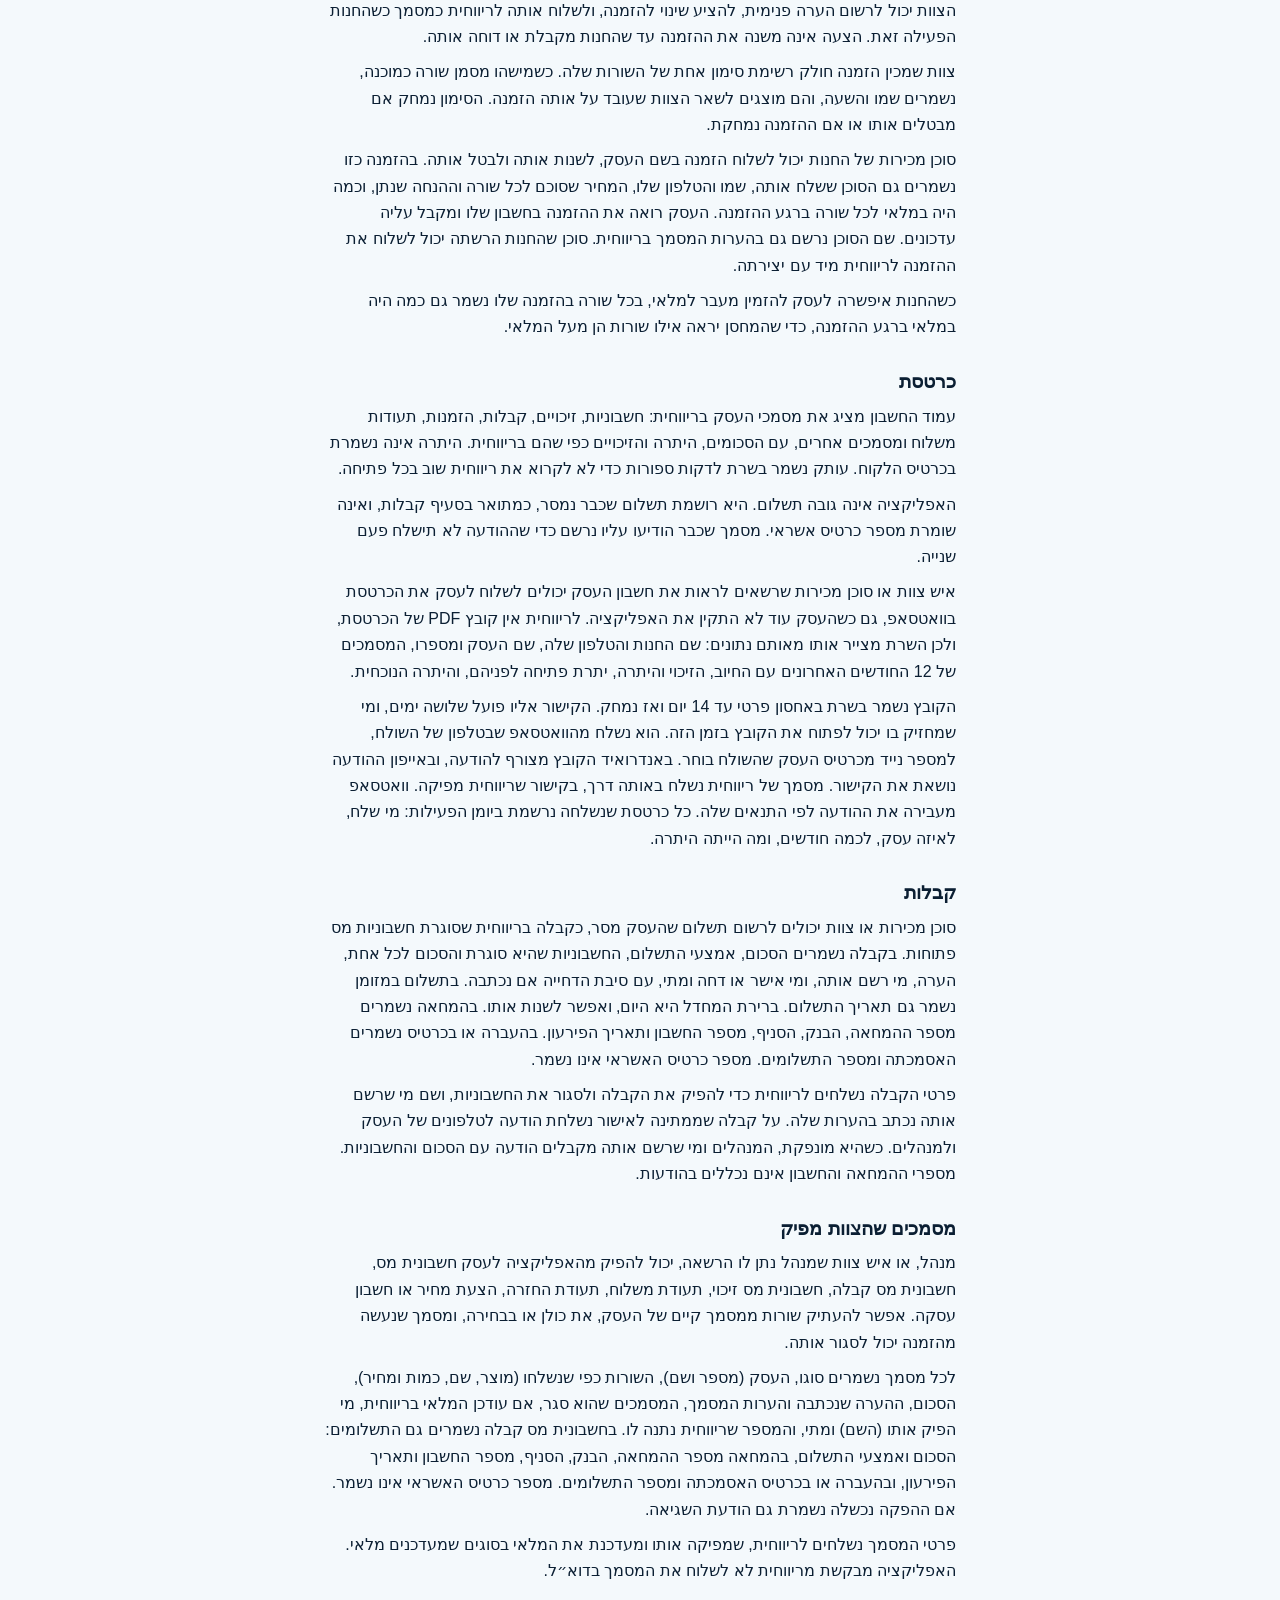
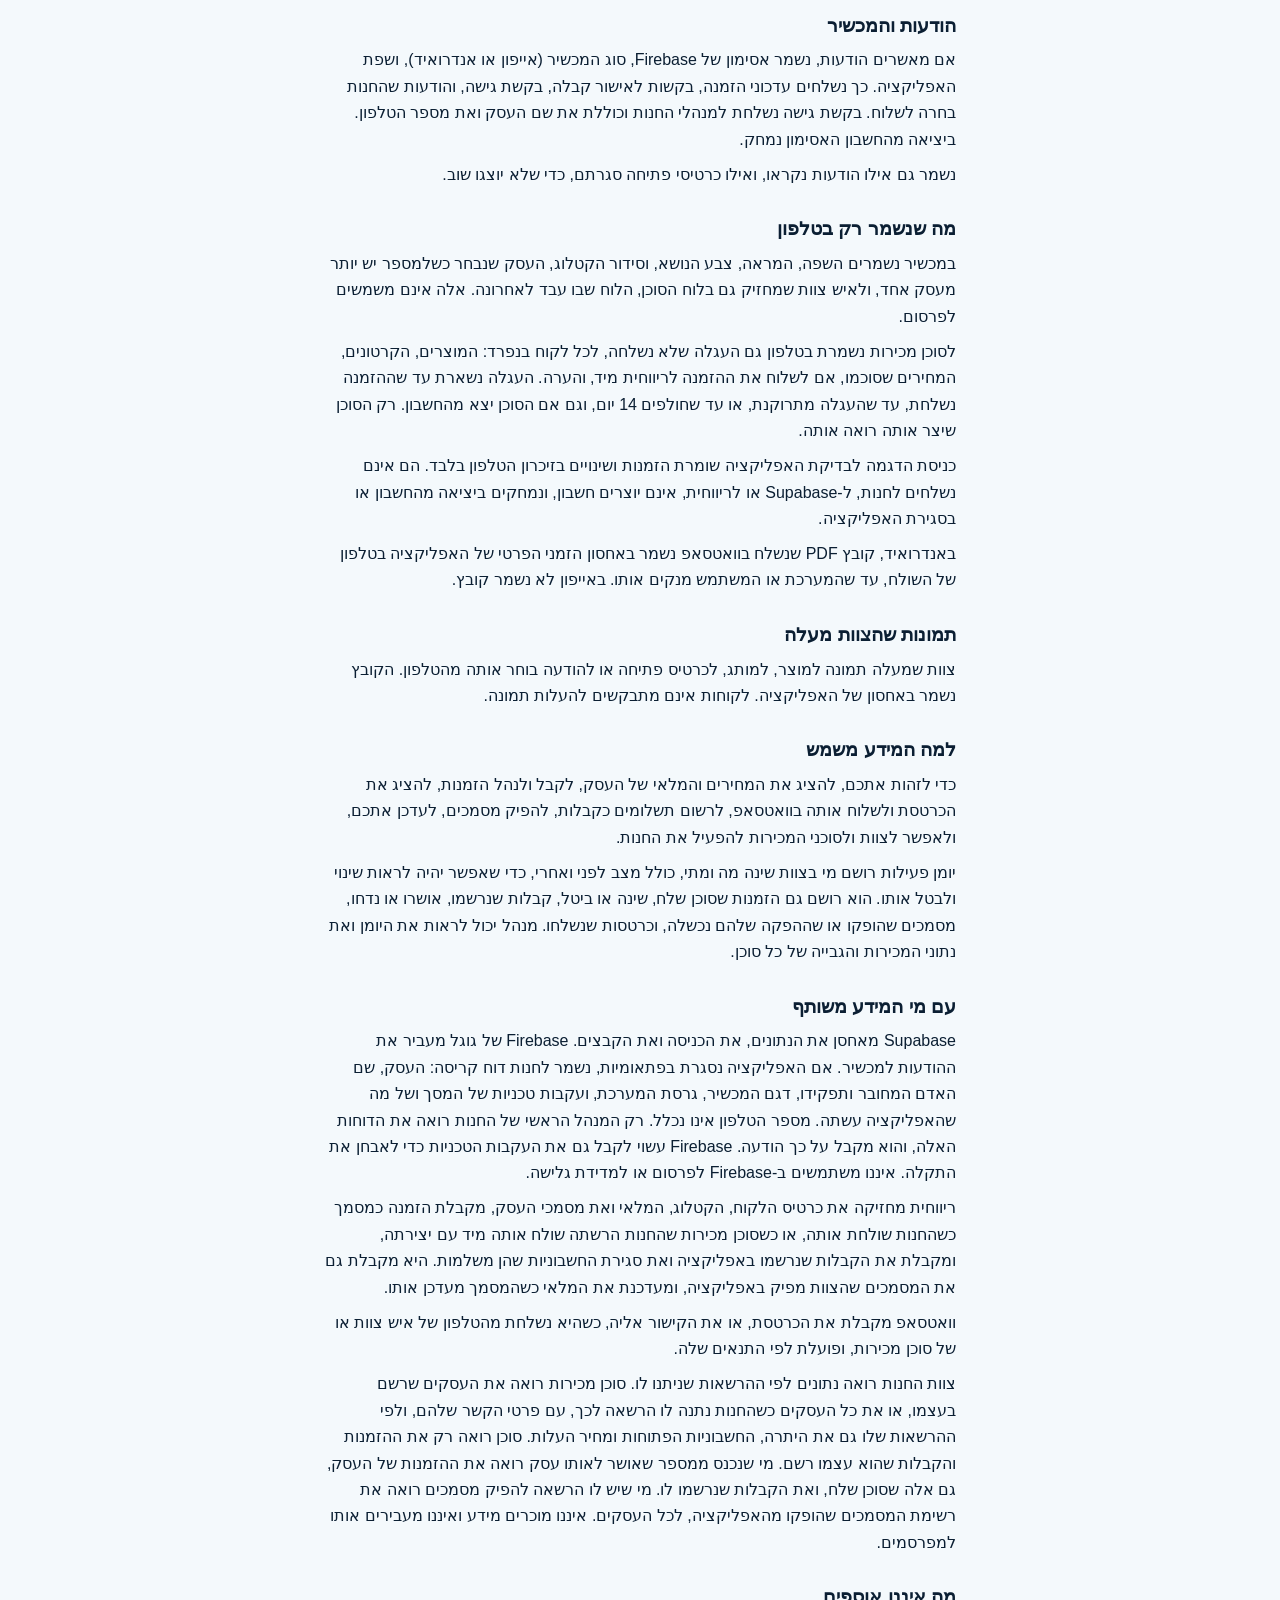
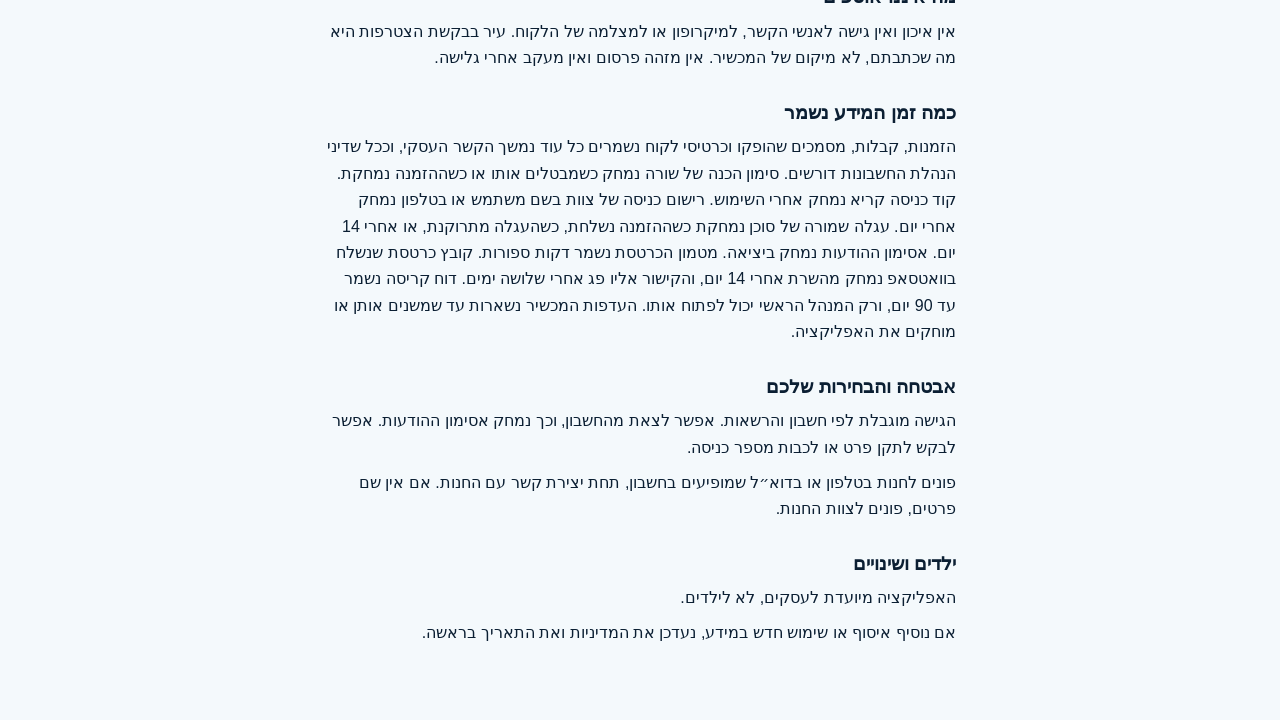
==== commit 3ead438f: "Publish that a cash payment keeps the date it was received. Co-authored-by: Cursor <cursoragent@curs" ====
--- a/privacy/index.html
+++ b/privacy/index.html
@@ -49,7 +49,7 @@
 <p>איש צוות או סוכן מכירות שרשאים לראות את חשבון העסק יכולים לשלוח לעסק את הכרטסת בוואטסאפ, גם כשהעסק עוד לא התקין את האפליקציה. לריווחית אין קובץ PDF של הכרטסת, ולכן השרת מצייר אותו מאותם נתונים: שם החנות והטלפון שלה, שם העסק ומספרו, המסמכים של 12 החודשים האחרונים עם החיוב, הזיכוי והיתרה, יתרת פתיחה לפניהם, והיתרה הנוכחית.</p>
 <p>הקובץ נשמר בשרת באחסון פרטי עד 14 יום ואז נמחק. הקישור אליו פועל שלושה ימים, ומי שמחזיק בו יכול לפתוח את הקובץ בזמן הזה. הוא נשלח מהוואטסאפ שבטלפון של השולח, למספר נייד מכרטיס העסק שהשולח בוחר. באנדרואיד הקובץ מצורף להודעה, ובאייפון ההודעה נושאת את הקישור. מסמך של ריווחית נשלח באותה דרך, בקישור שריווחית מפיקה. וואטסאפ מעבירה את ההודעה לפי התנאים שלה. כל כרטסת שנשלחה נרשמת ביומן הפעילות: מי שלח, לאיזה עסק, לכמה חודשים, ומה הייתה היתרה.</p>
 <h2>קבלות</h2>
-<p>סוכן מכירות או צוות יכולים לרשום תשלום שהעסק מסר, כקבלה בריווחית שסוגרת חשבוניות מס פתוחות. בקבלה נשמרים הסכום, אמצעי התשלום, החשבוניות שהיא סוגרת והסכום לכל אחת, הערה, מי רשם אותה, ומי אישר או דחה ומתי, עם סיבת הדחייה אם נכתבה. בהמחאה נשמרים מספר ההמחאה, הבנק, הסניף, מספר החשבון ותאריך הפירעון. בהעברה או בכרטיס נשמרים האסמכתה ומספר התשלומים. מספר כרטיס האשראי אינו נשמר.</p>
+<p>סוכן מכירות או צוות יכולים לרשום תשלום שהעסק מסר, כקבלה בריווחית שסוגרת חשבוניות מס פתוחות. בקבלה נשמרים הסכום, אמצעי התשלום, החשבוניות שהיא סוגרת והסכום לכל אחת, הערה, מי רשם אותה, ומי אישר או דחה ומתי, עם סיבת הדחייה אם נכתבה. בתשלום במזומן נשמר גם תאריך התשלום. ברירת המחדל היא היום, ואפשר לשנות אותו. בהמחאה נשמרים מספר ההמחאה, הבנק, הסניף, מספר החשבון ותאריך הפירעון. בהעברה או בכרטיס נשמרים האסמכתה ומספר התשלומים. מספר כרטיס האשראי אינו נשמר.</p>
 <p>פרטי הקבלה נשלחים לריווחית כדי להפיק את הקבלה ולסגור את החשבוניות, ושם מי שרשם אותה נכתב בהערות שלה. על קבלה שממתינה לאישור נשלחת הודעה לטלפונים של העסק ולמנהלים. כשהיא מונפקת, המנהלים ומי שרשם אותה מקבלים הודעה עם הסכום והחשבוניות. מספרי ההמחאה והחשבון אינם נכללים בהודעות.</p>
 <h2>מסמכים שהצוות מפיק</h2>
 <p>מנהל, או איש צוות שמנהל נתן לו הרשאה, יכול להפיק מהאפליקציה לעסק חשבונית מס, חשבונית מס קבלה, חשבונית מס זיכוי, תעודת משלוח, תעודת החזרה, הצעת מחיר או חשבון עסקה. אפשר להעתיק שורות ממסמך קיים של העסק, את כולן או בבחירה, ומסמך שנעשה מהזמנה יכול לסגור אותה.</p>
@@ -115,7 +115,7 @@
 <p>Staff or a sales agent who may see a business’s account can send that business its statement on WhatsApp, even when the business has not installed the app yet. Rivhit has no PDF of the statement, so the server draws one from the same data: the store’s name and phone, the business name and number, the documents of the last 12 months with the debit, the credit, and the balance, an opening balance before them, and the current balance.</p>
 <p>The file is kept on the server in private storage for up to 14 days and is then deleted. The link to it works for three days, and whoever holds the link can open the file during that time. It is sent from WhatsApp on the sender’s own phone to a mobile number from the business card that the sender picks. On Android the file is attached to the message, and on iPhone the message carries the link. A Rivhit document is sent the same way, by a link that Rivhit produces. WhatsApp passes the message on under its own terms. Each statement that was sent is recorded in the activity log: who sent it, to which business, for how many months, and what the balance was.</p>
 <h2>Receipts</h2>
-<p>A sales agent or staff can record a payment the business made, as a Rivhit receipt that closes open tax invoices. The receipt keeps the amount, the payment method, the invoices it closes and the amount for each, a note, who recorded it, and who confirmed or declined it and when, with the reason for declining if one was written. For a check, the check number, bank, branch, account number, and due date are kept. For a transfer or a card, the reference and the number of installments are kept. A card number is not stored.</p>
+<p>A sales agent or staff can record a payment the business made, as a Rivhit receipt that closes open tax invoices. The receipt keeps the amount, the payment method, the invoices it closes and the amount for each, a note, who recorded it, and who confirmed or declined it and when, with the reason for declining if one was written. A cash payment also keeps the date it was made. That date starts as today and can be changed. For a check, the check number, bank, branch, account number, and due date are kept. For a transfer or a card, the reference and the number of installments are kept. A card number is not stored.</p>
 <p>The receipt details are sent to Rivhit to issue the receipt and close the invoices, and the name of whoever recorded it is written in its comments. A receipt that waits for approval is announced to the business’s phones and to the admins. When it is issued, the admins and whoever recorded it get a notice with the amount and the invoices. Check and account numbers are not included in notices.</p>
 <h2>Documents staff issue</h2>
 <p>An admin, or a staff member an admin has allowed, can issue a tax invoice, a tax invoice receipt, a credit invoice, a delivery note, a return note, a price quote, or a pro forma invoice for a business from the app. Lines can be copied from an existing document of the business, all of them or a selection, and a document made from an order can close it.</p>
@@ -181,7 +181,7 @@
 <p>يمكن لفرد من الطاقم أو لمندوب مبيعات يحق لهما رؤية حساب المنشأة أن يرسلا إليها كشف الحساب عبر واتساب، حتى لو لم تثبّت المنشأة التطبيق بعد. ليس لدى ريفيحيت ملف PDF لكشف الحساب، ولذلك يرسمه الخادم من البيانات نفسها: اسم المتجر وهاتفه، واسم المنشأة ورقمها، ومستندات آخر 12 شهرًا مع المدين والدائن والرصيد، ورصيدًا افتتاحيًا قبلها، والرصيد الحالي.</p>
 <p>يُحفظ الملف على الخادم في تخزين خاص مدة تصل إلى 14 يومًا ثم يُحذف. الرابط إليه يعمل ثلاثة أيام، ومن يحمل الرابط يستطيع فتح الملف خلال هذه المدة. يُرسل من واتساب على هاتف المرسل إلى رقم جوّال من بطاقة المنشأة يختاره المرسل. على أندرويد يُرفق الملف بالرسالة، وعلى آيفون تحمل الرسالة الرابط. يُرسل مستند من ريفيحيت بالطريقة نفسها، برابط تنتجه ريفيحيت. يمرّر واتساب الرسالة وفق شروطه. يُسجَّل كل كشف أُرسل في سجل النشاط: من أرسله، ولأي منشأة، ولكم شهرًا، وكم كان الرصيد.</p>
 <h2>الوصولات</h2>
-<p>يمكن لمندوب المبيعات أو للطاقم تسجيل دفعة سلّمتها المنشأة، كوصل في ريفيحيت يغلق فواتير ضريبية مفتوحة. يُحفظ في الوصل المبلغ ووسيلة الدفع والفواتير التي يغلقها والمبلغ لكل منها وملاحظة ومن سجّله ومن وافق عليه أو رفضه ومتى، مع سبب الرفض إن كُتب. في الشيك يُحفظ رقم الشيك والبنك والفرع ورقم الحساب وتاريخ الاستحقاق. في التحويل أو البطاقة يُحفظ المرجع وعدد الدفعات. رقم البطاقة لا يُحفظ.</p>
+<p>يمكن لمندوب المبيعات أو للطاقم تسجيل دفعة سلّمتها المنشأة، كوصل في ريفيحيت يغلق فواتير ضريبية مفتوحة. يُحفظ في الوصل المبلغ ووسيلة الدفع والفواتير التي يغلقها والمبلغ لكل منها وملاحظة ومن سجّله ومن وافق عليه أو رفضه ومتى، مع سبب الرفض إن كُتب. في الدفع نقدًا يُحفظ أيضًا تاريخ الدفع. التاريخ الافتراضي هو اليوم ويمكن تغييره. في الشيك يُحفظ رقم الشيك والبنك والفرع ورقم الحساب وتاريخ الاستحقاق. في التحويل أو البطاقة يُحفظ المرجع وعدد الدفعات. رقم البطاقة لا يُحفظ.</p>
 <p>تُرسل تفاصيل الوصل إلى ريفيحيت لإصدار الوصل وإغلاق الفواتير، ويُكتب في ملاحظاته اسم من سجّله. الوصل الذي ينتظر الموافقة يُبلَّغ به إلى هواتف المنشأة وإلى المديرين. عند إصداره يتلقى المديرون ومن سجّله إشعارًا بالمبلغ والفواتير. أرقام الشيكات والحسابات لا تُدرج في الإشعارات.</p>
 <h2>مستندات يصدرها الطاقم</h2>
 <p>يمكن للمدير، أو لفرد من الطاقم منحه المدير الصلاحية، أن يصدر من التطبيق للمنشأة فاتورة ضريبية أو فاتورة ضريبية وإيصال أو فاتورة ضريبية دائنة أو سند تسليم أو سند إرجاع أو عرض سعر أو فاتورة أولية. يمكن نسخ بنود من مستند قائم للمنشأة، كلها أو بالاختيار، والمستند المأخوذ من طلب يمكن أن يغلقه.</p>
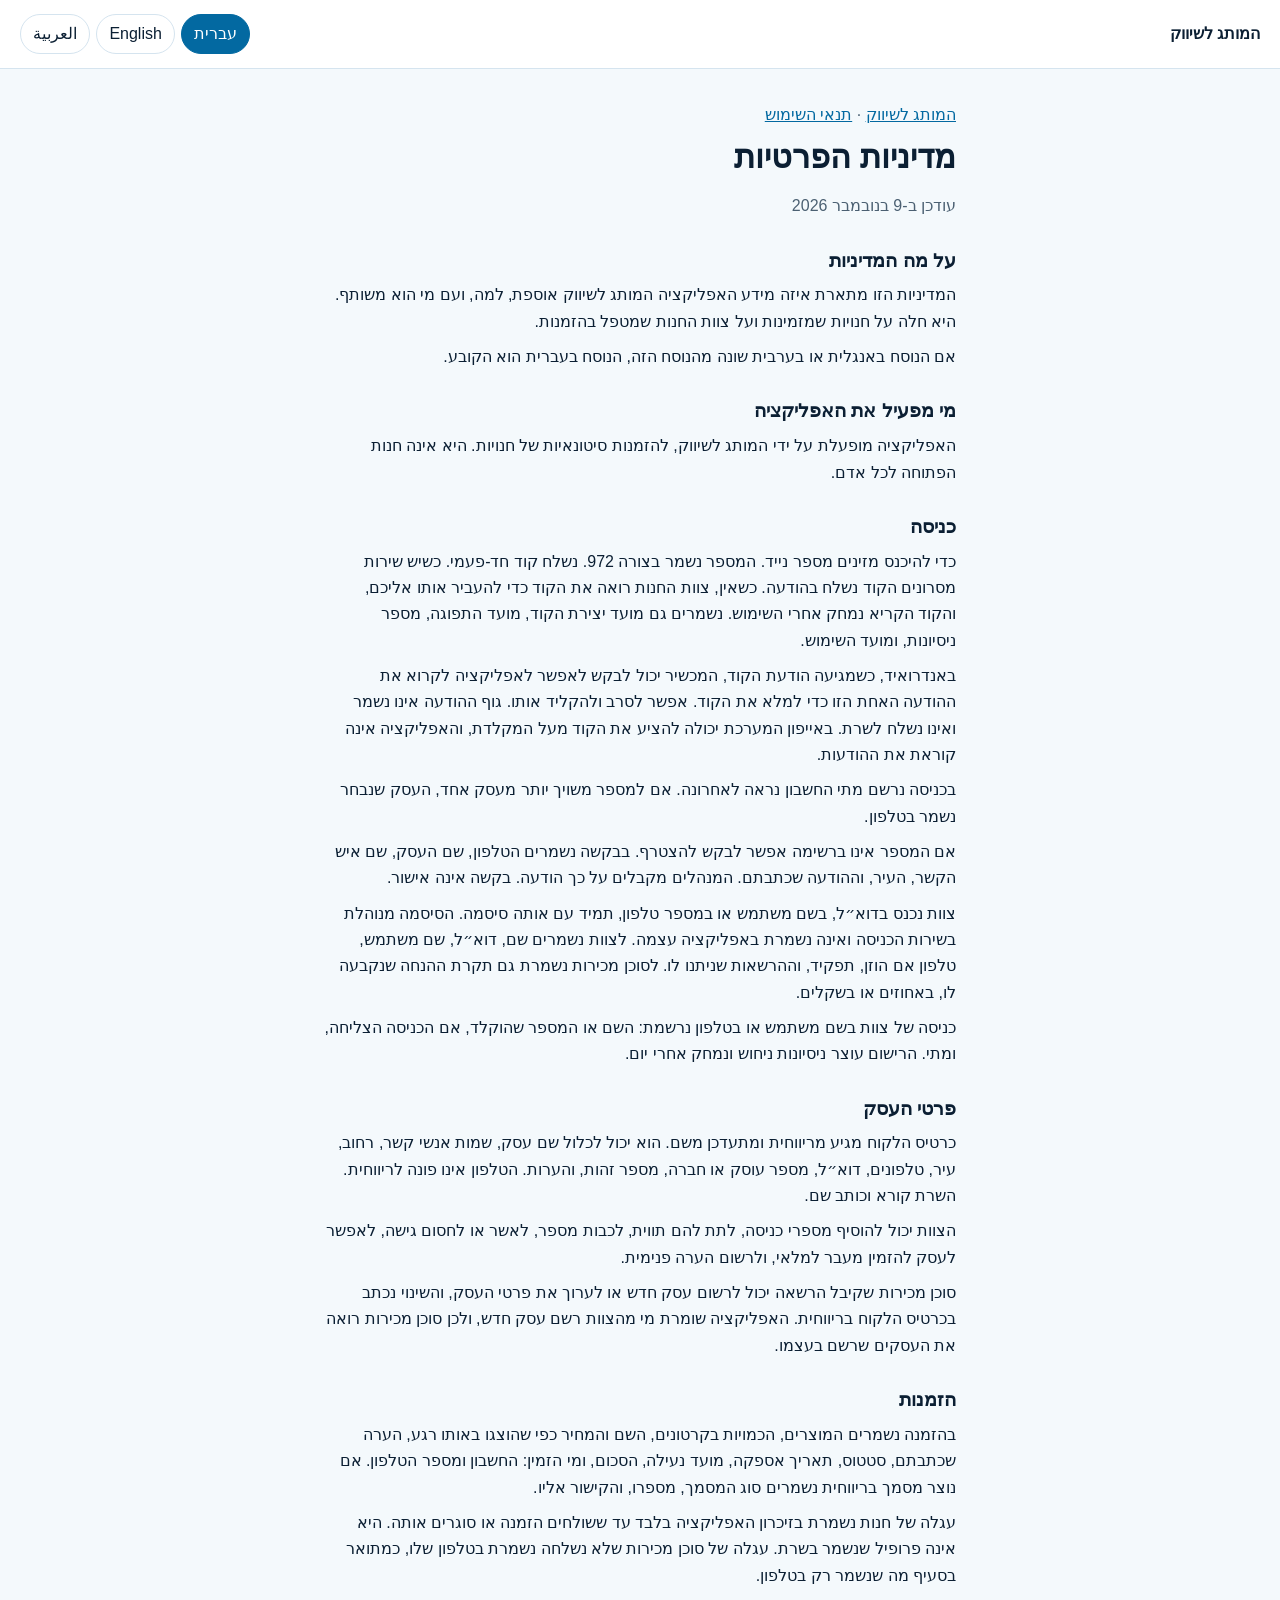
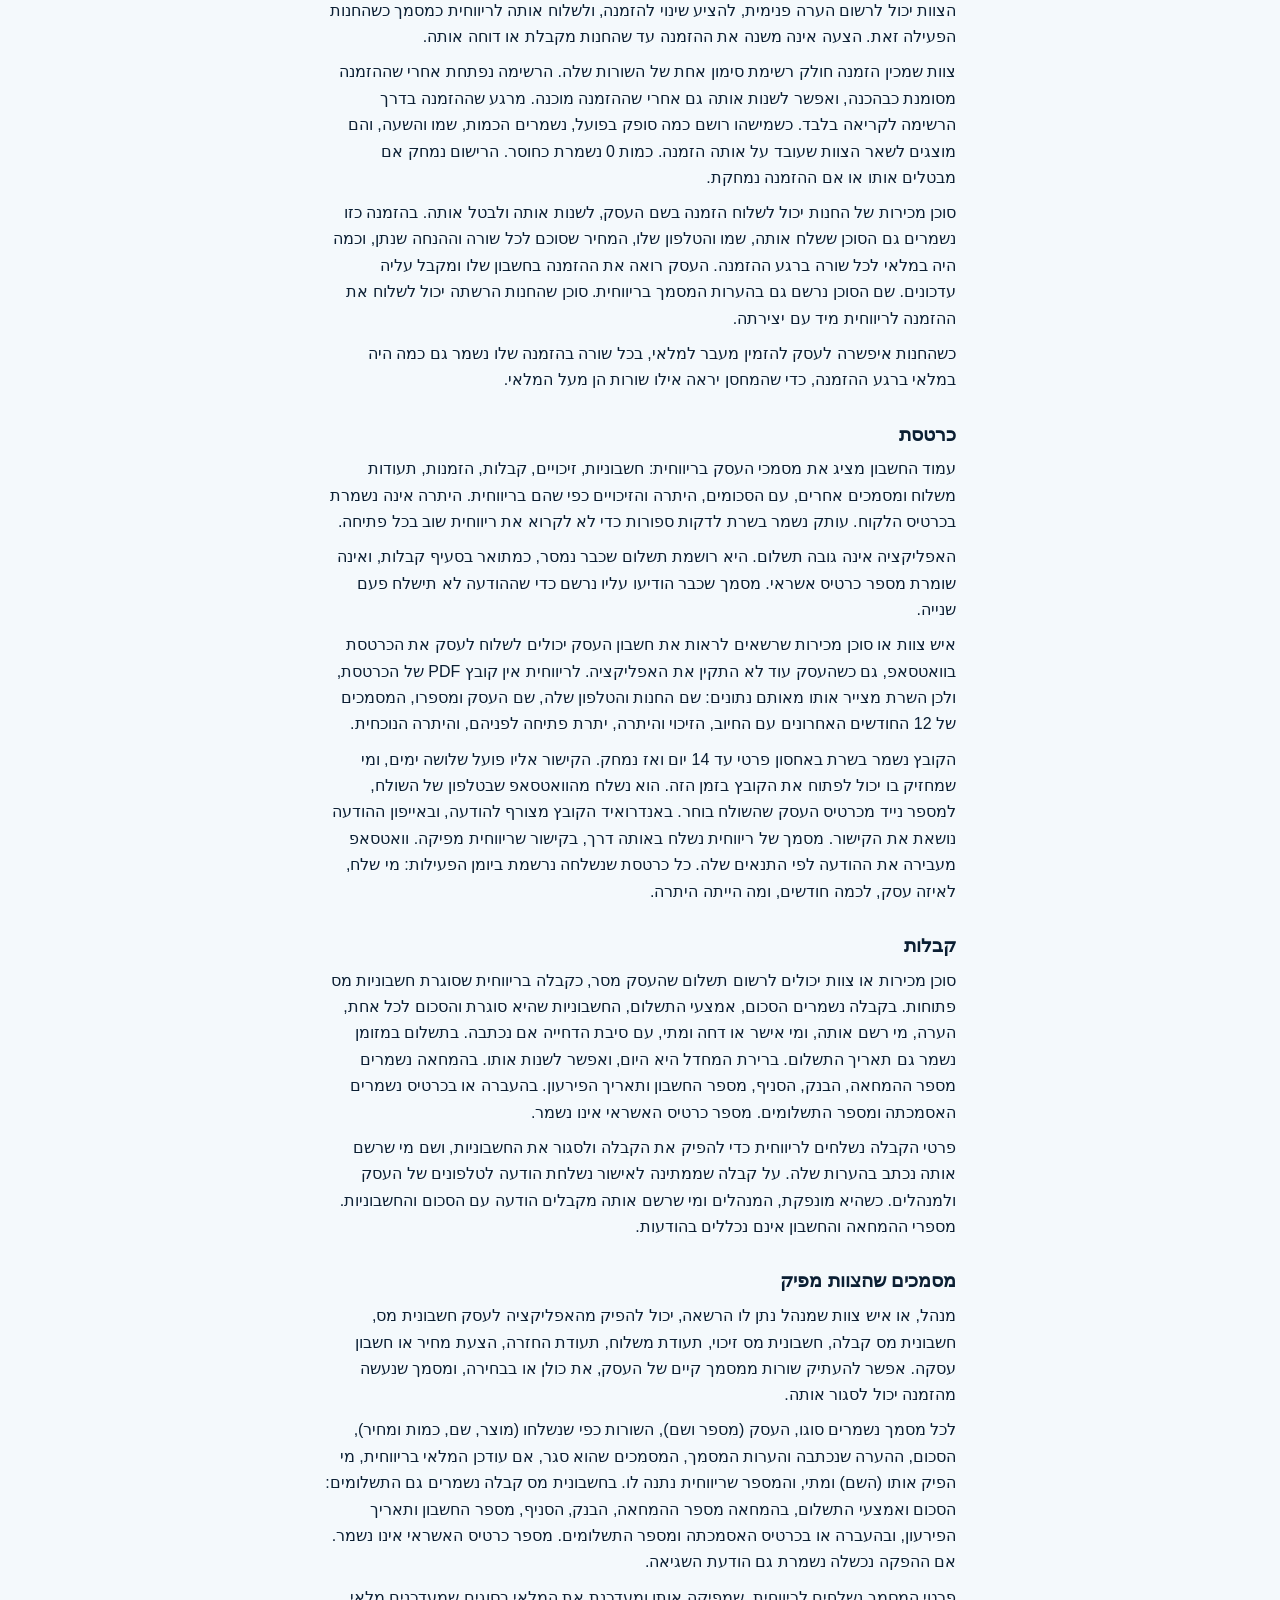
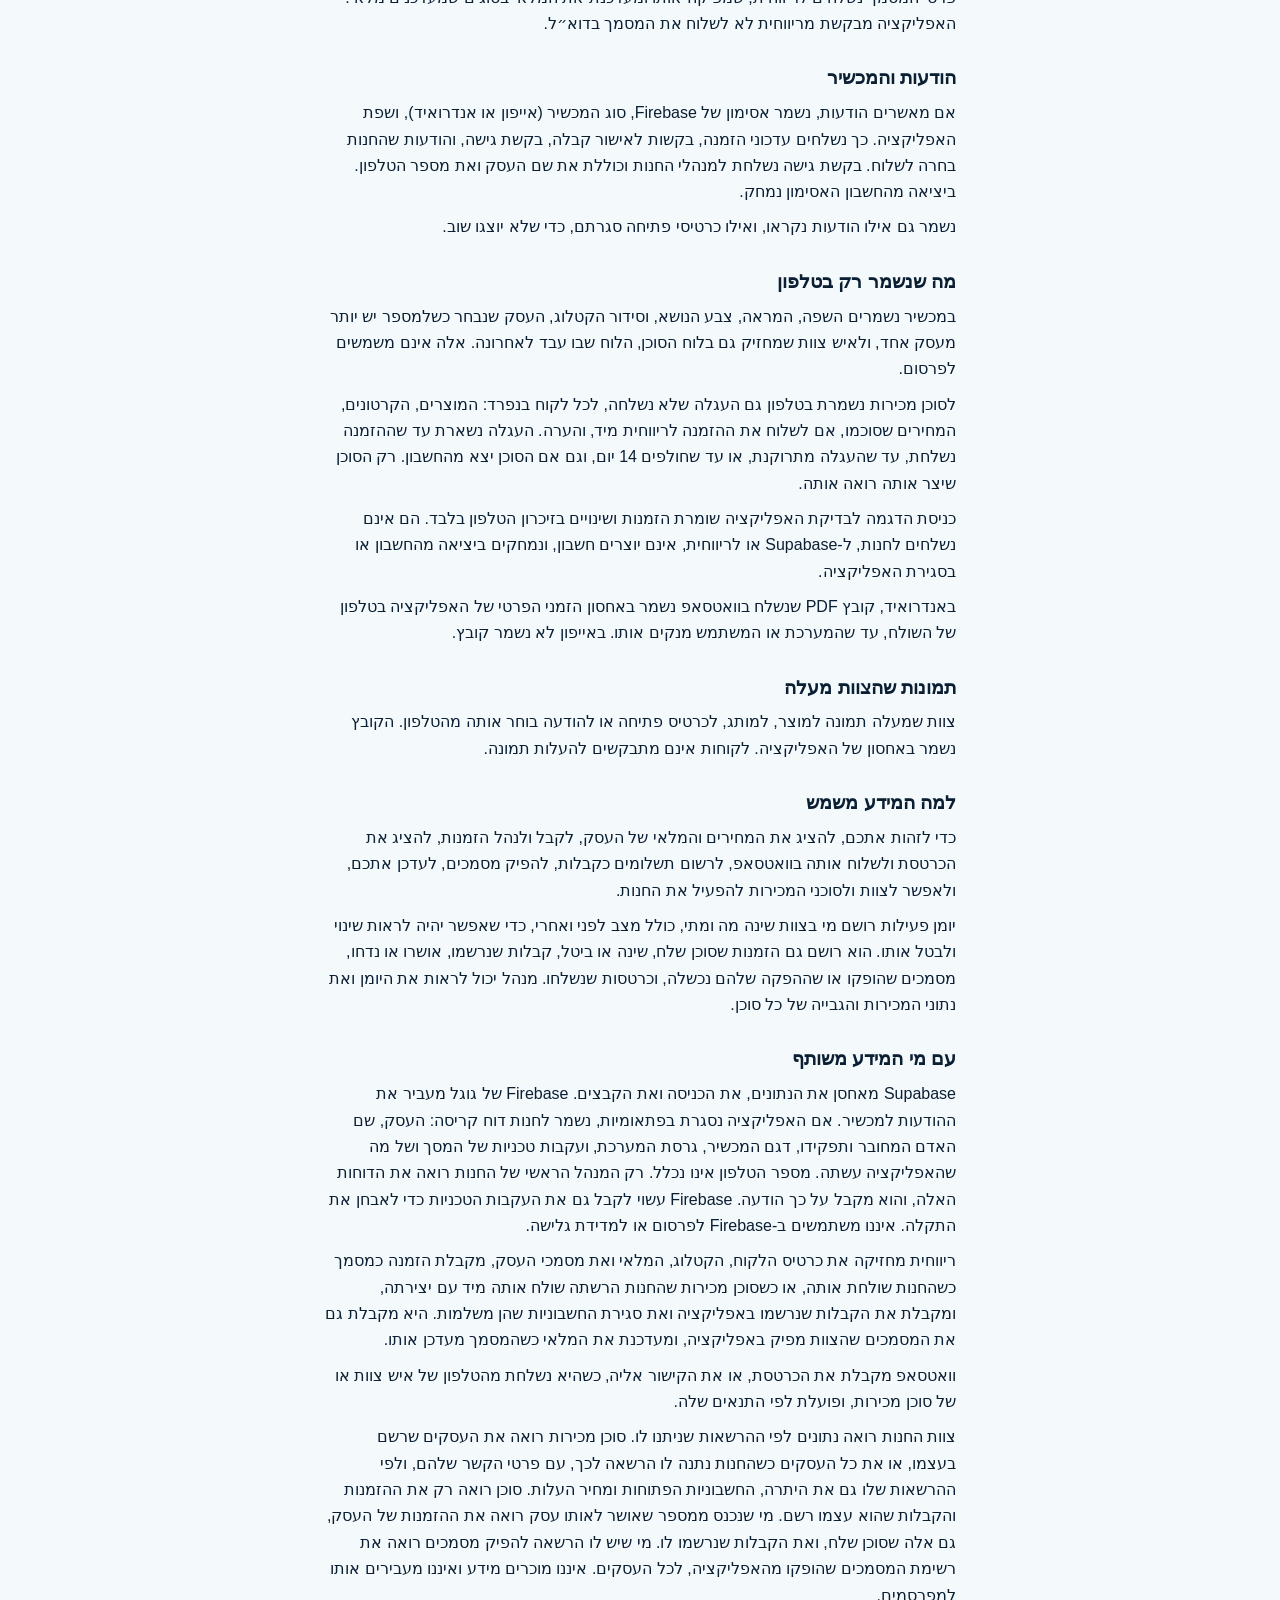
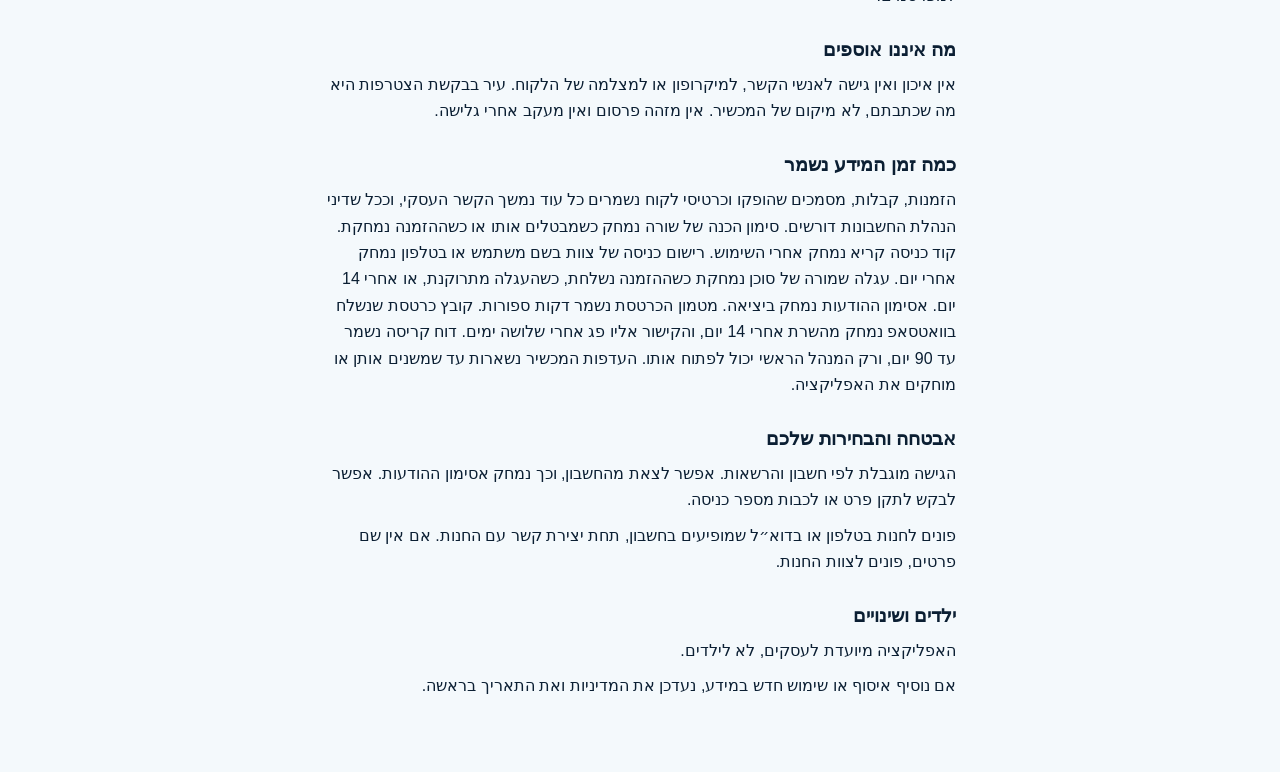
==== commit d6d0d405: "Publish that packed quantities are kept, and the preparation list locks once an order is on the way." ====
--- a/privacy/index.html
+++ b/privacy/index.html
@@ -40,7 +40,7 @@
 <p>בהזמנה נשמרים המוצרים, הכמויות בקרטונים, השם והמחיר כפי שהוצגו באותו רגע, הערה שכתבתם, סטטוס, תאריך אספקה, מועד נעילה, הסכום, ומי הזמין: החשבון ומספר הטלפון. אם נוצר מסמך בריווחית נשמרים סוג המסמך, מספרו, והקישור אליו.</p>
 <p>עגלה של חנות נשמרת בזיכרון האפליקציה בלבד עד ששולחים הזמנה או סוגרים אותה. היא אינה פרופיל שנשמר בשרת. עגלה של סוכן מכירות שלא נשלחה נשמרת בטלפון שלו, כמתואר בסעיף מה שנשמר רק בטלפון.</p>
 <p>הצוות יכול לרשום הערה פנימית, להציע שינוי להזמנה, ולשלוח אותה לריווחית כמסמך כשהחנות הפעילה זאת. הצעה אינה משנה את ההזמנה עד שהחנות מקבלת או דוחה אותה.</p>
-<p>צוות שמכין הזמנה חולק רשימת סימון אחת של השורות שלה. כשמישהו מסמן שורה כמוכנה, נשמרים שמו והשעה, והם מוצגים לשאר הצוות שעובד על אותה הזמנה. הסימון נמחק אם מבטלים אותו או אם ההזמנה נמחקת.</p>
+<p>צוות שמכין הזמנה חולק רשימת סימון אחת של השורות שלה. הרשימה נפתחת אחרי שההזמנה מסומנת כבהכנה, ואפשר לשנות אותה גם אחרי שההזמנה מוכנה. מרגע שההזמנה בדרך הרשימה לקריאה בלבד. כשמישהו רושם כמה סופק בפועל, נשמרים הכמות, שמו והשעה, והם מוצגים לשאר הצוות שעובד על אותה הזמנה. כמות 0 נשמרת כחוסר. הרישום נמחק אם מבטלים אותו או אם ההזמנה נמחקת.</p>
 <p>סוכן מכירות של החנות יכול לשלוח הזמנה בשם העסק, לשנות אותה ולבטל אותה. בהזמנה כזו נשמרים גם הסוכן ששלח אותה, שמו והטלפון שלו, המחיר שסוכם לכל שורה וההנחה שנתן, וכמה היה במלאי לכל שורה ברגע ההזמנה. העסק רואה את ההזמנה בחשבון שלו ומקבל עליה עדכונים. שם הסוכן נרשם גם בהערות המסמך בריווחית. סוכן שהחנות הרשתה יכול לשלוח את ההזמנה לריווחית מיד עם יצירתה.</p>
 <p>כשהחנות איפשרה לעסק להזמין מעבר למלאי, בכל שורה בהזמנה שלו נשמר גם כמה היה במלאי ברגע ההזמנה, כדי שהמחסן יראה אילו שורות הן מעל המלאי.</p>
 <h2>כרטסת</h2>
@@ -106,7 +106,7 @@
 <p>An order keeps the products, the quantities in cases, the name and price shown at that moment, a note you wrote, the status, the delivery date, the lock time, the total, and who placed it: the account and the phone number. If a Rivhit document is created, its type, number, and link are kept.</p>
 <p>A market’s cart stays only in the app’s memory until you send an order or close the app. It is not a profile stored on the server. A sales agent’s cart that has not been sent is kept on the agent’s phone, as described under What stays on the phone.</p>
 <p>Staff can write an internal note, propose a change to an order, and send the order to Rivhit as a document when the store has turned that on. A proposal does not change the order until the market accepts or declines it.</p>
-<p>Staff who prepare an order share one checklist of its lines. When someone marks a line done, the app keeps their name and the time, and shows both to the other staff working on that order. The mark is removed if the line is unmarked or the order is deleted.</p>
+<p>Staff who prepare an order share one checklist of its lines. The list opens after the order is marked as being prepared, and it can still be changed after the order is marked ready. Once the order is on the way, the list is read only. When someone records how many were actually packed, the app keeps that quantity, their name, and the time, and shows them to the other staff working on that order. A quantity of 0 is kept as missing. The record is removed if it is cleared or the order is deleted.</p>
 <p>A store sales agent can send an order for the business, change it, and cancel it. Such an order also keeps the agent who sent it, their name and phone, the price agreed for each line and the discount they gave, and how much was in stock for each line when it was ordered. The business sees the order in its account and gets updates about it. The agent’s name is also written in the comments of the Rivhit document. An agent the store allowed can send the order to Rivhit as soon as it is placed.</p>
 <p>When the store has allowed a business to order above stock, each line of its order also keeps how much was in stock when it was ordered, so the warehouse can see which lines went above stock.</p>
 <h2>The account statement</h2>
@@ -172,7 +172,7 @@
 <p>يحفظ الطلب المنتجات والكميات بالصناديق والاسم والسعر كما عُرضا في تلك اللحظة وملاحظة كتبتموها والحالة وتاريخ التوريد ووقت الإقفال والمبلغ ومن طلب: الحساب ورقم الهاتف. إذا أُنشئ مستند في ريفيحيت يُحفظ نوعه ورقمه ورابطه.</p>
 <p>تبقى سلة الزبون في ذاكرة التطبيق فقط إلى أن يُرسل الطلب أو يُغلق التطبيق. ليست ملفًا محفوظًا على الخادم. أما سلة مندوب المبيعات التي لم تُرسل فتُحفظ على هاتف المندوب، كما في بند ما يبقى على الهاتف فقط.</p>
 <p>يمكن للطاقم كتابة ملاحظة داخلية واقتراح تعديل على الطلب وإرساله إلى ريفيحيت كمستند عندما يفعّل المتجر ذلك. الاقتراح لا يغيّر الطلب إلى أن يقبله المتجر أو يرفضه.</p>
-<p>طاقم يجهّز طلبًا يتشارك قائمة تأشير واحدة لبنوده. عندما يعلّم أحد بندًا كجاهز، يُحفظ اسمه والوقت، ويظهران لبقية الطاقم الذي يعمل على الطلب نفسه. يُحذف التأشير إذا أُلغي أو إذا حُذف الطلب.</p>
+<p>طاقم يجهّز طلبًا يتشارك قائمة تأشير واحدة لبنوده. تفتح القائمة بعد تعليم الطلب بأنه قيد التجهيز، ويمكن تغييرها أيضًا بعد تعليم الطلب جاهزًا. منذ أن يصبح الطلب في الطريق تكون القائمة للقراءة فقط. عندما يسجّل أحد الكمية التي تم تجهيزها فعلًا، تُحفظ الكمية واسمه والوقت، وتظهر لبقية الطاقم الذي يعمل على الطلب نفسه. الكمية 0 تُحفظ كنقص. يُحذف التسجيل إذا أُلغي أو إذا حُذف الطلب.</p>
 <p>يمكن لمندوب مبيعات المتجر إرسال طلب باسم المنشأة وتعديله وإلغاؤه. في طلب كهذا يُحفظ أيضًا المندوب الذي أرسله واسمه وهاتفه، والسعر المتفق عليه لكل بند والخصم الذي منحه، وكم كان في المخزون لكل بند لحظة الطلب. ترى المنشأة الطلب في حسابها وتتلقى تحديثات عنه. يُكتب اسم المندوب أيضًا في ملاحظات المستند في ريفيحيت. يمكن للمندوب الذي سمح له المتجر إرسال الطلب إلى ريفيحيت فور تسجيله.</p>
 <p>عندما يسمح المتجر لمنشأة بالطلب فوق المخزون، يُحفظ في كل بند من طلبها أيضًا كم كان في المخزون لحظة الطلب، ليرى المخزن أي البنود فوق المخزون.</p>
 <h2>كشف الحساب</h2>
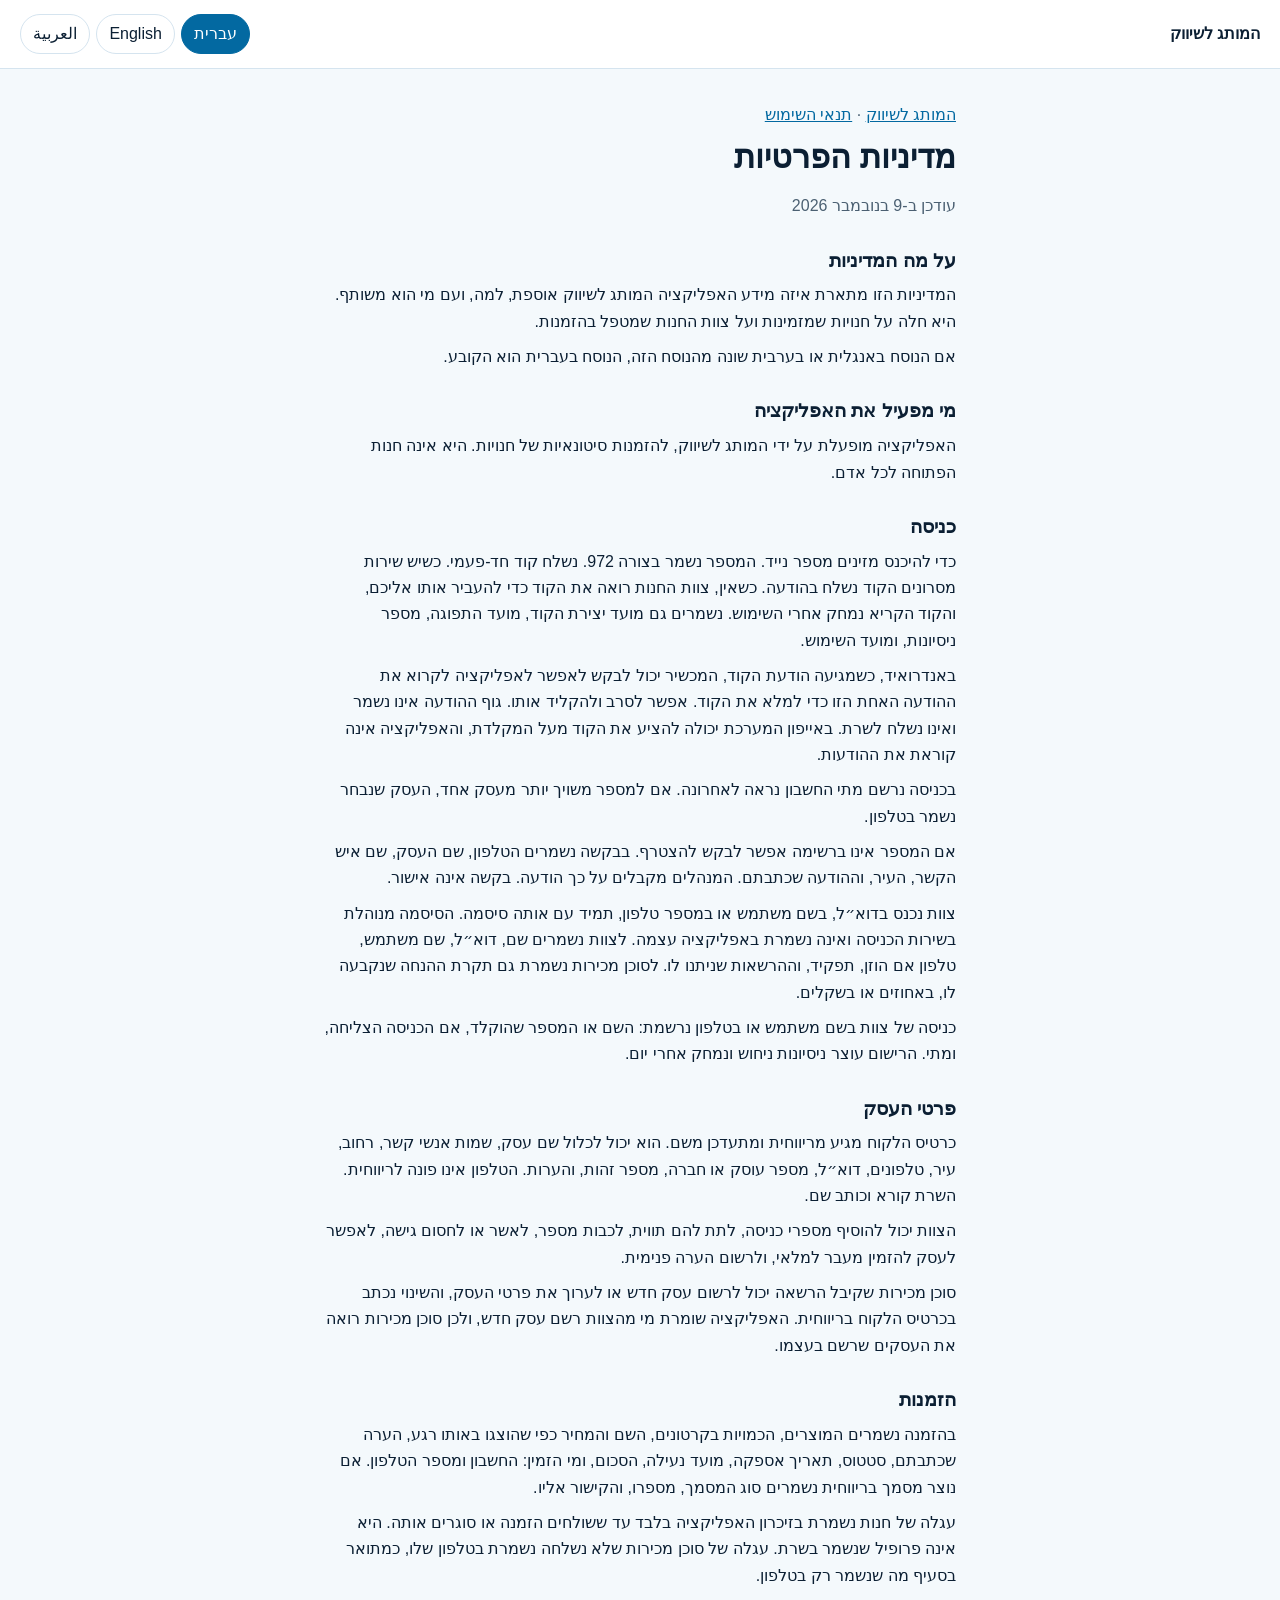
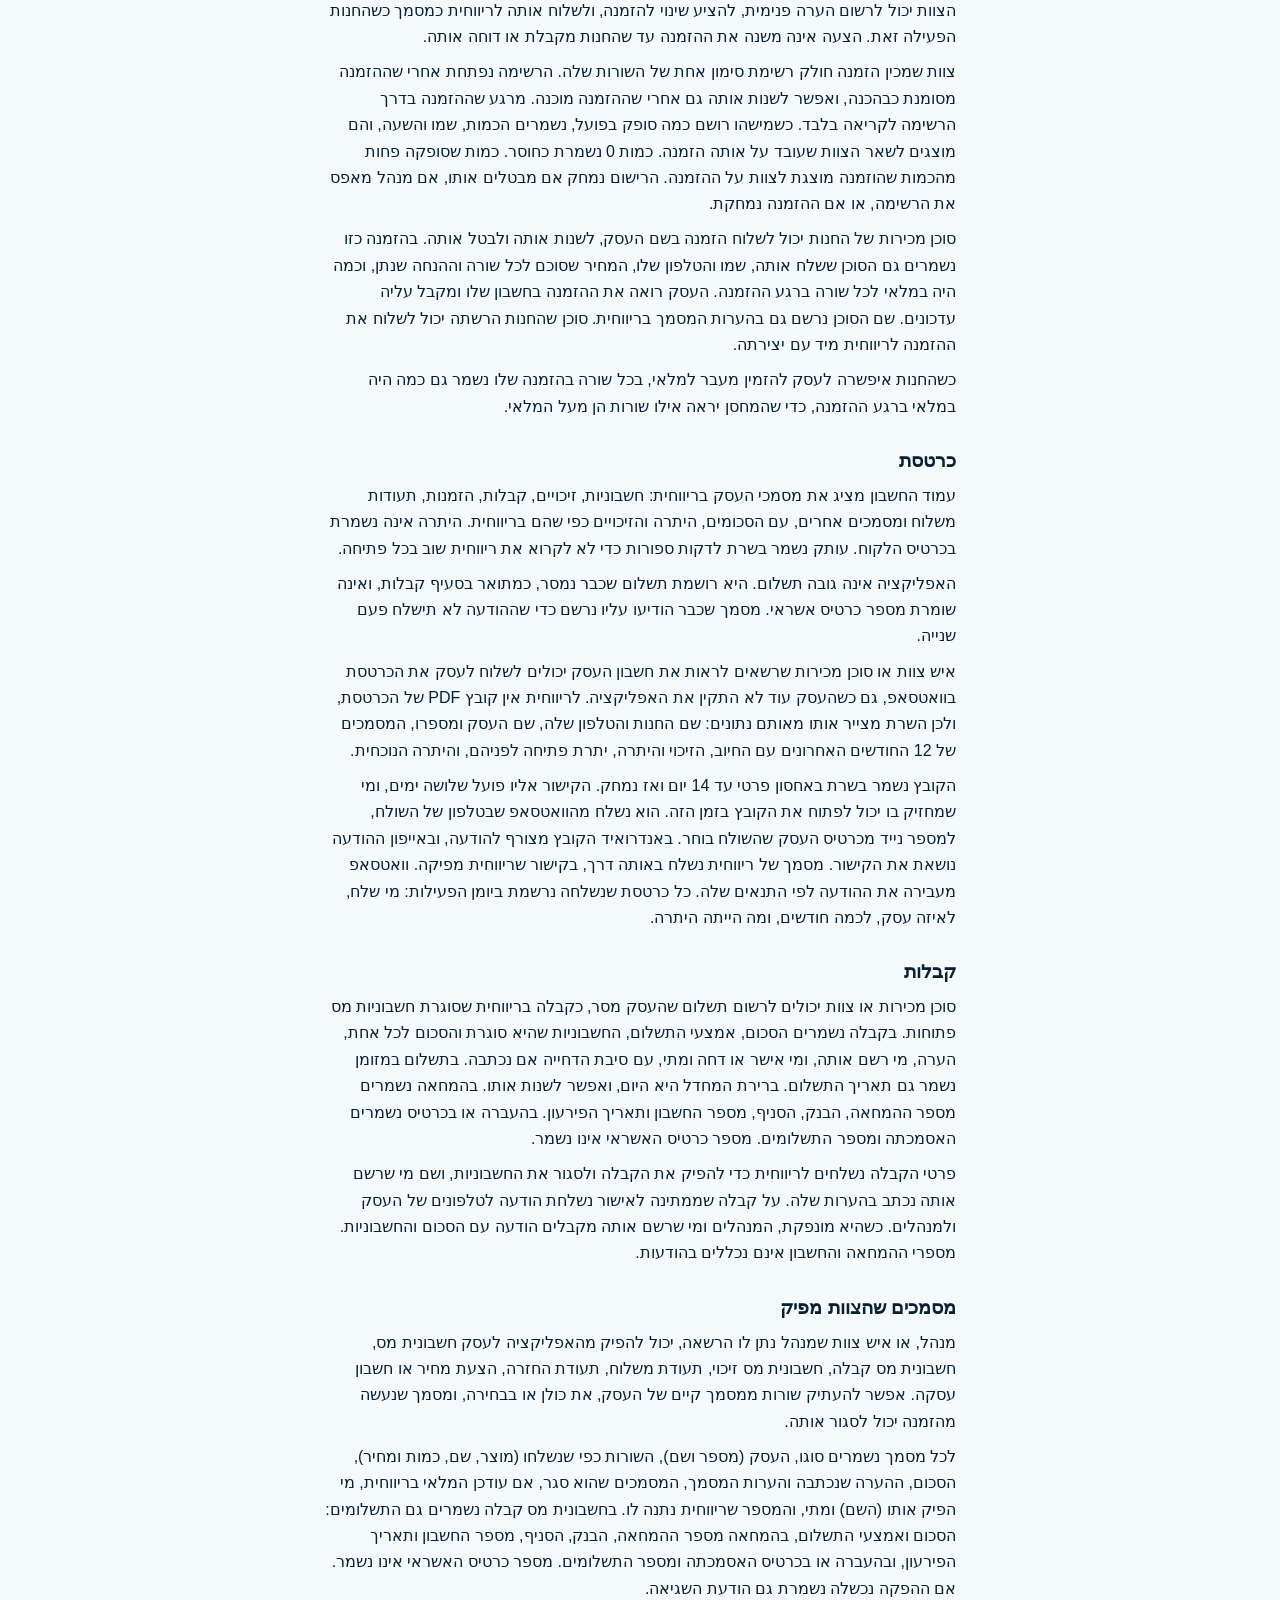
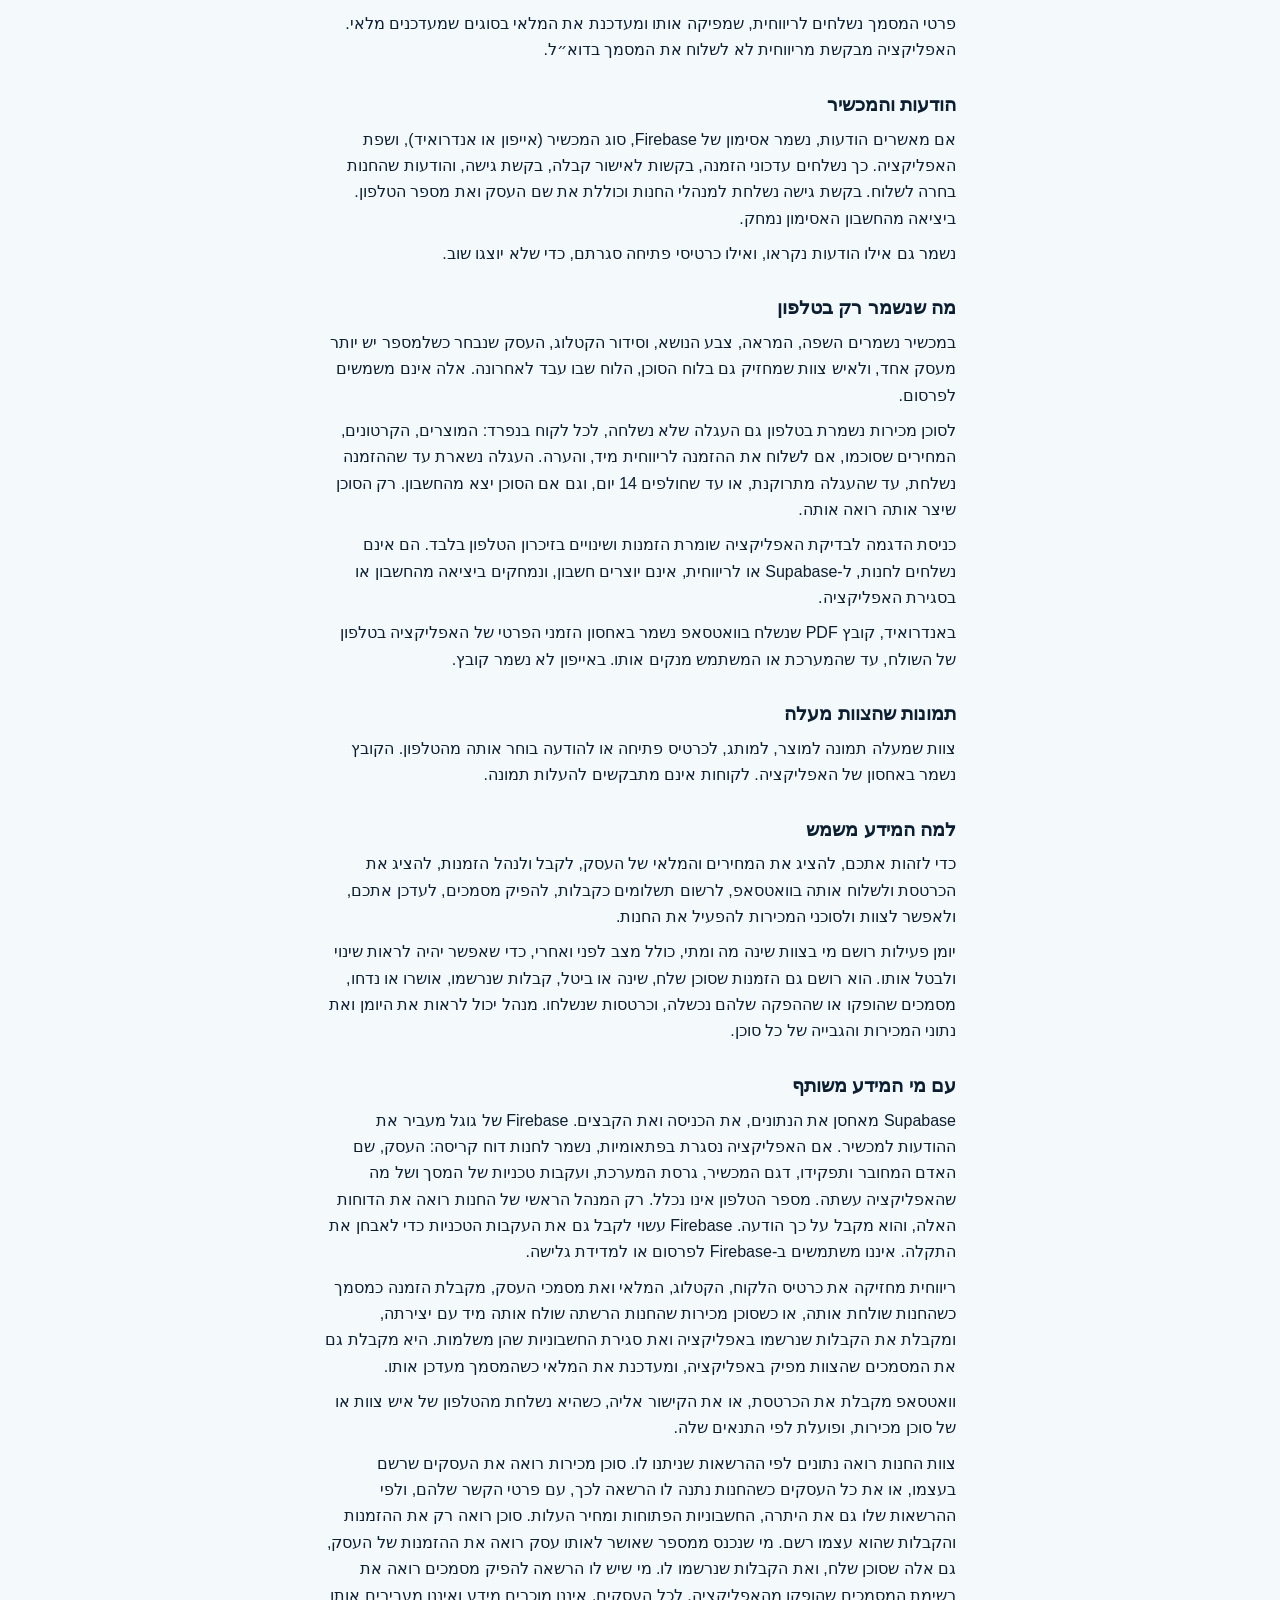
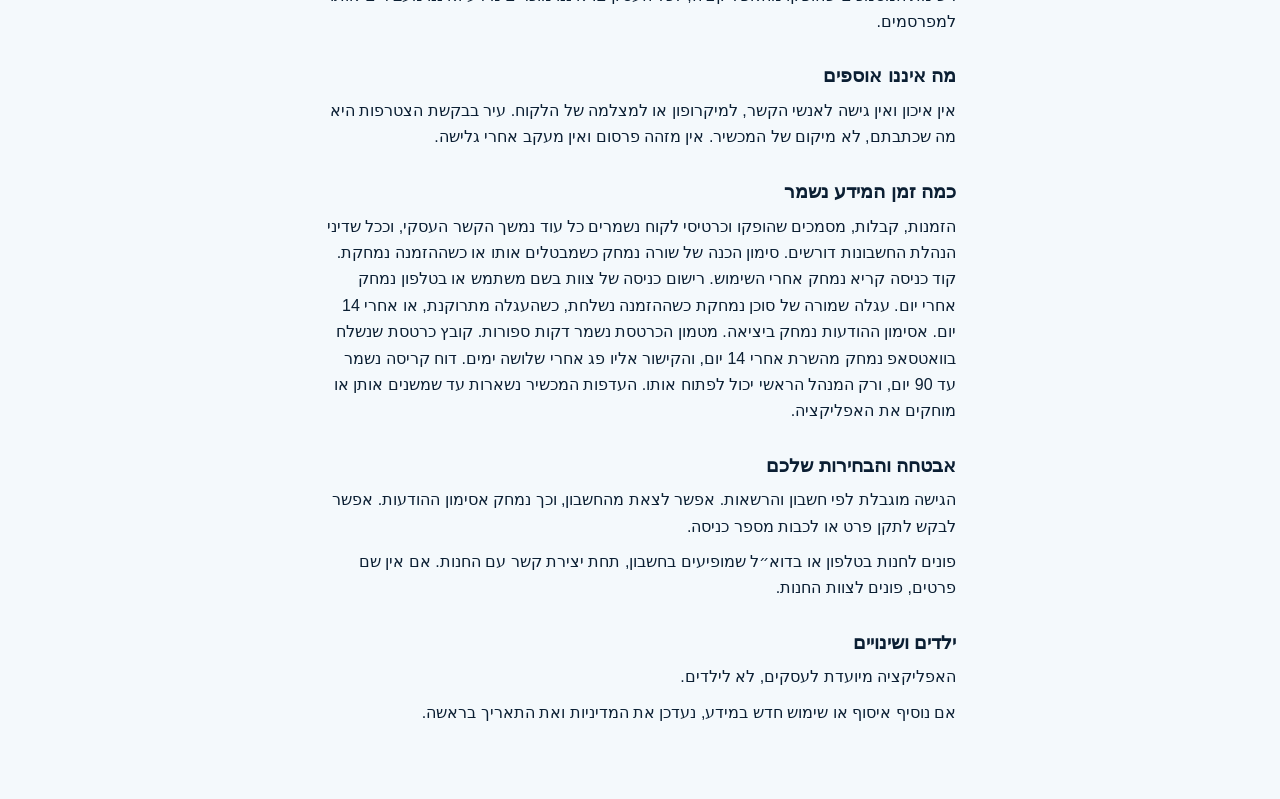
==== commit c3561510: "Publish that short packed amounts are shown, any preparer can finish the list, and an admin can rese" ====
--- a/privacy/index.html
+++ b/privacy/index.html
@@ -40,7 +40,7 @@
 <p>בהזמנה נשמרים המוצרים, הכמויות בקרטונים, השם והמחיר כפי שהוצגו באותו רגע, הערה שכתבתם, סטטוס, תאריך אספקה, מועד נעילה, הסכום, ומי הזמין: החשבון ומספר הטלפון. אם נוצר מסמך בריווחית נשמרים סוג המסמך, מספרו, והקישור אליו.</p>
 <p>עגלה של חנות נשמרת בזיכרון האפליקציה בלבד עד ששולחים הזמנה או סוגרים אותה. היא אינה פרופיל שנשמר בשרת. עגלה של סוכן מכירות שלא נשלחה נשמרת בטלפון שלו, כמתואר בסעיף מה שנשמר רק בטלפון.</p>
 <p>הצוות יכול לרשום הערה פנימית, להציע שינוי להזמנה, ולשלוח אותה לריווחית כמסמך כשהחנות הפעילה זאת. הצעה אינה משנה את ההזמנה עד שהחנות מקבלת או דוחה אותה.</p>
-<p>צוות שמכין הזמנה חולק רשימת סימון אחת של השורות שלה. הרשימה נפתחת אחרי שההזמנה מסומנת כבהכנה, ואפשר לשנות אותה גם אחרי שההזמנה מוכנה. מרגע שההזמנה בדרך הרשימה לקריאה בלבד. כשמישהו רושם כמה סופק בפועל, נשמרים הכמות, שמו והשעה, והם מוצגים לשאר הצוות שעובד על אותה הזמנה. כמות 0 נשמרת כחוסר. הרישום נמחק אם מבטלים אותו או אם ההזמנה נמחקת.</p>
+<p>צוות שמכין הזמנה חולק רשימת סימון אחת של השורות שלה. הרשימה נפתחת אחרי שההזמנה מסומנת כבהכנה, ואפשר לשנות אותה גם אחרי שההזמנה מוכנה. מרגע שההזמנה בדרך הרשימה לקריאה בלבד. כשמישהו רושם כמה סופק בפועל, נשמרים הכמות, שמו והשעה, והם מוצגים לשאר הצוות שעובד על אותה הזמנה. כמות 0 נשמרת כחוסר. כמות שסופקה פחות מהכמות שהוזמנה מוצגת לצוות על ההזמנה. הרישום נמחק אם מבטלים אותו, אם מנהל מאפס את הרשימה, או אם ההזמנה נמחקת.</p>
 <p>סוכן מכירות של החנות יכול לשלוח הזמנה בשם העסק, לשנות אותה ולבטל אותה. בהזמנה כזו נשמרים גם הסוכן ששלח אותה, שמו והטלפון שלו, המחיר שסוכם לכל שורה וההנחה שנתן, וכמה היה במלאי לכל שורה ברגע ההזמנה. העסק רואה את ההזמנה בחשבון שלו ומקבל עליה עדכונים. שם הסוכן נרשם גם בהערות המסמך בריווחית. סוכן שהחנות הרשתה יכול לשלוח את ההזמנה לריווחית מיד עם יצירתה.</p>
 <p>כשהחנות איפשרה לעסק להזמין מעבר למלאי, בכל שורה בהזמנה שלו נשמר גם כמה היה במלאי ברגע ההזמנה, כדי שהמחסן יראה אילו שורות הן מעל המלאי.</p>
 <h2>כרטסת</h2>
@@ -106,7 +106,7 @@
 <p>An order keeps the products, the quantities in cases, the name and price shown at that moment, a note you wrote, the status, the delivery date, the lock time, the total, and who placed it: the account and the phone number. If a Rivhit document is created, its type, number, and link are kept.</p>
 <p>A market’s cart stays only in the app’s memory until you send an order or close the app. It is not a profile stored on the server. A sales agent’s cart that has not been sent is kept on the agent’s phone, as described under What stays on the phone.</p>
 <p>Staff can write an internal note, propose a change to an order, and send the order to Rivhit as a document when the store has turned that on. A proposal does not change the order until the market accepts or declines it.</p>
-<p>Staff who prepare an order share one checklist of its lines. The list opens after the order is marked as being prepared, and it can still be changed after the order is marked ready. Once the order is on the way, the list is read only. When someone records how many were actually packed, the app keeps that quantity, their name, and the time, and shows them to the other staff working on that order. A quantity of 0 is kept as missing. The record is removed if it is cleared or the order is deleted.</p>
+<p>Staff who prepare an order share one checklist of its lines. The list opens after the order is marked as being prepared, and it can still be changed after the order is marked ready. Once the order is on the way, the list is read only. When someone records how many were actually packed, the app keeps that quantity, their name, and the time, and shows them to the other staff working on that order. A quantity of 0 is kept as missing. A packed quantity below the ordered amount is shown to staff on the order. The record is removed if it is cleared, if an admin resets the list, or if the order is deleted.</p>
 <p>A store sales agent can send an order for the business, change it, and cancel it. Such an order also keeps the agent who sent it, their name and phone, the price agreed for each line and the discount they gave, and how much was in stock for each line when it was ordered. The business sees the order in its account and gets updates about it. The agent’s name is also written in the comments of the Rivhit document. An agent the store allowed can send the order to Rivhit as soon as it is placed.</p>
 <p>When the store has allowed a business to order above stock, each line of its order also keeps how much was in stock when it was ordered, so the warehouse can see which lines went above stock.</p>
 <h2>The account statement</h2>
@@ -172,7 +172,7 @@
 <p>يحفظ الطلب المنتجات والكميات بالصناديق والاسم والسعر كما عُرضا في تلك اللحظة وملاحظة كتبتموها والحالة وتاريخ التوريد ووقت الإقفال والمبلغ ومن طلب: الحساب ورقم الهاتف. إذا أُنشئ مستند في ريفيحيت يُحفظ نوعه ورقمه ورابطه.</p>
 <p>تبقى سلة الزبون في ذاكرة التطبيق فقط إلى أن يُرسل الطلب أو يُغلق التطبيق. ليست ملفًا محفوظًا على الخادم. أما سلة مندوب المبيعات التي لم تُرسل فتُحفظ على هاتف المندوب، كما في بند ما يبقى على الهاتف فقط.</p>
 <p>يمكن للطاقم كتابة ملاحظة داخلية واقتراح تعديل على الطلب وإرساله إلى ريفيحيت كمستند عندما يفعّل المتجر ذلك. الاقتراح لا يغيّر الطلب إلى أن يقبله المتجر أو يرفضه.</p>
-<p>طاقم يجهّز طلبًا يتشارك قائمة تأشير واحدة لبنوده. تفتح القائمة بعد تعليم الطلب بأنه قيد التجهيز، ويمكن تغييرها أيضًا بعد تعليم الطلب جاهزًا. منذ أن يصبح الطلب في الطريق تكون القائمة للقراءة فقط. عندما يسجّل أحد الكمية التي تم تجهيزها فعلًا، تُحفظ الكمية واسمه والوقت، وتظهر لبقية الطاقم الذي يعمل على الطلب نفسه. الكمية 0 تُحفظ كنقص. يُحذف التسجيل إذا أُلغي أو إذا حُذف الطلب.</p>
+<p>طاقم يجهّز طلبًا يتشارك قائمة تأشير واحدة لبنوده. تفتح القائمة بعد تعليم الطلب بأنه قيد التجهيز، ويمكن تغييرها أيضًا بعد تعليم الطلب جاهزًا. منذ أن يصبح الطلب في الطريق تكون القائمة للقراءة فقط. عندما يسجّل أحد الكمية التي تم تجهيزها فعلًا، تُحفظ الكمية واسمه والوقت، وتظهر لبقية الطاقم الذي يعمل على الطلب نفسه. الكمية 0 تُحفظ كنقص. الكمية المجهّزة إذا كانت أقل من الكمية المطلوبة تُعرض للطاقم على الطلب. يُحذف التسجيل إذا أُلغي أو إذا أعاد مدير ضبط القائمة أو إذا حُذف الطلب.</p>
 <p>يمكن لمندوب مبيعات المتجر إرسال طلب باسم المنشأة وتعديله وإلغاؤه. في طلب كهذا يُحفظ أيضًا المندوب الذي أرسله واسمه وهاتفه، والسعر المتفق عليه لكل بند والخصم الذي منحه، وكم كان في المخزون لكل بند لحظة الطلب. ترى المنشأة الطلب في حسابها وتتلقى تحديثات عنه. يُكتب اسم المندوب أيضًا في ملاحظات المستند في ريفيحيت. يمكن للمندوب الذي سمح له المتجر إرسال الطلب إلى ريفيحيت فور تسجيله.</p>
 <p>عندما يسمح المتجر لمنشأة بالطلب فوق المخزون، يُحفظ في كل بند من طلبها أيضًا كم كان في المخزون لحظة الطلب، ليرى المخزن أي البنود فوق المخزون.</p>
 <h2>كشف الحساب</h2>
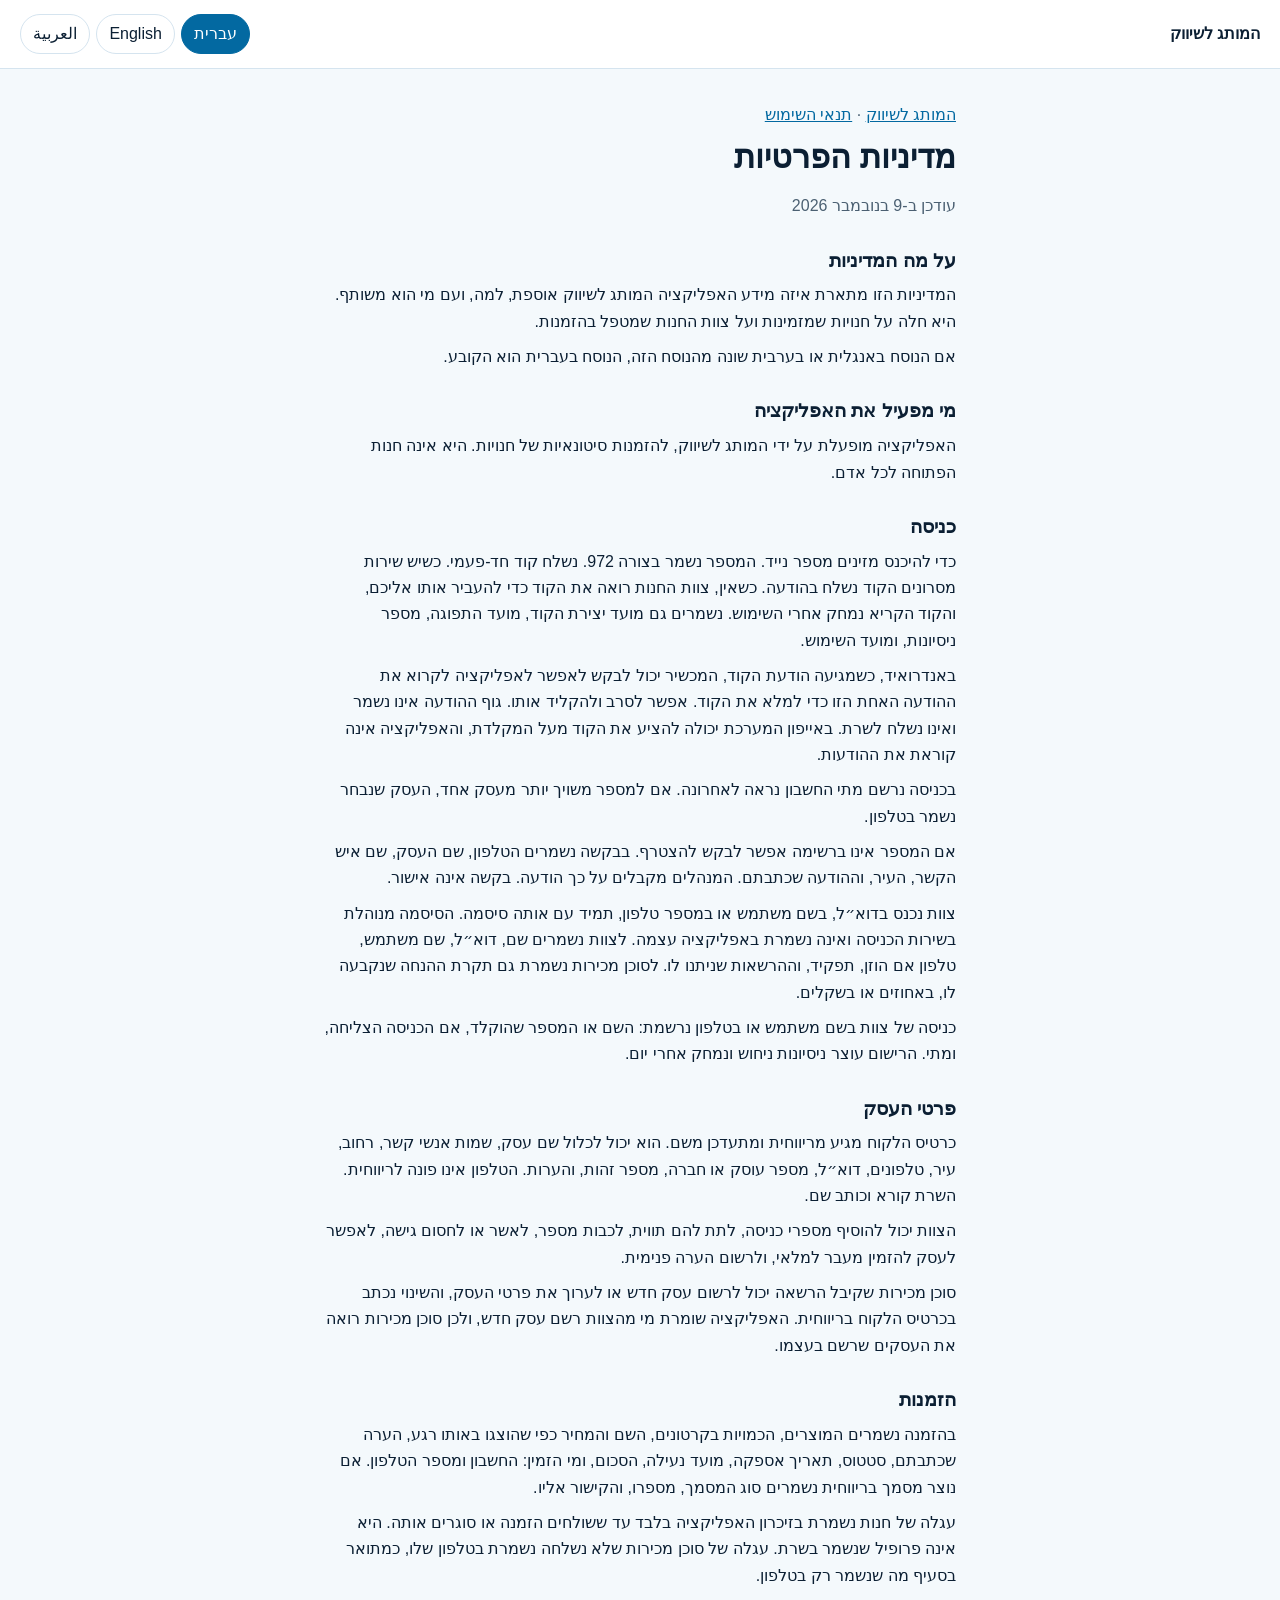
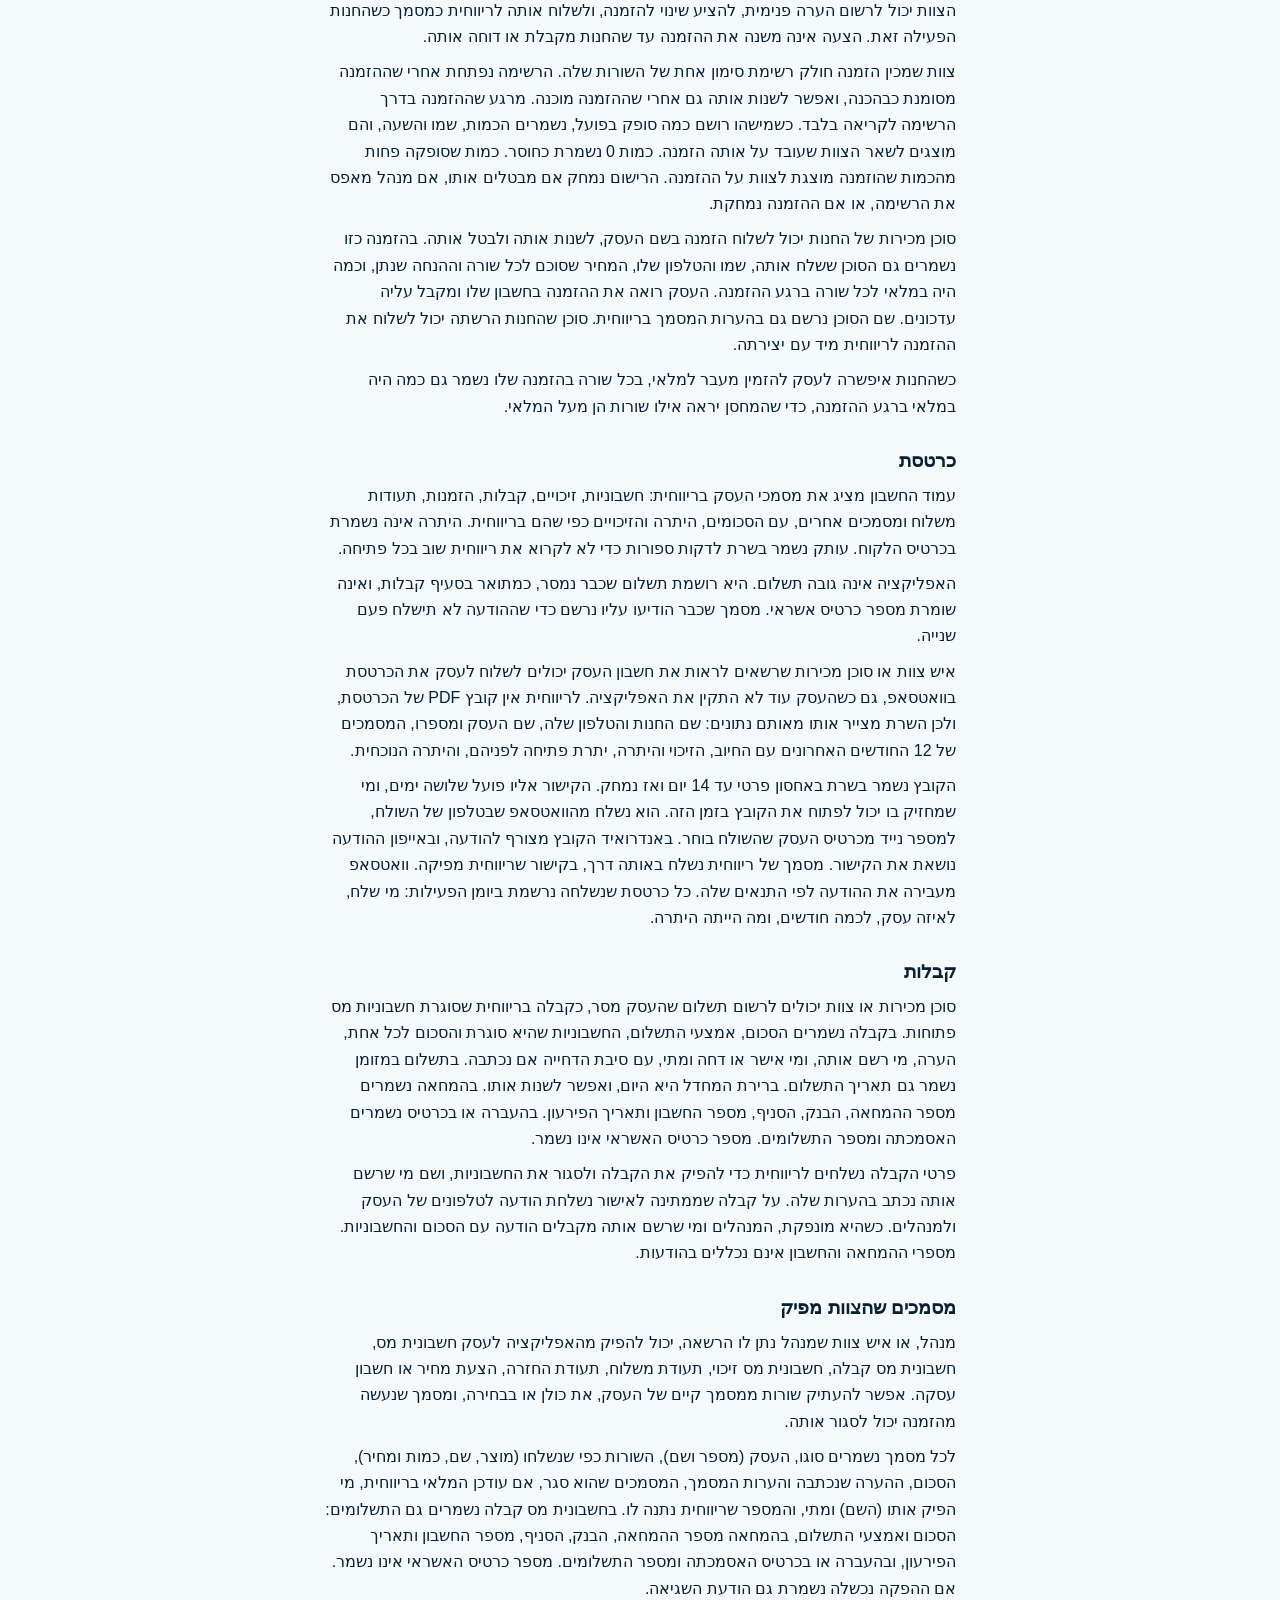
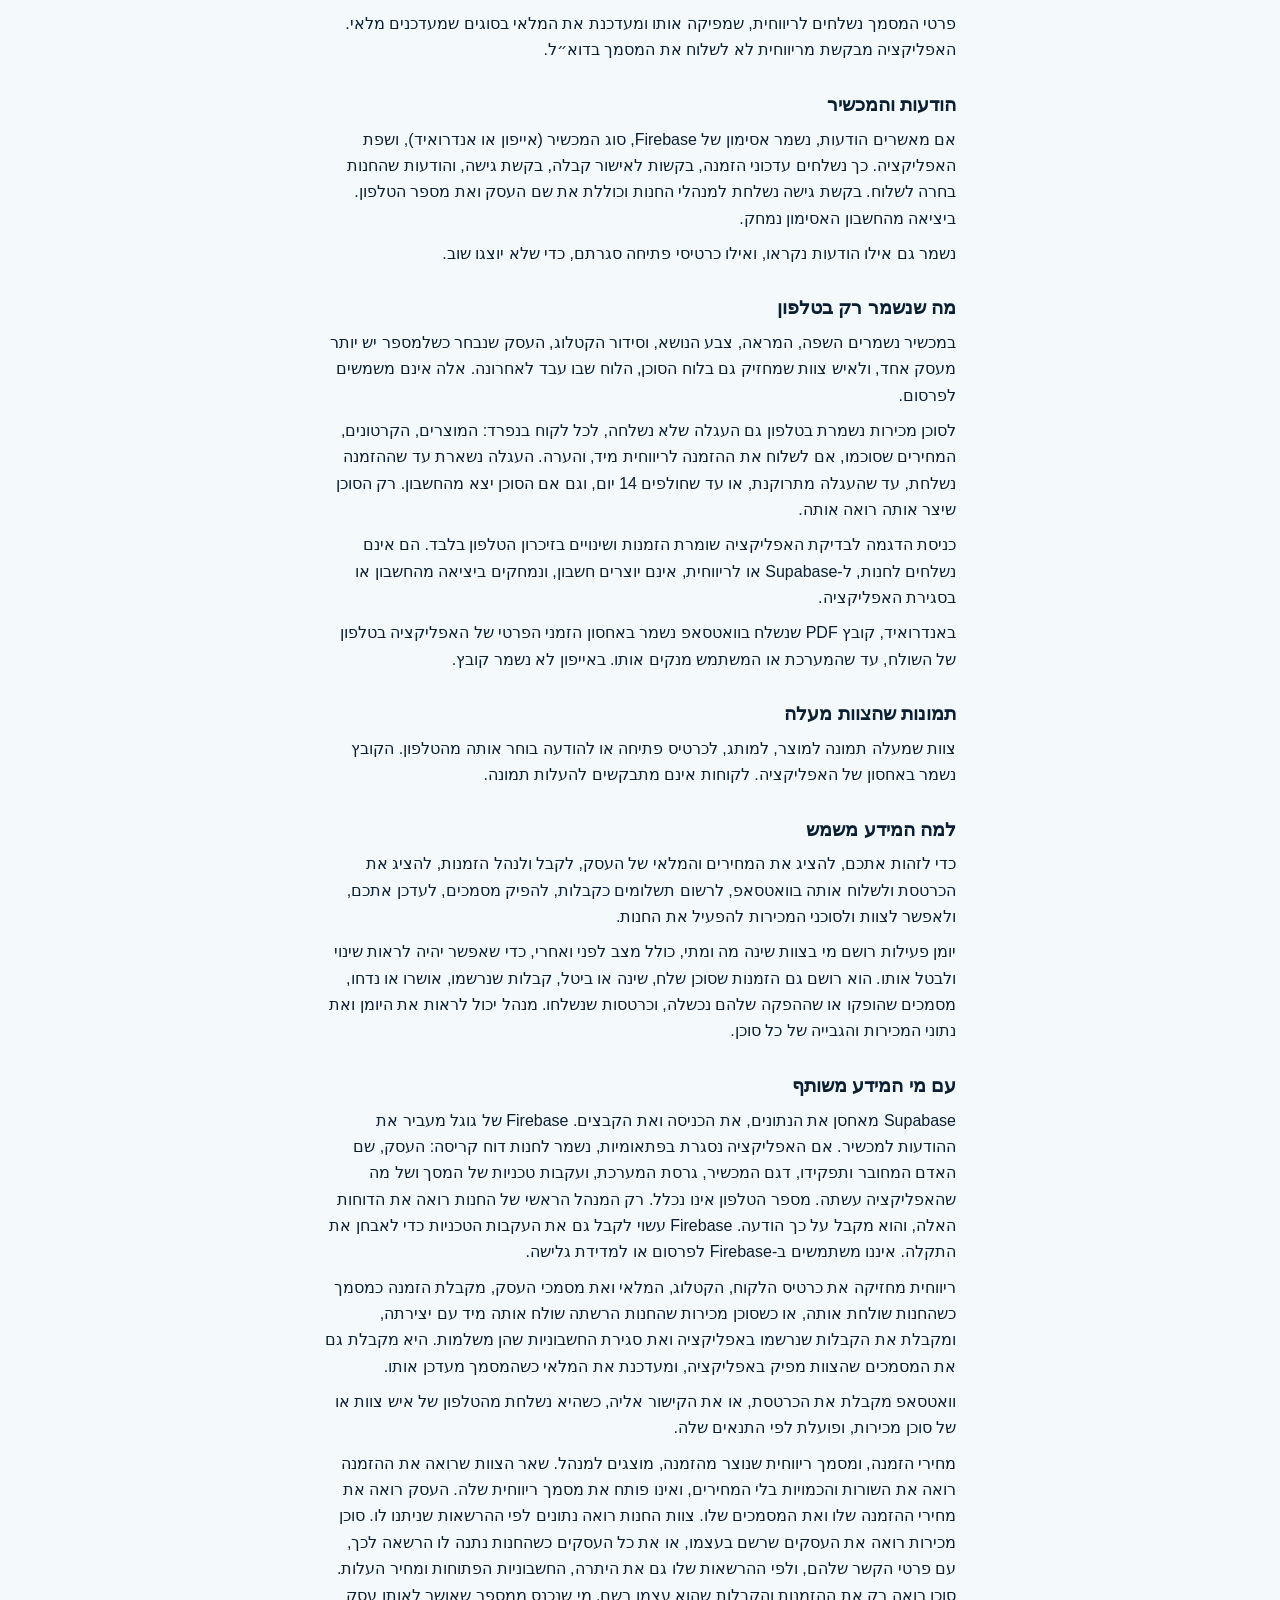
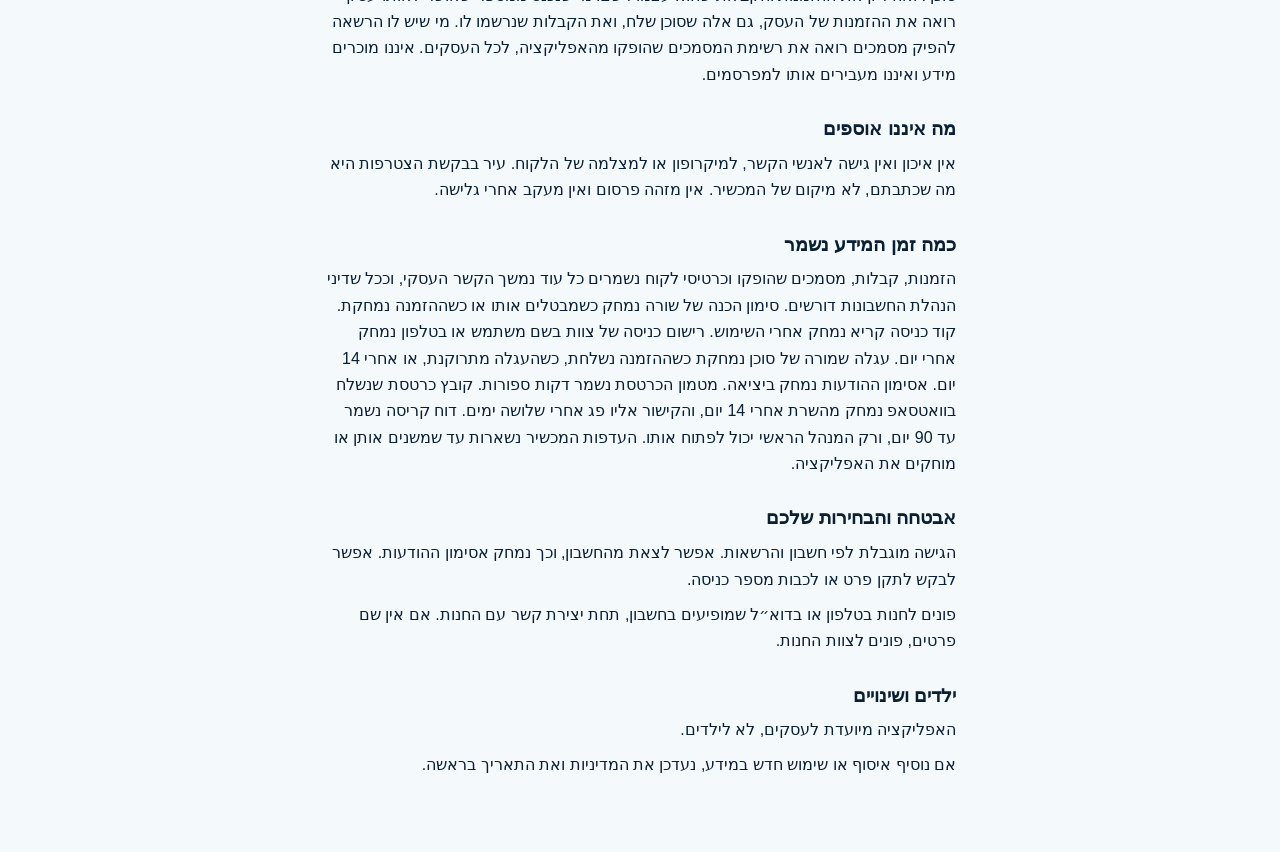
==== commit 82d39c13: "Publish that only an admin sees order prices and opens the order Rivhit document. Co-authored-by: Cu" ====
--- a/privacy/index.html
+++ b/privacy/index.html
@@ -72,7 +72,7 @@
 <p>Supabase מאחסן את הנתונים, את הכניסה ואת הקבצים. Firebase של גוגל מעביר את ההודעות למכשיר. אם האפליקציה נסגרת בפתאומיות, נשמר לחנות דוח קריסה: העסק, שם האדם המחובר ותפקידו, דגם המכשיר, גרסת המערכת, ועקבות טכניות של המסך ושל מה שהאפליקציה עשתה. מספר הטלפון אינו נכלל. רק המנהל הראשי של החנות רואה את הדוחות האלה, והוא מקבל על כך הודעה. Firebase עשוי לקבל גם את העקבות הטכניות כדי לאבחן את התקלה. איננו משתמשים ב-Firebase לפרסום או למדידת גלישה.</p>
 <p>ריווחית מחזיקה את כרטיס הלקוח, הקטלוג, המלאי ואת מסמכי העסק, מקבלת הזמנה כמסמך כשהחנות שולחת אותה, או כשסוכן מכירות שהחנות הרשתה שולח אותה מיד עם יצירתה, ומקבלת את הקבלות שנרשמו באפליקציה ואת סגירת החשבוניות שהן משלמות. היא מקבלת גם את המסמכים שהצוות מפיק באפליקציה, ומעדכנת את המלאי כשהמסמך מעדכן אותו.</p>
 <p>וואטסאפ מקבלת את הכרטסת, או את הקישור אליה, כשהיא נשלחת מהטלפון של איש צוות או של סוכן מכירות, ופועלת לפי התנאים שלה.</p>
-<p>צוות החנות רואה נתונים לפי ההרשאות שניתנו לו. סוכן מכירות רואה את העסקים שרשם בעצמו, או את כל העסקים כשהחנות נתנה לו הרשאה לכך, עם פרטי הקשר שלהם, ולפי ההרשאות שלו גם את היתרה, החשבוניות הפתוחות ומחיר העלות. סוכן רואה רק את ההזמנות והקבלות שהוא עצמו רשם. מי שנכנס ממספר שאושר לאותו עסק רואה את ההזמנות של העסק, גם אלה שסוכן שלח, ואת הקבלות שנרשמו לו. מי שיש לו הרשאה להפיק מסמכים רואה את רשימת המסמכים שהופקו מהאפליקציה, לכל העסקים. איננו מוכרים מידע ואיננו מעבירים אותו למפרסמים.</p>
+<p>מחירי הזמנה, ומסמך ריווחית שנוצר מהזמנה, מוצגים למנהל. שאר הצוות שרואה את ההזמנה רואה את השורות והכמויות בלי המחירים, ואינו פותח את מסמך ריווחית שלה. העסק רואה את מחירי ההזמנה שלו ואת המסמכים שלו. צוות החנות רואה נתונים לפי ההרשאות שניתנו לו. סוכן מכירות רואה את העסקים שרשם בעצמו, או את כל העסקים כשהחנות נתנה לו הרשאה לכך, עם פרטי הקשר שלהם, ולפי ההרשאות שלו גם את היתרה, החשבוניות הפתוחות ומחיר העלות. סוכן רואה רק את ההזמנות והקבלות שהוא עצמו רשם. מי שנכנס ממספר שאושר לאותו עסק רואה את ההזמנות של העסק, גם אלה שסוכן שלח, ואת הקבלות שנרשמו לו. מי שיש לו הרשאה להפיק מסמכים רואה את רשימת המסמכים שהופקו מהאפליקציה, לכל העסקים. איננו מוכרים מידע ואיננו מעבירים אותו למפרסמים.</p>
 <h2>מה איננו אוספים</h2>
 <p>אין איכון ואין גישה לאנשי הקשר, למיקרופון או למצלמה של הלקוח. עיר בבקשת הצטרפות היא מה שכתבתם, לא מיקום של המכשיר. אין מזהה פרסום ואין מעקב אחרי גלישה.</p>
 <h2>כמה זמן המידע נשמר</h2>
@@ -138,7 +138,7 @@
 <p>Supabase stores the data, the sign-in, and the files. Google Firebase delivers notifications to the phone. If the app closes unexpectedly, a crash report is kept for the store: the business, the signed-in person&#x27;s name and role, the phone model, the system version, and a technical trace of the screen and what the app was doing. The phone number is not included. Only the store&#x27;s top admin can see these reports, and that admin is notified. Firebase may also receive the technical trace so the failure can be diagnosed. Firebase is not used for advertising or for tracking how you browse.</p>
 <p>Rivhit holds the customer card, the catalog, stock, and the business’s documents, receives an order as a document when the store sends it, or when a sales agent the store allowed sends it as soon as it is placed, and receives the receipts recorded in the app and the closing of the invoices they pay. It also receives the documents staff issue in the app, and updates the stock when a document changes it.</p>
 <p>WhatsApp receives the statement, or the link to it, when it is sent from the phone of a staff member or a sales agent, and works under its own terms.</p>
-<p>Store staff see data according to the permissions they were given. A sales agent sees the businesses they registered themselves, or every business when the store gave them that permission, with their contact details, and, depending on their permissions, the balance, the open invoices, and the cost price. An agent sees only the orders and receipts they recorded themselves. People who sign in with a number approved for the same business see that business’s orders, including those an agent sent, and the receipts recorded for it. Whoever may issue documents sees the list of documents issued from the app, for every business. Information is not sold and is not passed to advertisers.</p>
+<p>Order prices, and the Rivhit document created from an order, are shown to an admin. Other staff who can see the order see its lines and quantities without the prices, and do not open the Rivhit document of that order. The business sees the prices on its own order and its own documents. Store staff see data according to the permissions they were given. A sales agent sees the businesses they registered themselves, or every business when the store gave them that permission, with their contact details, and, depending on their permissions, the balance, the open invoices, and the cost price. An agent sees only the orders and receipts they recorded themselves. People who sign in with a number approved for the same business see that business’s orders, including those an agent sent, and the receipts recorded for it. Whoever may issue documents sees the list of documents issued from the app, for every business. Information is not sold and is not passed to advertisers.</p>
 <h2>What is not collected</h2>
 <p>There is no location tracking, and no access to the market’s contacts, microphone, or camera. A city on a join request is what you typed, not the phone’s location. There is no advertising identifier and no browsing analytics.</p>
 <h2>How long it is kept</h2>
@@ -204,7 +204,7 @@
 <p>يخزّن Supabase البيانات والدخول والملفات. يوصل Firebase من غوغل الإشعارات إلى الجهاز. إذا أُغلق التطبيق فجأة، يُحفظ للمتجر تقرير تعطّل: المنشأة واسم الشخص المتصل ودوره وطراز الجهاز وإصدار النظام وأثر تقني للشاشة ولما كان التطبيق يفعله. رقم الهاتف غير مشمول. وحده المدير الأول للمتجر يرى هذه التقارير، ويصله إشعار بها. قد يتلقى Firebase أيضًا الأثر التقني لتشخيص العطل. لا يُستخدم Firebase للإعلان ولا لتتبّع التصفح.</p>
 <p>تحتفظ ريفيحيت ببطاقة الزبون والكتالوج والمخزون ومستندات المنشأة، وتستلم الطلب كمستند عندما يرسله المتجر، أو عندما يرسله فور تسجيله مندوب مبيعات سمح له المتجر، وتستلم الوصولات المسجلة في التطبيق وإغلاق الفواتير التي تدفعها. وتستلم أيضًا المستندات التي يصدرها الطاقم في التطبيق، وتحدّث المخزون عندما يغيّره المستند.</p>
 <p>يتلقى واتساب كشف الحساب، أو الرابط إليه، عندما يُرسل من هاتف فرد من الطاقم أو مندوب مبيعات، ويعمل وفق شروطه.</p>
-<p>يرى طاقم المتجر البيانات حسب الصلاحيات الممنوحة له. يرى مندوب المبيعات المنشآت التي سجّلها بنفسه، أو كل المنشآت عندما يمنحه المتجر هذه الصلاحية، مع تفاصيل الاتصال بها، وحسب صلاحياته أيضًا الرصيد والفواتير المفتوحة وسعر التكلفة. لا يرى المندوب إلا الطلبات والوصولات التي سجّلها بنفسه. من يدخل برقم مسموح لنفس المنشأة يرى طلبات تلك المنشأة، ومنها ما أرسله مندوب، والوصولات المسجلة لها. من لديه صلاحية إصدار المستندات يرى قائمة المستندات التي صدرت من التطبيق، لكل المنشآت. لا تُباع المعلومات ولا تُمرَّر إلى معلنين.</p>
+<p>أسعار الطلب ومستند ريفيحيت الذي أُنشئ من الطلب تُعرض للمدير. بقية الطاقم الذي يرى الطلب يرى البنود والكميات بلا أسعار، ولا يفتح مستند ريفيحيت الخاص بذلك الطلب. ترى المنشأة أسعار طلبها ومستنداتها. يرى طاقم المتجر البيانات حسب الصلاحيات الممنوحة له. يرى مندوب المبيعات المنشآت التي سجّلها بنفسه، أو كل المنشآت عندما يمنحه المتجر هذه الصلاحية، مع تفاصيل الاتصال بها، وحسب صلاحياته أيضًا الرصيد والفواتير المفتوحة وسعر التكلفة. لا يرى المندوب إلا الطلبات والوصولات التي سجّلها بنفسه. من يدخل برقم مسموح لنفس المنشأة يرى طلبات تلك المنشأة، ومنها ما أرسله مندوب، والوصولات المسجلة لها. من لديه صلاحية إصدار المستندات يرى قائمة المستندات التي صدرت من التطبيق، لكل المنشآت. لا تُباع المعلومات ولا تُمرَّر إلى معلنين.</p>
 <h2>ما لا نجمعه</h2>
 <p>لا يوجد تتبّع للموقع ولا وصول إلى جهات اتصال الزبون أو الميكروفون أو الكاميرا. المدينة في طلب الانضمام هي ما كتبتموه، لا موقع الجهاز. لا يوجد معرّف إعلاني ولا تحليلات تصفح.</p>
 <h2>مدة الحفظ</h2>
